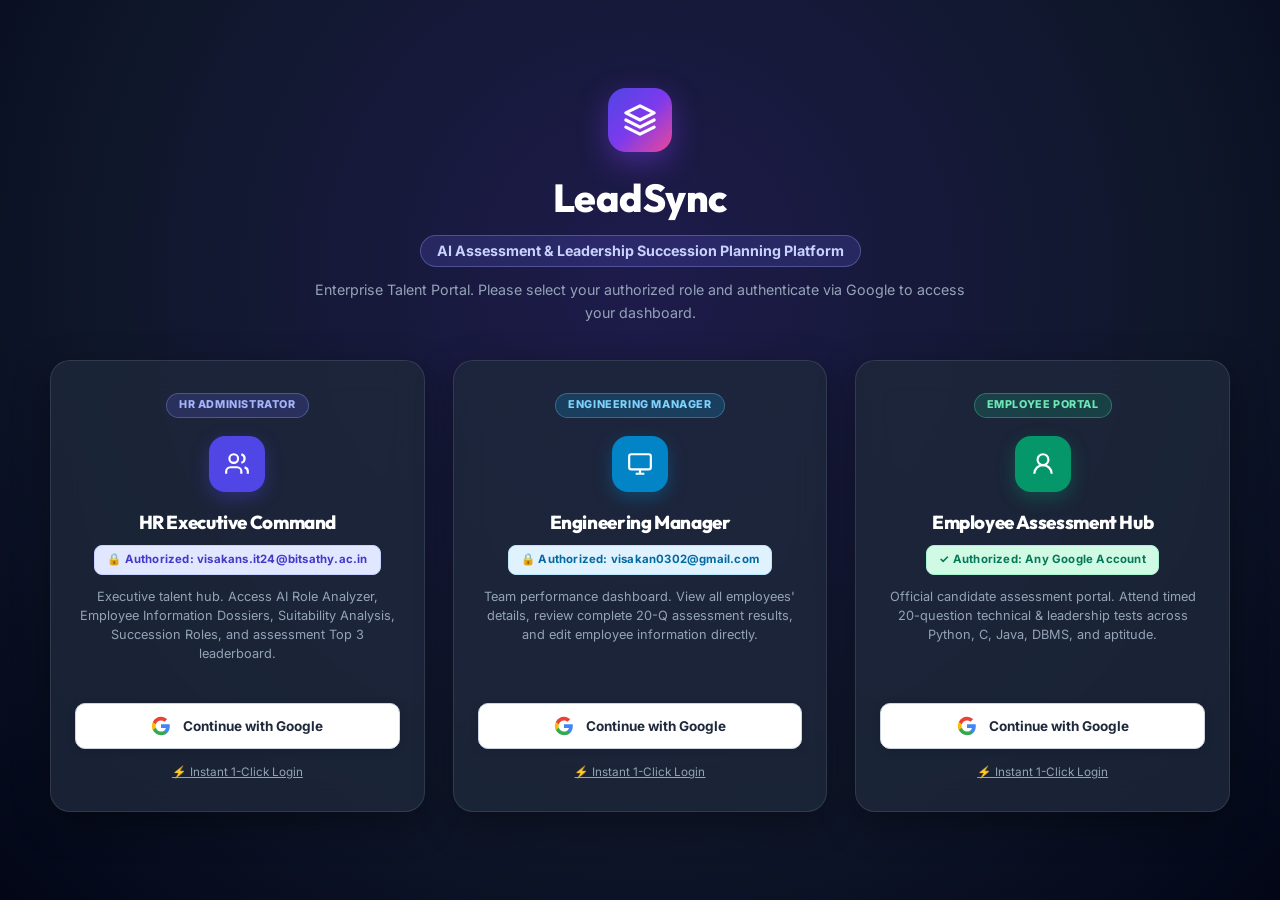
==== static/index.html @ 6b258d6c "Initial commit: LeadSync Role Succession and AI Assessment Platform" ====
<!DOCTYPE html>
<html lang="en">
<head>
  <meta charset="UTF-8">
  <meta name="viewport" content="width=device-width, initial-scale=1.0">
  <meta http-equiv="Cache-Control" content="no-cache, no-store, must-revalidate">
  <meta http-equiv="Pragma" content="no-cache">
  <meta http-equiv="Expires" content="0">
  <title>LeadSync - AI Talent Assessment &amp; Leadership Succession Planning</title>
  <meta name="description" content="Enterprise talent management platform featuring HR assessment creation across Python, C, Java, DBMS, manager analytics, and role suitability analysis for 5 core leadership succession roles.">
  <link rel="stylesheet" href="/static/css/style.css?v=4.2.0">
  <!-- Chart.js for Interactive Visualizations -->
  <script src="https://cdn.jsdelivr.net/npm/chart.js@4.4.1/dist/chart.umd.min.js"></script>
</head>
<body>
  <!-- ========================================== -->
  <!-- LOGIN SECTION: GOOGLE ENTERPRISE SSO       -->
  <!-- ========================================== -->
  <div id="login-section" class="login-overlay-container">
    <div class="login-wrapper">
      <!-- Brand Header -->
      <div class="login-brand-header">
        <div class="login-brand-icon">
          <svg width="34" height="34" viewBox="0 0 24 24" fill="none" stroke="currentColor" stroke-width="2.2" stroke-linecap="round" stroke-linejoin="round">
            <polygon points="12 2 2 7 12 12 22 7 12 2"></polygon>
            <polyline points="2 17 12 22 22 17"></polyline>
            <polyline points="2 12 12 17 22 12"></polyline>
          </svg>
        </div>
        <h1 class="login-app-title">LeadSync</h1>
        <span class="login-tagline">AI Assessment &amp; Leadership Succession Planning Platform</span>
        <p class="login-lead-text">
          Enterprise Talent Portal. Please select your authorized role and authenticate via Google to access your dashboard.
        </p>
      </div>

      <!-- 3 Role Portals Cards Grid (Side-by-Side) -->
      <div class="login-portals-grid">
        <!-- HR PORTAL CARD -->
        <div class="login-portal-card hr-card">
          <div class="card-content-top">
            <div class="portal-badge badge-hr-sso">HR Administrator</div>
            <div class="portal-icon hr-icon-bg">
              <svg width="26" height="26" viewBox="0 0 24 24" fill="none" stroke="currentColor" stroke-width="2"><path d="M16 21v-2a4 4 0 0 0-4-4H6a4 4 0 0 0-4 4v2"/><circle cx="9" cy="7" r="4"/><path d="M22 21v-2a4 4 0 0 0-3-3.87"/><path d="M16 3.13a4 4 0 0 1 0 7.75"/></svg>
            </div>
            <h3 class="portal-title">HR Executive Command</h3>
            <div class="portal-auth-tag hr-tag">
              🔒 Authorized: visakans.it24@bitsathy.ac.in
            </div>
            <p class="portal-desc">
              Executive talent hub. Access AI Role Analyzer, Employee Information Dossiers, Suitability Analysis, Succession Roles, and assessment Top 3 leaderboard.
            </p>
          </div>
          <div class="card-actions-bottom">
            <button type="button" id="btn-login-sso-hr" class="google-sso-btn" onclick="openGoogleSSOModal('hr')">
              <svg class="google-svg" viewBox="0 0 24 24" width="20" height="20">
                <path fill="#4285F4" d="M22.56 12.25c0-.78-.07-1.53-.2-2.25H12v4.26h5.92c-.26 1.37-1.04 2.53-2.21 3.31v2.77h3.57c2.08-1.92 3.28-4.74 3.28-8.09z"/>
                <path fill="#34A853" d="M12 23c2.97 0 5.46-.98 7.28-2.66l-3.57-2.77c-.98.66-2.23 1.06-3.71 1.06-2.86 0-5.29-1.93-6.16-4.53H2.18v2.84C3.99 20.53 7.7 23 12 23z"/>
                <path fill="#FBBC05" d="M5.84 14.09c-.22-.66-.35-1.36-.35-2.09s.13-1.43.35-2.09V7.06H2.18C1.43 8.55 1 10.22 1 12s.43 3.45 1.18 4.94l2.85-2.22.81-.63z"/>
                <path fill="#EA4335" d="M12 5.38c1.62 0 3.06.56 4.21 1.64l3.15-3.15C17.45 2.09 14.97 1 12 1 7.7 1 3.99 3.47 2.18 7.06l3.66 2.84c.87-2.6 3.3-4.52 6.16-4.52z"/>
              </svg>
              <span>Continue with Google</span>
            </button>
            <div class="quick-login-wrap">
              <a href="javascript:void(0)" onclick="directGoogleLogin('hr')" class="quick-login-link">⚡ Instant 1-Click Login</a>
            </div>
          </div>
        </div>

        <!-- MANAGER PORTAL CARD -->
        <div class="login-portal-card manager-card">
          <div class="card-content-top">
            <div class="portal-badge badge-mgr-sso">Engineering Manager</div>
            <div class="portal-icon mgr-icon-bg">
              <svg width="26" height="26" viewBox="0 0 24 24" fill="none" stroke="currentColor" stroke-width="2"><rect x="2" y="3" width="20" height="14" rx="2" ry="2"/><line x1="8" y1="21" x2="16" y2="21"/><line x1="12" y1="17" x2="12" y2="21"/></svg>
            </div>
            <h3 class="portal-title">Engineering Manager</h3>
            <div class="portal-auth-tag mgr-tag">
              🔒 Authorized: visakan0302@gmail.com
            </div>
            <p class="portal-desc">
              Team performance dashboard. View all employees' details, review complete 20-Q assessment results, and edit employee information directly.
            </p>
          </div>
          <div class="card-actions-bottom">
            <button type="button" id="btn-login-sso-mgr" class="google-sso-btn" onclick="openGoogleSSOModal('manager')">
              <svg class="google-svg" viewBox="0 0 24 24" width="20" height="20">
                <path fill="#4285F4" d="M22.56 12.25c0-.78-.07-1.53-.2-2.25H12v4.26h5.92c-.26 1.37-1.04 2.53-2.21 3.31v2.77h3.57c2.08-1.92 3.28-4.74 3.28-8.09z"/>
                <path fill="#34A853" d="M12 23c2.97 0 5.46-.98 7.28-2.66l-3.57-2.77c-.98.66-2.23 1.06-3.71 1.06-2.86 0-5.29-1.93-6.16-4.53H2.18v2.84C3.99 20.53 7.7 23 12 23z"/>
                <path fill="#FBBC05" d="M5.84 14.09c-.22-.66-.35-1.36-.35-2.09s.13-1.43.35-2.09V7.06H2.18C1.43 8.55 1 10.22 1 12s.43 3.45 1.18 4.94l2.85-2.22.81-.63z"/>
                <path fill="#EA4335" d="M12 5.38c1.62 0 3.06.56 4.21 1.64l3.15-3.15C17.45 2.09 14.97 1 12 1 7.7 1 3.99 3.47 2.18 7.06l3.66 2.84c.87-2.6 3.3-4.52 6.16-4.52z"/>
              </svg>
              <span>Continue with Google</span>
            </button>
            <div class="quick-login-wrap">
              <a href="javascript:void(0)" onclick="directGoogleLogin('manager')" class="quick-login-link">⚡ Instant 1-Click Login</a>
            </div>
          </div>
        </div>

        <!-- EMPLOYEE PORTAL CARD -->
        <div class="login-portal-card employee-card">
          <div class="card-content-top">
            <div class="portal-badge badge-emp-sso">Employee Portal</div>
            <div class="portal-icon emp-icon-bg">
              <svg width="26" height="26" viewBox="0 0 24 24" fill="none" stroke="currentColor" stroke-width="2"><circle cx="12" cy="8" r="5"/><path d="M20 21a8 8 0 1 0-16 0"/></svg>
            </div>
            <h3 class="portal-title">Employee Assessment Hub</h3>
            <div class="portal-auth-tag emp-tag">
              ✓ Authorized: Any Google Account
            </div>
            <p class="portal-desc">
              Official candidate assessment portal. Attend timed 20-question technical &amp; leadership tests across Python, C, Java, DBMS, and aptitude.
            </p>
          </div>
          <div class="card-actions-bottom">
            <button type="button" id="btn-login-sso-emp" class="google-sso-btn" onclick="openGoogleSSOModal('employee')">
              <svg class="google-svg" viewBox="0 0 24 24" width="20" height="20">
                <path fill="#4285F4" d="M22.56 12.25c0-.78-.07-1.53-.2-2.25H12v4.26h5.92c-.26 1.37-1.04 2.53-2.21 3.31v2.77h3.57c2.08-1.92 3.28-4.74 3.28-8.09z"/>
                <path fill="#34A853" d="M12 23c2.97 0 5.46-.98 7.28-2.66l-3.57-2.77c-.98.66-2.23 1.06-3.71 1.06-2.86 0-5.29-1.93-6.16-4.53H2.18v2.84C3.99 20.53 7.7 23 12 23z"/>
                <path fill="#FBBC05" d="M5.84 14.09c-.22-.66-.35-1.36-.35-2.09s.13-1.43.35-2.09V7.06H2.18C1.43 8.55 1 10.22 1 12s.43 3.45 1.18 4.94l2.85-2.22.81-.63z"/>
                <path fill="#EA4335" d="M12 5.38c1.62 0 3.06.56 4.21 1.64l3.15-3.15C17.45 2.09 14.97 1 12 1 7.7 1 3.99 3.47 2.18 7.06l3.66 2.84c.87-2.6 3.3-4.52 6.16-4.52z"/>
              </svg>
              <span>Continue with Google</span>
            </button>
            <div class="quick-login-wrap">
              <a href="javascript:void(0)" onclick="directGoogleLogin('employee')" class="quick-login-link">⚡ Instant 1-Click Login</a>
            </div>
          </div>
        </div>
      </div>
    </div>
  </div>

  <div id="app-container" style="display: none;">
    <!-- Top Navigation Bar -->
    <header class="top-navbar" role="banner">
      <div class="brand-section">
        <div class="brand-logo-icon" aria-hidden="true">
          <svg width="22" height="22" viewBox="0 0 24 24" fill="none" stroke="currentColor" stroke-width="2.2" stroke-linecap="round" stroke-linejoin="round">
            <polygon points="12 2 2 7 12 12 22 7 12 2"></polygon>
            <polyline points="2 17 12 22 22 17"></polyline>
            <polyline points="2 12 12 17 22 12"></polyline>
          </svg>
        </div>
        <div class="brand-title">
          LeadSync
          <span id="header-brand-badge" class="brand-badge">Succession 2.0</span>
        </div>
      </div>

      <!-- Authenticated Portal Status Badge -->
      <div id="auth-status-container" style="display: flex; align-items: center; gap: 8px;">
        <span id="auth-role-badge" class="auth-portal-badge" style="background: #4f46e5; color: white;">
          ● HR Administrator (Google SSO)
        </span>
      </div>

      <!-- Employee Selector (only visible in Employee role) -->
      <div id="emp-selector-wrapper" style="display: none; align-items: center; gap: 8px;">
        <span style="font-size: 0.75rem; color: var(--text-muted); font-weight: 600;">Active Employee:</span>
        <select id="select-active-employee" class="form-select" style="padding: 4px 10px; font-size: 0.82rem;"></select>
      </div>

      <!-- Right Profile Pill & Quick Actions -->
      <div class="nav-center-actions">
        <button id="btn-quick-ai-match" class="btn btn-primary btn-sm hr-only-action" onclick="scrollToAIAnalyzer(event)" title="Find Best Employee for Role with AI" style="background: #4f46e5; border: none; font-weight: 700; box-shadow: 0 4px 12px rgba(79, 70, 229, 0.3);">
          <svg width="14" height="14" viewBox="0 0 24 24" fill="none" stroke="currentColor" stroke-width="2.5"><polygon points="12 2 15.09 8.26 22 9.27 17 14.14 18.18 21.02 12 17.77 5.82 21.02 7 14.14 2 9.27 8.91 8.26 12 2"/></svg>
          <span>⚡ AI Role &amp; Eligibility Analyzer</span>
        </button>
        <button id="btn-quick-new-asm" class="btn btn-secondary btn-sm hr-only-action" title="Schedule Assessment">
          <svg width="14" height="14" viewBox="0 0 24 24" fill="none" stroke="currentColor" stroke-width="2"><path d="M12 5v14M5 12h14"/></svg>
          <span>Schedule</span>
        </button>
        <button id="btn-quick-add-emp" class="btn btn-secondary btn-sm hr-only-action" title="Add New Employee">
          <svg width="14" height="14" viewBox="0 0 24 24" fill="none" stroke="currentColor" stroke-width="2"><path d="M16 21v-2a4 4 0 0 0-4-4H5a4 4 0 0 0-4 4v2"/><circle cx="8.5" cy="7" r="4"/><line x1="20" y1="8" x2="20" y2="14"/><line x1="23" y1="11" x2="17" y2="11"/></svg>
          <span>Add Emp</span>
        </button>
        <div class="user-profile-pill">
          <div id="current-user-avatar" class="user-avatar-sm">CO</div>
          <div class="user-info-text">
            <span id="current-user-name" class="user-name-text">Clara Oswald</span>
            <span id="current-user-role" class="user-role-text">HR Director</span>
          </div>
        </div>
        <!-- Logout Button -->
        <button id="btn-logout" class="btn btn-secondary btn-sm" onclick="handleLogout()" style="color: #ef4444; border-color: #fca5a5; font-weight: 700; display: inline-flex; align-items: center; gap: 5px;" title="Log out from session">
          <svg width="14" height="14" viewBox="0 0 24 24" fill="none" stroke="currentColor" stroke-width="2"><path d="M9 21H5a2 2 0 0 1-2-2V5a2 2 0 0 1 2-2h4"/><polyline points="16 17 21 12 16 7"/><line x1="21" y1="12" x2="9" y2="12"/></svg>
          <span>Logout</span>
        </button>
      </div>
    </header>

    <div class="app-body">
      <!-- Sidebar Navigation -->
      <aside class="app-sidebar" role="navigation" aria-label="Main Navigation">
        <div>
          <div class="nav-group-title">Dashboards</div>
          <ul class="nav-links">
            <li id="nav-item-hr">
              <button class="nav-link-btn active" data-tab="tab-hr" id="link-tab-hr">
                <svg viewBox="0 0 24 24" fill="none" stroke="currentColor"><path d="M16 21v-2a4 4 0 0 0-4-4H6a4 4 0 0 0-4 4v2"/><circle cx="9" cy="7" r="4"/><path d="M22 21v-2a4 4 0 0 0-3-3.87"/><path d="M16 3.13a4 4 0 0 1 0 7.75"/></svg>
                <span>HR Dashboard</span>
                <span class="badge-tag badge-hr">Top 3</span>
              </button>
            </li>
            <li id="nav-item-employee-info">
              <button class="nav-link-btn" data-tab="tab-employee-info" id="link-tab-employee-info" style="background: rgba(14, 165, 233, 0.08); border-left: 3px solid #0ea5e9;">
                <svg viewBox="0 0 24 24" fill="none" stroke="#0284c7" stroke-width="2"><path d="M20 21v-2a4 4 0 0 0-4-4H8a4 4 0 0 0-4 4v2"/><circle cx="12" cy="7" r="4"/><path d="M16 11l2 2 4-4"/></svg>
                <span style="font-weight: 700; color: #0369a1;">Employee Information</span>
                <span class="badge-tag" style="background: #e0f2fe; color: #0284c7; border: 1px solid #bae6fd; font-size: 0.65rem; font-weight: 800;">HR ENTRY</span>
              </button>
            </li>
            <li id="nav-item-ai-analyzer-direct">
              <button class="nav-link-btn" data-tab="tab-ai-matcher" id="link-direct-ai-analyzer" style="background: rgba(99, 102, 241, 0.08); border-left: 3px solid #6366f1;">
                <svg viewBox="0 0 24 24" fill="none" stroke="#6366f1" stroke-width="2"><polygon points="12 2 15.09 8.26 22 9.27 17 14.14 18.18 21.02 12 17.77 5.82 21.02 7 14.14 2 9.27 8.91 8.26 12 2"/></svg>
                <span style="font-weight: 700; color: #312e81;">AI Role Analyzer</span>
                <span class="badge-tag" style="background: #4f46e5; color: white; border: none; font-size: 0.72rem; font-weight: 800;">LIVE AI</span>
              </button>
            </li>
            <li id="nav-item-manager">
              <button class="nav-link-btn" data-tab="tab-manager" id="link-tab-manager">
                <svg viewBox="0 0 24 24" fill="none" stroke="currentColor"><rect x="2" y="3" width="20" height="14" rx="2" ry="2"/><line x1="8" y1="21" x2="16" y2="21"/><line x1="12" y1="17" x2="12" y2="21"/></svg>
                <span>Manager Dashboard</span>
                <span class="badge-tag badge-mgr">All 15</span>
              </button>
            </li>
            <li id="nav-item-employee">
              <button class="nav-link-btn" data-tab="tab-employee" id="link-tab-employee">
                <svg viewBox="0 0 24 24" fill="none" stroke="currentColor"><circle cx="12" cy="8" r="5"/><path d="M20 21a8 8 0 1 0-16 0"/></svg>
                <span>My Profile &amp; Tests</span>
                <span class="badge-tag badge-emp">Self</span>
              </button>
            </li>
          </ul>
        </div>

        <div>
          <div class="nav-group-title">Succession Planning</div>
          <ul class="nav-links">
            <li>
              <button class="nav-link-btn" data-tab="tab-ai-matcher" id="link-tab-ai-matcher">
                <svg viewBox="0 0 24 24" fill="none" stroke="currentColor"><polygon points="12 2 15.09 8.26 22 9.27 17 14.14 18.18 21.02 12 17.77 5.82 21.02 7 14.14 2 9.27 8.91 8.26 12 2"/></svg>
                <span>AI Role Analyzer</span>
                <span class="badge-tag" style="background: #4f46e5; color: white; border: none; font-weight: 700;">AI Engine</span>
              </button>
            </li>
            <li>
              <button class="nav-link-btn" data-tab="tab-suitability" id="link-tab-suitability">
                <svg viewBox="0 0 24 24" fill="none" stroke="currentColor"><path d="M22 12h-4l-3 9L9 3l-3 9H2"/></svg>
                <span>Suitability Analysis</span>
              </button>
            </li>
            <li>
              <button class="nav-link-btn" data-tab="tab-succession" id="link-tab-succession">
                <svg viewBox="0 0 24 24" fill="none" stroke="currentColor"><polygon points="12 2 15.09 8.26 22 9.27 17 14.14 18.18 21.02 12 17.77 5.82 21.02 7 14.14 2 9.27 8.91 8.26 12 2"/></svg>
                <span>Succession Roles</span>
                <span class="badge-tag" style="background: #f5f3ff; color: #7c3aed; border: 1px solid #ddd6fe;">5 Roles</span>
              </button>
            </li>
          </ul>
        </div>

        <div style="margin-top: auto;">
          <button id="btn-reset-seeds" class="btn btn-secondary btn-sm" style="width: 100%; justify-content: center; font-size: 0.75rem;">
            <svg width="12" height="12" viewBox="0 0 24 24" fill="none" stroke="currentColor" stroke-width="2"><path d="M3 12a9 9 0 0 1 9-9 9.75 9.75 0 0 1 6.74 2.74L21 8"/><path d="M21 3v5h-5"/><path d="M21 12a9 9 0 0 1-9 9 9.75 9.75 0 0 1-6.74-2.74L3 16"/><path d="M3 21v-5h5"/></svg>
            Reset Seed Data
          </button>
        </div>
      </aside>

      <!-- Main Viewport -->
      <main class="main-viewport" role="main">
        <!-- ========================================== -->
        <!-- TAB 1: HR DASHBOARD -->
        <!-- ========================================== -->
        <section id="tab-hr" class="tab-pane active" aria-labelledby="link-tab-hr">
          <div class="view-header">
            <div class="header-left">
              <h1 class="view-title">HR Talent & Assessment Command</h1>
              <p class="view-subtitle">Manage skill assessments across Python, C, Java, DBMS, and monitor Top 3 high-performing candidates.</p>
            </div>
            <div class="header-actions">
              <button id="btn-hr-create-asm" class="btn btn-primary">
                <svg width="16" height="16" viewBox="0 0 24 24" fill="none" stroke="currentColor" stroke-width="2"><circle cx="12" cy="12" r="10"/><line x1="12" y1="8" x2="12" y2="16"/><line x1="8" y1="12" x2="16" y2="12"/></svg>
                Create Assessment
              </button>
              <button id="btn-hr-add-emp" class="btn btn-secondary">
                <svg width="16" height="16" viewBox="0 0 24 24" fill="none" stroke="currentColor" stroke-width="2"><path d="M16 21v-2a4 4 0 0 0-4-4H5a4 4 0 0 0-4 4v2"/><circle cx="8.5" cy="7" r="4"/><line x1="20" y1="8" x2="20" y2="14"/><line x1="23" y1="11" x2="17" y2="11"/></svg>
                Add Employee
              </button>
            </div>
          </div>

          <!-- ========================================== -->
          <!-- HERO CALLOUT: AI CANDIDATE ROLE ANALYZER   -->
          <!-- ========================================== -->
          <div class="hr-ai-callout-banner">
            <div style="display: flex; align-items: center; gap: 16px;">
              <div style="width: 48px; height: 48px; border-radius: 12px; background: #4f46e5; display: flex; align-items: center; justify-content: center; font-size: 1.4rem; box-shadow: 0 4px 12px rgba(79, 70, 229, 0.3); flex-shrink: 0;">
                ⚡
              </div>
              <div>
                <div style="display: flex; align-items: center; gap: 8px;">
                  <span class="badge-tag" style="background: #4f46e5; color: white; font-weight: 800; border: none;">LIVE AI FEATURE</span>
                  <span style="font-size: 0.8rem; color: #cbd5e1; font-weight: 600;">Multi-Modal Role Suitability &amp; Eligibility Analysis</span>
                </div>
                <h3 style="font-size: 1.15rem; color: #ffffff; font-weight: 800; margin: 3px 0 2px 0;">
                  AI Candidate Role Suitability &amp; Eligibility Analyzer
                </h3>
                <p style="color: #e2e8f0; font-size: 0.84rem; margin: 0;">
                  Evaluates target leadership roles against live 20-Q assessment marks, 122+ IT skills, certificate images &amp; visual resumes to crown the eligible winner.
                </p>
              </div>
            </div>
            <div style="display: flex; gap: 10px; align-items: center; flex-wrap: wrap;">
              <button type="button" class="btn btn-primary" onclick="scrollToAIAnalyzer(event)" style="background: #4f46e5; border: none; font-weight: 700; padding: 10px 18px; box-shadow: 0 4px 14px rgba(79, 70, 229, 0.3); white-space: nowrap;">
                <span>🎯 Go to AI Analyzer</span>
              </button>
              <button type="button" class="btn btn-secondary" onclick="executeHRAIEligibilityAnalysis()" style="background: rgba(255, 255, 255, 0.15); color: #ffffff; border: 1px solid rgba(255, 255, 255, 0.35); font-weight: 700; padding: 10px 16px; white-space: nowrap;">
                <span>⚡ Run Live Analysis</span>
              </button>
            </div>
          </div>

          

          <!-- HR Stats Overview -->
          <div class="stats-grid">
            <div class="stat-card">
              <div class="stat-icon indigo">
                <svg width="24" height="24" viewBox="0 0 24 24" fill="none" stroke="currentColor" stroke-width="2"><path d="M17 21v-2a4 4 0 0 0-4-4H5a4 4 0 0 0-4 4v2"/><circle cx="9" cy="7" r="4"/><path d="M23 21v-2a4 4 0 0 0-3-3.87"/><path d="M16 3.13a4 4 0 0 1 0 7.75"/></svg>
              </div>
              <div class="stat-info">
                <span id="stat-total-emps" class="stat-value">15</span>
                <span class="stat-label">Total Employees Enrolled</span>
              </div>
            </div>
            <div class="stat-card">
              <div class="stat-icon cyan">
                <svg width="24" height="24" viewBox="0 0 24 24" fill="none" stroke="currentColor" stroke-width="2"><circle cx="12" cy="12" r="10"/><polyline points="12 6 12 12 16 14"/></svg>
              </div>
              <div class="stat-info">
                <span id="stat-active-asms" class="stat-value">0</span>
                <span class="stat-label">Active 20-Q Assessments</span>
              </div>
            </div>
            <div class="stat-card">
              <div class="stat-icon emerald">
                <svg width="24" height="24" viewBox="0 0 24 24" fill="none" stroke="currentColor" stroke-width="2"><path d="M12 2l3.09 6.26L22 9.27l-5 4.87 1.18 6.88L12 17.77l-6.18 3.25L7 14.14 2 9.27l6.91-1.01L12 2z"/></svg>
              </div>
              <div class="stat-info">
                <span id="stat-top-score" class="stat-value">0%</span>
                <span class="stat-label">Highest Assessment Score</span>
              </div>
            </div>
            <div class="stat-card">
              <div class="stat-icon amber">
                <svg width="24" height="24" viewBox="0 0 24 24" fill="none" stroke="currentColor" stroke-width="2"><path d="M22 11.08V12a10 10 0 1 1-5.93-9.14"/><polyline points="22 4 12 14.01 9 11.01"/></svg>
              </div>
              <div class="stat-info">
                <span id="stat-ready-now" class="stat-value">0</span>
                <span class="stat-label">Leadership Ready Now</span>
              </div>
            </div>
          </div>

          <!-- ========================================== -->
          <!-- HR AI CANDIDATE ROLE & ELIGIBILITY ANALYZER -->
          <!-- ========================================== -->
          <div id="hr-ai-analyzer-mount-point">
            <div id="hr-ai-analyzer-module" class="glass-card hr-ai-analyzer-card" style="margin-bottom: 28px; border: 1.5px solid #c7d2fe; box-shadow: 0 10px 30px rgba(99, 102, 241, 0.12); padding: 26px; width: 100%; max-width: 100%; box-sizing: border-box; overflow: hidden;">
              <!-- Header -->
              <div style="display: flex; align-items: flex-start; justify-content: space-between; flex-wrap: wrap; gap: 16px; margin-bottom: 22px;">
                <div style="display: flex; align-items: center; gap: 16px;">
                  <div style="width: 52px; height: 52px; border-radius: var(--radius-md); background: #4f46e5; display: flex; align-items: center; justify-content: center; color: white; box-shadow: 0 6px 18px rgba(79, 70, 229, 0.35);">
                    <svg width="26" height="26" viewBox="0 0 24 24" fill="none" stroke="currentColor" stroke-width="2.5"><polygon points="12 2 15.09 8.26 22 9.27 17 14.14 18.18 21.02 12 17.77 5.82 21.02 7 14.14 2 9.27 8.91 8.26 12 2"/></svg>
                  </div>
                  <div>
                    <div style="display: flex; align-items: center; gap: 8px;">
                      <span class="badge-tag" style="background: #4f46e5; color: white; font-weight: 700; border: none;">LeadSync AI Engine 2.5</span>
                      <span style="font-size: 0.76rem; color: #64748b; font-weight: 600;">Multi-Modal Succession Intelligence</span>
                    </div>
                    <h2 style="font-size: 1.35rem; color: #1e1b4b; font-weight: 800; margin-top: 4px;">
                      AI Candidate Role Suitability &amp; Eligibility Analyzer
                    </h2>
                    <p style="color: var(--text-secondary); font-size: 0.88rem; margin-top: 2px;">
                      Choose the target role and employee, configure certifications, resume, IT skills, experience, and assessment marks to analyze role eligibility and discover the best employee.
                    </p>
                  </div>
                </div>
                <div style="display: flex; gap: 8px; align-items: center;">
                  <button type="button" id="btn-hr-ai-reset-defaults" class="btn btn-secondary btn-sm" onclick="resetHRAIAnalyzerDefaults()">
                    ↺ Reset Defaults
                  </button>
                </div>
              </div>

              <!-- TIER 1: STEP 1 (TARGET ROLE) + STEP 2 (SELECT CANDIDATE, EXPERIENCE & ASSESSMENT MARKS) -->
              <div class="hr-ai-tier-grid">
                
                <!-- STEP 1: TARGET ROLE SELECTION -->
                <div class="glass-card" style="padding: 18px; border: 1px solid #e2e8f0; background: #ffffff; min-width: 0; box-sizing: border-box; overflow: hidden;">
                  <div style="display: flex; align-items: center; justify-content: space-between; margin-bottom: 10px;">
                    <label class="form-label" for="hr-ai-target-role" style="font-weight: 700; font-size: 0.92rem; color: #1e1b4b; margin-bottom: 0;">
                      <span style="display: inline-block; width: 22px; height: 22px; line-height: 22px; text-align: center; border-radius: 50%; background: #4f46e5; color: white; font-size: 0.75rem; margin-right: 6px;">1</span>
                      Target Leadership Role:
                    </label>
                    <span id="hr-ai-role-exp-badge" class="badge-tag" style="background: #eef2ff; color: #4338ca; border: 1px solid #c7d2fe; font-size: 0.74rem;">
                      Min Exp: 4.0+ Yrs
                    </span>
                  </div>
                  
                  <select id="hr-ai-target-role" class="form-select" style="font-weight: 600; width: 100%; box-sizing: border-box;" onchange="handleHRAITargetRoleChange()">
                    <option value="ROLE-SSE" selected>Senior Software Engineer (Core Engineering)</option>
                    <option value="ROLE-AIML">AI/ML Engineer (AI &amp; Advanced Analytics)</option>
                    <option value="ROLE-DEVOPS">DevOps Engineer (Cloud Infrastructure)</option>
                    <option value="ROLE-DBA">Database Administrator / DBA (Data Systems)</option>
                    <option value="ROLE-PM">Project Team Leader / PM (Agile Delivery)</option>
                    <option value="CUSTOM">+ Custom Technical Leadership Role...</option>
                  </select>

                  <!-- Custom Role Inline Inputs -->
                  <div id="hr-ai-custom-role-inputs" style="display: none; margin-top: 10px; padding: 12px; background: #f8fafc; border-radius: 8px; border: 1px dashed #cbd5e1;">
                    <div style="display: grid; grid-template-columns: 2fr 1fr; gap: 10px;">
                      <div>
                        <label class="form-label" style="font-size: 0.75rem;">Custom Role Title:</label>
                        <input type="text" id="hr-ai-custom-role-title" class="form-input" placeholder="e.g. Lead Platform Architect" value="Lead Platform &amp; Distributed Systems Architect">
                      </div>
                      <div>
                        <label class="form-label" style="font-size: 0.75rem;">Min Exp (Yrs):</label>
                        <input type="number" id="hr-ai-custom-role-exp" class="form-input" min="1" max="15" step="0.5" value="4.0">
                      </div>
                    </div>
                  </div>

                  <!-- Target Role Benchmarks Preview -->
                  <div id="hr-ai-role-benchmarks-box" style="margin-top: 10px; font-size: 0.78rem; color: #475569; background: #f8fafc; padding: 10px; border-radius: 6px; border: 1px solid #f1f5f9; word-break: break-word;">
                    <!-- Injected dynamically -->
                  </div>
                </div>

                <!-- STEP 2: CANDIDATE SELECTION, EXPERIENCE & LIVE ASSESSMENT MARKS -->
                <div class="glass-card" style="padding: 18px; border: 1px solid #e2e8f0; background: #ffffff; min-width: 0; box-sizing: border-box; overflow: hidden;">
                  <div style="display: flex; align-items: center; justify-content: space-between; margin-bottom: 10px;">
                    <label class="form-label" for="hr-ai-select-employee" style="font-weight: 700; font-size: 0.92rem; color: #1e1b4b; margin-bottom: 0;">
                      <span style="display: inline-block; width: 22px; height: 22px; line-height: 22px; text-align: center; border-radius: 50%; background: #4f46e5; color: white; font-size: 0.75rem; margin-right: 6px;">2</span>
                      Choose Candidate to Analyze:
                    </label>
                    <span id="hr-ai-emp-dept-badge" class="badge-tag badge-mgr" style="font-size: 0.74rem;">
                      Engineering
                    </span>
                  </div>

                  <div style="display: flex; gap: 6px; align-items: center;">
                    <button type="button" class="btn btn-secondary btn-sm" onclick="navigateHRAICandidate(-1)" style="padding: 8px 14px; font-weight: 800;" title="Previous Candidate">◀</button>
                    <select id="hr-ai-select-employee" class="form-select" style="font-weight: 600; width: 100%; box-sizing: border-box;" onchange="handleHRAIEmployeeChange()">
                      <!-- Populated dynamically with all 15 employees -->
                    </select>
                    <button type="button" class="btn btn-secondary btn-sm" onclick="navigateHRAICandidate(1)" style="padding: 8px 14px; font-weight: 800;" title="Next Candidate">▶</button>
                  </div>

                  <!-- CANDIDATE EXPERIENCE INPUT -->
                  <div style="margin-top: 10px; display: flex; align-items: center; justify-content: space-between; padding: 10px 14px; background: #f8fafc; border-radius: 8px; border: 1px solid #e2e8f0;">
                    <div style="display: flex; align-items: center; gap: 8px;">
                      <span style="font-size: 1.1rem;">⏱</span>
                      <div>
                        <strong style="font-size: 0.86rem; color: #1e1b4b; display: block;">Candidate Experience:</strong>
                        <span style="font-size: 0.74rem; color: #64748b;">Relevant verified industry tenure</span>
                      </div>
                    </div>
                    <div style="display: flex; align-items: center; gap: 6px;">
                      <input type="number" id="hr-ai-emp-experience" min="0" max="25" step="0.5" class="form-input" style="width: 80px; font-weight: 700; text-align: center; font-size: 0.9rem;" value="4.5" onchange="handleHRAIExperienceChange(this.value)">
                      <span style="font-size: 0.8rem; font-weight: 600; color: #475569;">Years</span>
                    </div>
                  </div>

                  <!-- OFFICIAL ASSESSMENT MARKS CARD -->
                  <div style="margin-top: 10px; border-radius: 8px; border: 1px solid #c7d2fe; background: #f8fafc; padding: 14px;">
                    <div style="display: flex; align-items: center; justify-content: space-between; margin-bottom: 8px; flex-wrap: wrap; gap: 6px;">
                      <div style="display: flex; align-items: center; gap: 8px;">
                        <span style="font-size: 1.1rem;">📝</span>
                        <strong style="font-size: 0.88rem; color: #1e1b4b;">Assessment Marks (20 Questions)</strong>
                      </div>
                      <div id="hr-ai-asm-overall-badge" style="font-size: 0.88rem; font-weight: 800; color: #4338ca; background: #e0e7ff; padding: 2px 10px; border-radius: 12px;">
                        Score: 95% (19/20)
                      </div>
                    </div>
                    
                    <p style="font-size: 0.77rem; color: #64748b; margin-bottom: 10px;">
                      Verified candidate exam score covering Python, Java, C, DBMS, System Architecture, Communication, and Aptitude.
                    </p>

                    <!-- Category Breakdown Meters -->
                    <div id="hr-ai-assessment-breakdown-bars" style="display: grid; grid-template-columns: 1fr 1fr; gap: 8px; font-size: 0.76rem;">
                      <!-- Injected dynamically -->
                    </div>

                    <!-- Editable Marks Simulation Toggle -->
                    <div style="margin-top: 10px; padding-top: 8px; border-top: 1px dashed #cbd5e1; display: flex; align-items: center; justify-content: space-between; flex-wrap: wrap; gap: 6px;">
                      <label style="font-size: 0.76rem; color: #475569; display: flex; align-items: center; gap: 6px; cursor: pointer;">
                        <input type="checkbox" id="chk-simulate-marks" onchange="toggleMarksSimulation(this.checked)">
                        <span>Simulate / Adjust Marks for What-If Analysis</span>
                      </label>
                      <div id="marks-simulation-ctrls" style="display: none; align-items: center; gap: 6px;">
                        <input type="number" id="sim-overall-score" min="0" max="100" class="form-input" style="width: 70px; padding: 2px 6px; font-size: 0.8rem;" value="95">
                        <span style="font-size: 0.76rem;">%</span>
                      </div>
                    </div>
                  </div>
                </div>

              </div>

              <!-- TIER 2: STEP 3 (COMPREHENSIVE COMPUTER & IT-RELATED SKILLS KNOWN - FULL WIDTH) -->
              <div class="glass-card hr-ai-skills-section" style="padding: 18px; border: 1px solid #e2e8f0; background: #ffffff;">
                <div style="display: flex; align-items: center; justify-content: space-between; margin-bottom: 8px; flex-wrap: wrap; gap: 8px;">
                  <label class="form-label" style="font-weight: 700; font-size: 0.92rem; color: #1e1b4b; margin-bottom: 0;">
                    <span style="display: inline-block; width: 22px; height: 22px; line-height: 22px; text-align: center; border-radius: 50%; background: #4f46e5; color: white; font-size: 0.75rem; margin-right: 6px;">3</span>
                    Computer &amp; IT-Related Skills Known:
                  </label>
                  <span id="hr-ai-skills-count-badge" class="badge-tag" style="background: #eef2ff; color: #4338ca; border: 1px solid #c7d2fe; font-size: 0.74rem;">
                    12 Skills Selected
                  </span>
                </div>

                <!-- Real-time Skill Search Bar -->
                <div style="position: relative; margin-bottom: 8px;">
                  <input type="text" id="hr-ai-skills-search" class="form-input" placeholder="🔍 Search 120+ IT skills: Python, React, Kubernetes, Kafka, PyTorch, Docker, Oracle, AWS, CI/CD..." style="font-size: 0.82rem; width: 100%; box-sizing: border-box;" oninput="filterITSkillsList(this.value)">
                </div>

                <!-- Category Filter Tabs with Wrap -->
                <div id="hr-ai-skills-category-tabs" class="skills-category-pills">
                  <!-- Category pills populated by JS -->
                </div>

                <!-- Interactive Skills Cloud -->
                <div id="hr-ai-skills-cloud" class="it-skills-cloud-box">
                  <!-- Skills tags populated dynamically -->
                </div>

                <div style="display: flex; justify-content: space-between; align-items: center; margin-top: 8px; flex-wrap: wrap; gap: 8px;">
                  <button type="button" class="btn btn-secondary btn-xs" style="font-size: 0.72rem; color: #4f46e5;" onclick="autoSelectRoleSkills()">
                    ⚡ Auto-Select Role Benchmarks
                  </button>
                  <button type="button" class="btn btn-secondary btn-xs" style="font-size: 0.72rem; color: #ef4444;" onclick="clearAllSelectedSkills()">
                    Clear All
                  </button>
                </div>
              </div>

              <!-- TIER 3: STEP 4 (CERTIFICATIONS FROM PC) + STEP 5 (RESUME FROM PC) -->
              <div class="hr-ai-tier-grid">
                
                <!-- STEP 4: CERTIFICATIONS ATTACHMENT & IMAGE UPLOAD FROM PC -->
                <div class="glass-card" style="padding: 16px; border: 1.5px solid #c7d2fe; background: #ffffff; min-width: 0; box-sizing: border-box; overflow: hidden;">
                  <div style="display: flex; align-items: center; justify-content: space-between; margin-bottom: 8px;">
                    <label class="form-label" style="font-weight: 700; font-size: 0.86rem; color: #1e1b4b; margin-bottom: 0;">
                      <span style="display: inline-block; width: 20px; height: 20px; line-height: 20px; text-align: center; border-radius: 50%; background: #4f46e5; color: white; font-size: 0.7rem; margin-right: 4px;">4</span>
                      Certificates (Add from PC):
                    </label>
                    <span id="hr-ai-cert-count" class="badge-tag" style="font-size: 0.7rem; background: #ecfdf5; color: #047857; border: 1px solid #a7f3d0;">2 Verified</span>
                  </div>

                  <!-- Certificate Gallery Preview Container -->
                  <div id="hr-ai-certs-gallery" class="cert-gallery-box" style="max-height: 140px; overflow-y: auto; overflow-x: hidden; display: flex; flex-direction: column; gap: 8px;">
                    <!-- Rendered dynamically -->
                  </div>

                  <!-- Upload Certificate Image from PC Button & Dropzone -->
                  <input type="file" id="file-upload-cert" multiple accept="image/*,.svg,.pdf,.png,.jpg,.jpeg" style="display: none;" onchange="handleCertificateUpload(event)">
                  <button type="button" class="btn btn-primary btn-sm" onclick="document.getElementById('file-upload-cert').click()" style="width: 100%; box-sizing: border-box; justify-content: center; background: #4f46e5; border: none; font-weight: 700; padding: 10px; box-shadow: 0 3px 10px rgba(79, 70, 229, 0.3); font-size: 0.8rem;">
                    📁 Select Certificates from PC
                  </button>
                  <div style="font-size: 0.7rem; color: #64748b; text-align: center; margin-top: 5px;">
                    Browse &amp; attach certificates from your computer (.png, .jpg, .svg, .pdf)
                  </div>
                </div>

                <!-- STEP 5: RESUME IMAGE & DOSSIER FROM PC -->
                <div class="glass-card" style="padding: 16px; border: 1.5px solid #bfdbfe; background: #ffffff; min-width: 0; box-sizing: border-box; overflow: hidden;">
                  <div style="display: flex; align-items: center; justify-content: space-between; margin-bottom: 8px;">
                    <label class="form-label" style="font-weight: 700; font-size: 0.86rem; color: #1e1b4b; margin-bottom: 0;">
                      <span style="display: inline-block; width: 20px; height: 20px; line-height: 20px; text-align: center; border-radius: 50%; background: #4f46e5; color: white; font-size: 0.7rem; margin-right: 4px;">5</span>
                      Resume (Add from PC):
                    </label>
                    <span id="hr-ai-resume-status" class="badge-tag" style="font-size: 0.7rem; background: #eff6ff; color: #1d4ed8; border: 1px solid #bfdbfe;">Attached</span>
                  </div>

                  <!-- Resume Card Thumbnail -->
                  <div id="hr-ai-resume-preview-box" class="resume-preview-box">
                    <!-- Rendered dynamically -->
                  </div>

                  <!-- Upload Resume from PC Button & Dropzone -->
                  <input type="file" id="file-upload-resume" accept="image/*,.svg,.pdf,.png,.jpg,.jpeg,.doc,.docx,.txt" style="display: none;" onchange="handleResumeUpload(event)">
                  <button type="button" class="btn btn-primary btn-sm" onclick="document.getElementById('file-upload-resume').click()" style="width: 100%; box-sizing: border-box; justify-content: center; background: #0284c7; border: none; font-weight: 700; padding: 10px; box-shadow: 0 3px 10px rgba(2, 132, 199, 0.3); font-size: 0.8rem;">
                    📄 Select Resume from PC
                  </button>
                  <div style="font-size: 0.7rem; color: #64748b; text-align: center; margin-top: 5px;">
                    Browse &amp; attach candidate resume from your computer
                  </div>
                </div>

              </div>

              <!-- ACTION EXECUTION BAR -->
              <div style="margin-top: 24px; display: flex; align-items: center; gap: 14px; flex-wrap: wrap; width: 100%; box-sizing: border-box;">
                <button type="button" id="btn-run-hr-ai-analysis" class="btn btn-primary" style="flex: 2; min-width: 260px; padding: 14px 24px; font-size: 1rem; font-weight: 800; background: #4f46e5; border: none; box-shadow: 0 4px 14px rgba(79, 70, 229, 0.3); justify-content: center; letter-spacing: 0.5px; text-transform: uppercase;" onclick="executeHRAIEligibilityAnalysis()">
                  <svg width="20" height="20" viewBox="0 0 24 24" fill="none" stroke="currentColor" stroke-width="2.5"><polygon points="12 2 15.09 8.26 22 9.27 17 14.14 18.18 21.02 12 17.77 5.82 21.02 7 14.14 2 9.27 8.91 8.26 12 2"/></svg>
                  <span>⚡ Run Implemented AI Role Analysis</span>
                </button>
                
                <button type="button" id="btn-compare-all-15" class="btn btn-secondary" style="flex: 1; min-width: 220px; padding: 14px 18px; font-size: 0.88rem; font-weight: 700; border: 1.5px solid #cbd5e1; justify-content: center;" onclick="executeCompanyWide15Analysis()">
                  🏆 Compare All 15 Employees for this Role
                </button>
              </div>

              <!-- MULTI-STAGE AI REASONING PROGRESS INDICATOR -->
              <div id="hr-ai-reasoning-progress" style="display: none; margin-top: 22px; padding: 18px; border-radius: 10px; background: #f8fafc; border: 1px solid #e2e8f0; width: 100%; box-sizing: border-box;">
                <div style="display: flex; align-items: center; gap: 12px; margin-bottom: 10px;">
                  <div class="spinner-ring" style="width: 24px; height: 24px; border-width: 3px;"></div>
                  <div>
                    <h4 id="hr-ai-reasoning-step-title" style="font-size: 0.95rem; color: #312e81; font-weight: 800; margin-bottom: 2px;">
                      Implemented AI is Analyzing Candidate Evidence...
                    </h4>
                    <p id="hr-ai-reasoning-step-desc" style="font-size: 0.8rem; color: #4338ca; margin: 0;">
                      Scanning 20-Question Assessment marks, verifying IT skills, and inspecting certificate credentials.
                    </p>
                  </div>
                </div>
                <div style="width: 100%; height: 6px; background: #e0e7ff; border-radius: 3px; overflow: hidden;">
                  <div id="hr-ai-progress-bar" style="width: 20%; height: 100%; background: #4f46e5; transition: width 0.3s ease;"></div>
                </div>
              </div>

              <!-- COMPREHENSIVE AI OUTPUT DISPLAY (Rendered Post-Analysis) -->
              <div id="hr-ai-analysis-output" style="display: none; margin-top: 26px; width: 100%; box-sizing: border-box;">
                <!-- Injected by JavaScript dynamically -->
              </div>

            </div>
          </div>


          <!-- TOP THREE EMPLOYEE RESULTS (HR Dashboard Requirement) -->
          <div class="glass-card" style="margin-bottom: 28px;">
            <div style="display: flex; align-items: center; justify-content: space-between; margin-bottom: 12px; flex-wrap: wrap; gap: 10px;">
              <div>
                <h2 style="font-size: 1.35rem; display: flex; align-items: center; gap: 8px;">
                  <span style="color: #d97706;">★</span> Top 3 Employee Assessment Results
                </h2>
                <p style="color: var(--text-secondary); font-size: 0.88rem;">
                  Per HR guidelines, only the top three highest-scoring candidates are showcased on the executive HR dashboard.
                </p>
              </div>
              <div style="display: flex; gap: 8px; align-items: center; flex-wrap: wrap;">
                <button id="btn-top3-ai-analysis-direct" class="btn btn-primary btn-sm" onclick="startTop3RoleAnalysisUI()" style="background: #4f46e5; border: none; font-weight: 700; box-shadow: 0 4px 12px rgba(79, 70, 229, 0.3); display: inline-flex; align-items: center; gap: 6px;">
                  <svg width="14" height="14" viewBox="0 0 24 24" fill="none" stroke="currentColor" stroke-width="2.5"><polygon points="12 2 15.09 8.26 22 9.27 17 14.14 18.18 21.02 12 17.77 5.82 21.02 7 14.14 2 9.27 8.91 8.26 12 2"/></svg>
                  <span>🏆 Analyse Top 3 with AI for Selected Role</span>
                </button>
              </div>
            </div>

            <!-- Podium Display -->
            <div id="hr-top-3-container" class="podium-container">
              <!-- Rendered via JS -->
            </div>
          </div>

          <!-- HR Assessment Management & Scheduler Section -->
          <div class="glass-card">
            <div style="display: flex; align-items: center; justify-content: space-between; margin-bottom: 18px; flex-wrap: wrap; gap: 10px;">
              <div>
                <h2 style="font-size: 1.25rem;">Scheduled Assessments</h2>
                <p style="color: var(--text-secondary); font-size: 0.88rem;">Assessments dynamically assign 20 questions across Python, C, Java, DBMS, other tech skills, communication, and aptitude.</p>
              </div>
              <div style="display: flex; gap: 10px; align-items: center; flex-wrap: wrap;">
                <button type="button" id="btn-reset-assessments" class="btn btn-secondary btn-sm" onclick="handleResetAssessmentSection()" style="color: #ef4444; border-color: #fca5a5; font-weight: 700; display: inline-flex; align-items: center; gap: 6px;" title="Reset all employee assessment marks to 0">
                  <svg width="14" height="14" viewBox="0 0 24 24" fill="none" stroke="currentColor" stroke-width="2"><path d="M3 12a9 9 0 0 1 9-9 9.75 9.75 0 0 1 6.74 2.74L21 8"/><path d="M21 3v5h-5"/><path d="M21 12a9 9 0 0 1-9 9 9.75 9.75 0 0 1-6.74-2.74L3 16"/><path d="M3 21v-5h5"/></svg>
                  <span>↺ Reset Assessment Section</span>
                </button>
                <button class="btn btn-primary btn-sm" onclick="openCreateAssessmentModal()">
                  + New Assessment
                </button>
              </div>
            </div>
            <div id="hr-assessments-list">
              <!-- Rendered via JS -->
            </div>
          </div>
        </section>

        <!-- ========================================== -->
        <!-- TAB: EMPLOYEE INFORMATION (HR DATA ENTRY)  -->
        <!-- ========================================== -->
        <section id="tab-employee-info" class="tab-pane" style="display: none;" aria-labelledby="link-tab-employee-info">
          <div class="view-header">
            <div class="header-left">
              <div style="display: flex; align-items: center; gap: 8px;">
                <span class="badge-tag" style="background: #e0f2fe; color: #0284c7; border: 1px solid #bae6fd; font-weight: 700;">
                  HR Talent Dossier Entry
                </span>
                <span style="font-size: 0.8rem; color: var(--text-muted); font-weight: 600;">
                  💾 Persistent Storage • Saved in Database
                </span>
              </div>
              <h1 class="view-title" style="display: flex; align-items: center; gap: 10px; margin-top: 4px;">
                Employee Information Command
              </h1>
              <p class="view-subtitle">
                HR portal to configure, update, and persist employee experience, IT skills known, certifications, resumes, and assessment marks before proceeding to the AI Role Analyzer.
              </p>
            </div>
            <div class="header-actions" style="display: flex; gap: 8px; align-items: center; flex-wrap: wrap;">
              <button type="button" class="btn btn-secondary btn-sm" onclick="handleResetSeedData()" style="color: #ef4444; border-color: #fca5a5; font-weight: 600;" title="Reset all platform data and assessments to 0">
                ↺ Reset All to 0
              </button>
              <button type="button" class="btn btn-secondary btn-sm" onclick="resetCurrentEmpInfoData()">
                ↺ Clear Profile to 0
              </button>
              <button type="button" class="btn btn-secondary btn-sm" onclick="saveAndGoToNextEmpInfo()" style="font-weight: 700; color: #4338ca; border-color: #c7d2fe; background: #eef2ff;">
                💾 Save &amp; Next Employee →
              </button>
              <button type="button" class="btn btn-primary btn-sm" onclick="saveAndProceedToAIAnalyzer()" style="background: #4f46e5; border: none; font-weight: 700; box-shadow: 0 4px 12px rgba(79, 70, 229, 0.3);">
                🚀 Save &amp; Analyse with AI →
              </button>
            </div>
          </div>

          <!-- Employee Selector Card & Profile Banner -->
          <div class="glass-card" style="margin-bottom: 22px; padding: 18px 22px; background: #ffffff; border: 1.5px solid #c7d2fe;">
            <div style="display: flex; align-items: center; justify-content: space-between; flex-wrap: wrap; gap: 14px;">
              <div style="flex: 1; min-width: 320px;">
                <label class="form-label" for="emp-info-select" style="font-weight: 700; font-size: 0.92rem; color: #1e1b4b; margin-bottom: 6px;">
                  Configure Candidate Data (One by One):
                </label>
                <div style="display: flex; gap: 6px; align-items: center;">
                  <button type="button" class="btn btn-secondary btn-sm" onclick="goToPrevEmpInfoEmployee()" style="padding: 8px 14px; font-weight: 800;" title="Previous Candidate">◀</button>
                  <select id="emp-info-select" class="form-select" style="font-weight: 600; width: 100%; font-size: 0.95rem;" onchange="handleEmpInfoEmployeeChange(this.value)">
                    <!-- Populated dynamically with all 15 employees -->
                  </select>
                  <button type="button" class="btn btn-secondary btn-sm" onclick="goToNextEmpInfoEmployee()" style="padding: 8px 14px; font-weight: 800;" title="Next Candidate">▶</button>
                </div>
              </div>

              <!-- Quick Profile Summary Card -->
              <div id="emp-info-summary-card" style="display: flex; align-items: center; gap: 14px; background: #f8fafc; padding: 10px 18px; border-radius: 10px; border: 1px solid #e2e8f0; flex: 2; min-width: 320px;">
                <!-- Populated dynamically -->
              </div>
            </div>
          </div>

          <!-- 2-COLUMN GRID FOR CORE HR INPUTS -->
          <div style="display: grid; grid-template-columns: 1fr 1fr; gap: 20px; margin-bottom: 24px;">

            <!-- LEFT COLUMN: EXPERIENCE + ASSESSMENT MARKS + RESUME -->
            <div style="display: flex; flex-direction: column; gap: 20px;">
              
              <!-- 1. EXPERIENCE CARD -->
              <div class="glass-card" style="padding: 18px; background: #ffffff; border: 1.5px solid #e2e8f0;">
                <div style="display: flex; align-items: center; justify-content: space-between; margin-bottom: 12px;">
                  <label class="form-label" style="font-weight: 700; font-size: 0.92rem; color: #1e1b4b; margin-bottom: 0;">
                    <span style="display: inline-block; width: 22px; height: 22px; line-height: 22px; text-align: center; border-radius: 50%; background: #0284c7; color: white; font-size: 0.75rem; margin-right: 6px;">1</span>
                    Experience (Years):
                  </label>
                  <span id="emp-info-exp-badge" class="badge-tag" style="background: #e0f2fe; color: #0284c7; font-weight: 700;">
                    0.0 Yrs (Initial)
                  </span>
                </div>

                <div style="display: flex; align-items: center; gap: 12px; margin-bottom: 12px;">
                  <input type="number" id="emp-info-exp" min="0" max="25" step="0.5" class="form-input" style="width: 110px; font-size: 1.2rem; font-weight: 800; text-align: center; color: #0284c7;" value="0.0" oninput="handleEmpInfoExpChange(this.value)">
                  <span style="font-weight: 600; color: #475569;">Years of relevant industry tenure</span>
                </div>

                <!-- Quick Increment Chips -->
                <div style="display: flex; gap: 6px; flex-wrap: wrap;">
                  <span style="font-size: 0.75rem; color: #64748b; align-self: center; margin-right: 4px;">Quick Set:</span>
                  <button type="button" class="btn btn-secondary btn-xs" onclick="setEmpInfoExp(0)">0.0 (Reset)</button>
                  <button type="button" class="btn btn-secondary btn-xs" onclick="setEmpInfoExp(2.0)">2.0 yrs</button>
                  <button type="button" class="btn btn-secondary btn-xs" onclick="setEmpInfoExp(3.5)">3.5 yrs</button>
                  <button type="button" class="btn btn-secondary btn-xs" onclick="setEmpInfoExp(4.5)">4.5 yrs</button>
                  <button type="button" class="btn btn-secondary btn-xs" onclick="setEmpInfoExp(6.0)">6.0 yrs</button>
                  <button type="button" class="btn btn-secondary btn-xs" onclick="setEmpInfoExp(8.0)">8.0+ yrs</button>
                </div>
              </div>

              <!-- 2. ASSESSMENT MARKS CARD -->
              <div class="glass-card" style="padding: 18px; background: #ffffff; border: 1.5px solid #e2e8f0;">
                <div style="display: flex; align-items: center; justify-content: space-between; margin-bottom: 10px;">
                  <label class="form-label" style="font-weight: 700; font-size: 0.92rem; color: #1e1b4b; margin-bottom: 0;">
                    <span style="display: inline-block; width: 22px; height: 22px; line-height: 22px; text-align: center; border-radius: 50%; background: #0284c7; color: white; font-size: 0.75rem; margin-right: 6px;">2</span>
                    Assessment Marks (20 Questions):
                  </label>
                  <span id="emp-info-asm-badge" class="badge-tag" style="background: #f1f5f9; color: #64748b; font-weight: 700;">
                    0% (Unscored)
                  </span>
                </div>

                <div style="display: flex; align-items: center; justify-content: space-between; margin-bottom: 12px; background: #f8fafc; padding: 10px 14px; border-radius: 8px;">
                  <label style="font-size: 0.82rem; font-weight: 600; color: #1e293b; display: flex; align-items: center; gap: 8px; cursor: pointer;">
                    <input type="checkbox" id="emp-info-asm-attended" onchange="handleEmpInfoAsmToggle(this.checked)">
                    <span>Mark Assessment as Attended &amp; Completed</span>
                  </label>
                  <div style="display: flex; align-items: center; gap: 6px;">
                    <input type="number" id="emp-info-asm-score" min="0" max="100" class="form-input" style="width: 80px; font-weight: 800; font-size: 1rem; text-align: center;" value="0" oninput="handleEmpInfoAsmScoreChange(this.value)">
                    <span style="font-weight: 700; color: #475569;">%</span>
                  </div>
                </div>

                <!-- Category Sliders Grid -->
                <div id="emp-info-category-sliders" style="display: grid; grid-template-columns: 1fr 1fr; gap: 10px; font-size: 0.76rem;">
                  <!-- Injected dynamically -->
                </div>
              </div>

              <!-- 3. RESUME UPLOAD FROM PC & BIO -->
              <div class="glass-card" style="padding: 18px; background: #ffffff; border: 1.5px solid #e2e8f0;">
                <div style="display: flex; align-items: center; justify-content: space-between; margin-bottom: 10px;">
                  <label class="form-label" style="font-weight: 700; font-size: 0.92rem; color: #1e1b4b; margin-bottom: 0;">
                    <span style="display: inline-block; width: 22px; height: 22px; line-height: 22px; text-align: center; border-radius: 50%; background: #0284c7; color: white; font-size: 0.75rem; margin-right: 6px;">3</span>
                    Resume &amp; Career History (Select from PC):
                  </label>
                  <span id="emp-info-resume-status" class="badge-tag" style="background: #f1f5f9; color: #64748b; font-size: 0.72rem;">
                    No Resume
                  </span>
                </div>

                <!-- Resume Preview Box -->
                <div id="emp-info-resume-preview" style="margin-bottom: 12px;">
                  <!-- Injected dynamically -->
                </div>

                <!-- File Input for Resume -->
                <input type="file" id="emp-info-file-resume" accept="image/*,.svg,.pdf,.png,.jpg,.jpeg,.doc,.docx" style="display: none;" onchange="handleEmpInfoResumeUpload(event)">
                <button type="button" class="btn btn-secondary btn-sm" onclick="document.getElementById('emp-info-file-resume').click()" style="width: 100%; justify-content: center; font-weight: 700; border: 1.5px dashed #94a3b8; padding: 10px; background: #f8fafc;">
                  📄 Select Resume from PC (Image / PDF / SVG)
                </button>

                <div style="margin-top: 12px;">
                  <label class="form-label" style="font-size: 0.78rem;">Education / Academic Credentials:</label>
                  <input type="text" id="emp-info-education" class="form-input" placeholder="e.g. B.S. in Computer Science - University of Washington" style="font-size: 0.82rem;">
                </div>

                <div style="margin-top: 10px;">
                  <label class="form-label" style="font-size: 0.78rem;">Candidate Professional Bio / Delivery Notes:</label>
                  <textarea id="emp-info-bio" class="form-input" rows="2" placeholder="Brief notes on candidate's technical achievements and delivery impact..." style="font-size: 0.82rem;"></textarea>
                </div>
              </div>

            </div>

            <!-- RIGHT COLUMN: IT SKILLS KNOWN + CERTIFICATIONS -->
            <div style="display: flex; flex-direction: column; gap: 20px;">

              <!-- 4. COMPUTER & IT SKILLS KNOWN -->
              <div class="glass-card" style="padding: 18px; background: #ffffff; border: 1.5px solid #e2e8f0;">
                <div style="display: flex; align-items: center; justify-content: space-between; margin-bottom: 10px;">
                  <label class="form-label" style="font-weight: 700; font-size: 0.92rem; color: #1e1b4b; margin-bottom: 0;">
                    <span style="display: inline-block; width: 22px; height: 22px; line-height: 22px; text-align: center; border-radius: 50%; background: #0284c7; color: white; font-size: 0.75rem; margin-right: 6px;">4</span>
                    Computer &amp; IT-Related Skills Known:
                  </label>
                  <span id="emp-info-skills-count" class="badge-tag" style="background: #e0f2fe; color: #0284c7; font-weight: 700;">
                    0 Skills Selected
                  </span>
                </div>

                <!-- Search Input -->
                <input type="text" id="emp-info-skills-search" class="form-input" placeholder="🔍 Search 122+ IT skills: Python, React, Kubernetes, SQL, AWS, Docker..." style="font-size: 0.82rem; margin-bottom: 8px;" oninput="filterEmpInfoSkills(this.value)">

                <!-- Category Pills -->
                <div id="emp-info-skills-category-tabs" class="skills-category-pills" style="margin-bottom: 8px;">
                  <!-- Injected dynamically -->
                </div>

                <!-- Interactive Skill Badges Cloud -->
                <div id="emp-info-skills-cloud" class="it-skills-cloud-box" style="max-height: 140px; overflow-y: auto; margin-bottom: 10px;">
                  <!-- Injected dynamically -->
                </div>

                <div style="display: flex; justify-content: space-between; align-items: center; margin-bottom: 12px;">
                  <button type="button" class="btn btn-secondary btn-xs" style="color: #0284c7;" onclick="autoSelectEmpInfoRoleSkills()">
                    ⚡ Auto-Add Core Skills
                  </button>
                  <button type="button" class="btn btn-secondary btn-xs" style="color: #ef4444;" onclick="clearEmpInfoSkills()">
                    Clear All
                  </button>
                </div>

                <!-- Selected Skills Proficiency Sliders -->
                <div>
                  <div style="font-size: 0.78rem; font-weight: 700; color: #1e293b; margin-bottom: 6px;">
                    Selected Skills Proficiency (%):
                  </div>
                  <div id="emp-info-selected-skills-list" style="max-height: 180px; overflow-y: auto; display: flex; flex-direction: column; gap: 6px; padding: 4px;">
                    <!-- Rendered dynamically -->
                  </div>
                </div>
              </div>

              <!-- 5. CERTIFICATIONS UPLOAD FROM PC -->
              <div class="glass-card" style="padding: 18px; background: #ffffff; border: 1.5px solid #e2e8f0;">
                <div style="display: flex; align-items: center; justify-content: space-between; margin-bottom: 10px;">
                  <label class="form-label" style="font-weight: 700; font-size: 0.92rem; color: #1e1b4b; margin-bottom: 0;">
                    <span style="display: inline-block; width: 22px; height: 22px; line-height: 22px; text-align: center; border-radius: 50%; background: #0284c7; color: white; font-size: 0.75rem; margin-right: 6px;">5</span>
                    Certifications (Add from PC):
                  </label>
                  <span id="emp-info-cert-count" class="badge-tag" style="background: #e0f2fe; color: #0284c7; font-weight: 700;">
                    0 Verified
                  </span>
                </div>

                <!-- Attached Certificates Gallery -->
                <div id="emp-info-certs-gallery" style="max-height: 160px; overflow-y: auto; display: flex; flex-direction: column; gap: 8px; margin-bottom: 12px;">
                  <!-- Rendered dynamically -->
                </div>

                <!-- Upload Cert File Input -->
                <input type="file" id="emp-info-file-cert" multiple accept="image/*,.svg,.pdf,.png,.jpg,.jpeg" style="display: none;" onchange="handleEmpInfoCertUpload(event)">
                <button type="button" class="btn btn-secondary btn-sm" onclick="document.getElementById('emp-info-file-cert').click()" style="width: 100%; justify-content: center; font-weight: 700; border: 1.5px dashed #0284c7; padding: 10px; background: #f0f9ff; color: #0284c7;">
                  📁 Select Certificate Images / PDFs from PC
                </button>

                <!-- Add Certificate by Title manually -->
                <div style="margin-top: 10px; display: flex; gap: 6px;">
                  <input type="text" id="emp-info-custom-cert-title" class="form-input" placeholder="Or type certificate credential title..." style="font-size: 0.8rem; flex: 1;">
                  <button type="button" class="btn btn-secondary btn-sm" onclick="addCustomEmpInfoCert()">+ Add &amp; Analyze</button>
                </div>
              </div>

            </div>

          </div>

          <!-- DYNAMIC AI CERTIFICATE AUTHENTICITY ALERT BANNER -->
          <div id="emp-info-cert-alert-banner" style="display: none; margin-bottom: 16px; padding: 14px 18px; border-radius: 10px; background: #fef2f2; border: 2px solid #ef4444; color: #991b1b; box-shadow: 0 4px 15px rgba(239, 68, 68, 0.15);">
            <div style="display: flex; align-items: flex-start; gap: 12px;">
              <span style="font-size: 1.6rem; line-height: 1;">⛔</span>
              <div style="flex: 1;">
                <div style="font-weight: 800; font-size: 1rem; color: #b91c1c;">Fake Certificate Detected! Submission Blocked</div>
                <p id="emp-info-cert-alert-text" style="font-size: 0.85rem; margin: 4px 0 0 0; color: #991b1b; line-height: 1.5;">
                  The AI Verification Engine identified one or more unverified or fake certificates (AI generated, photoshopped, or downloaded from Google).
                  <strong>Access to AI Role Analyzer is blocked until an authentic, original certificate is provided.</strong>
                </p>
              </div>
            </div>
          </div>

          <!-- BOTTOM PERSISTENCE ACTION BAR -->
          <div class="glass-card" style="padding: 18px 24px; background: #ffffff; border: 2px solid #0284c7; display: flex; align-items: center; justify-content: space-between; flex-wrap: wrap; gap: 14px; box-shadow: 0 6px 20px rgba(2, 132, 199, 0.15);">
            <div>
              <div style="font-weight: 800; color: #0369a1; font-size: 1rem; display: flex; align-items: center; gap: 8px;">
                <span>💾</span> LeadSync Data Persistence Engine
              </div>
              <p style="font-size: 0.82rem; color: #64748b; margin: 2px 0 0 0;">
                Once saved, employee experience, IT skills, certifications, and assessment marks will <strong>never vanish</strong> until HR clicks "Reset Seed Data".
              </p>
            </div>
            <div style="display: flex; gap: 10px; align-items: center; flex-wrap: wrap;">
              <button type="button" class="btn btn-secondary" onclick="resetCurrentEmpInfoData()" style="color: #ef4444; border-color: #fca5a5;">
                ↺ Reset this Employee to 0
              </button>
              <button type="button" class="btn btn-secondary" onclick="saveAndGoToNextEmpInfo()" style="font-weight: 700; color: #4338ca; border-color: #c7d2fe; background: #eef2ff; padding: 10px 18px; font-size: 0.92rem;">
                💾 Save &amp; Configure Next Candidate →
              </button>
              <button type="button" class="btn btn-primary" onclick="saveEmployeeInfoData(false)" style="background: #0284c7; border: none; font-weight: 700; padding: 10px 22px; font-size: 0.92rem; box-shadow: 0 4px 14px rgba(2, 132, 199, 0.35);">
                💾 Save &amp; Persist Employee Information
              </button>
              <button type="button" class="btn btn-primary" onclick="saveAndProceedToAIAnalyzer()" style="background: #4f46e5; border: none; font-weight: 700; padding: 10px 22px; font-size: 0.92rem; box-shadow: 0 4px 14px rgba(79, 70, 229, 0.35);">
                🚀 Save &amp; Proceed to AI Role Analyzer →
              </button>
            </div>
          </div>

        </section>

        <!-- ========================================== -->
        <!-- TAB 2: MANAGER DASHBOARD -->
        <!-- ========================================== -->
        <section id="tab-manager" class="tab-pane" style="display: none;" aria-labelledby="link-tab-manager">
          <div class="view-header">
            <div class="header-left">
              <h1 class="view-title">Engineering Manager Team Performance</h1>
              <p class="view-subtitle">Comprehensive results and skill profiles for all 15 department employees.</p>
            </div>
            <div class="header-actions" style="display: flex; gap: 8px; align-items: center; flex-wrap: wrap;">
              <input type="text" id="manager-search-input" placeholder="Search by name, role, skill..." class="form-input" style="width: 220px;">
              <select id="manager-filter-dept" class="form-select">
                <option value="all">All Departments</option>
                <option value="Engineering">Engineering</option>
                <option value="DevOps">DevOps</option>
                <option value="Infrastructure">Infrastructure</option>
                <option value="AI & Research">AI & Research</option>
                <option value="Data & Analytics">Data & Analytics</option>
                <option value="Project Management">Project Management</option>
              </select>
              <button id="btn-manager-reset-seeds" type="button" class="btn btn-secondary btn-sm" onclick="handleResetSeedData()" style="color: #ef4444; border-color: #fca5a5; font-weight: 600; display: inline-flex; align-items: center; gap: 6px;" title="Reset all platform assessments and scores to 0">
                <svg width="12" height="12" viewBox="0 0 24 24" fill="none" stroke="currentColor" stroke-width="2"><path d="M3 12a9 9 0 0 1 9-9 9.75 9.75 0 0 1 6.74 2.74L21 8"/><path d="M21 3v5h-5"/><path d="M21 12a9 9 0 0 1-9 9 9.75 9.75 0 0 1-6.74-2.74L3 16"/><path d="M3 21v-5h5"/></svg>
                <span>Reset Seed Data</span>
              </button>
            </div>
          </div>

          <!-- All 15 Employee Results Table -->
          <div class="table-container">
            <table class="leadsync-table">
              <thead>
                <tr>
                  <th>Employee</th>
                  <th>Department / Role</th>
                  <th>Experience</th>
                  <th>Assessment Result (20 Q)</th>
                  <th>Strongest Competency</th>
                  <th>Succession Readiness</th>
                  <th style="text-align: right;">Action</th>
                </tr>
              </thead>
              <tbody id="manager-employee-tbody">
                <!-- Rendered via JS -->
              </tbody>
            </table>
          </div>
        </section>

        <!-- ========================================== -->
        <!-- TAB 3: EMPLOYEE DASHBOARD (SELF-SERVICE) -->
        <!-- ========================================== -->
        <section id="tab-employee" class="tab-pane" style="display: none;" aria-labelledby="link-tab-employee">
          <div class="view-header">
            <div class="header-left">
              <h1 class="view-title">My Career & Assessment Hub</h1>
              <p class="view-subtitle">Review personal assessments, take timed 20-question tests, and explore your leadership succession trajectory.</p>
            </div>
            <div class="header-actions">
              <button id="btn-emp-reset-seeds" class="btn btn-secondary btn-sm" onclick="handleResetSeedData()" style="color: #ef4444; border-color: #fca5a5; font-weight: 600; display: inline-flex; align-items: center; gap: 6px;" title="Reset all platform assessments and scores to 0">
                <svg width="12" height="12" viewBox="0 0 24 24" fill="none" stroke="currentColor" stroke-width="2"><path d="M3 12a9 9 0 0 1 9-9 9.75 9.75 0 0 1 6.74 2.74L21 8"/><path d="M21 3v5h-5"/><path d="M21 12a9 9 0 0 1-9 9 9.75 9.75 0 0 1-6.74-2.74L3 16"/><path d="M3 21v-5h5"/></svg>
                <span>Reset Seed Data</span>
              </button>
              <span style="font-size: 0.85rem; color: var(--text-secondary);">Viewing as:</span>
              <select id="emp-tab-user-select" class="form-select" style="min-width: 200px;"></select>
            </div>
          </div>

          <!-- Active Assessment Callout Box -->
          <div id="emp-assessment-callout-card" class="glass-card" style="margin-bottom: 24px; border-color: #c7d2fe; background: #ffffff;">
            <div style="display: flex; align-items: center; justify-content: space-between; flex-wrap: wrap; gap: 16px;">
              <div>
                <span id="emp-assigned-asm-badge" class="badge-tag" style="background: var(--accent-primary); color: white; margin-bottom: 8px; display: inline-block;">Assigned Assessment</span>
                <h2 id="emp-assigned-asm-title" style="font-size: 1.4rem;">LeadSync Technical & Leadership Readiness Assessment</h2>
                <p id="emp-assigned-asm-desc" style="color: var(--text-secondary); margin-top: 4px; font-size: 0.9rem;">
                  20 questions covering Python, C, Java, DBMS, Architecture, Communication, and Aptitude.
                </p>
                <div id="emp-assigned-asm-meta" style="display: flex; gap: 16px; margin-top: 10px; font-size: 0.84rem; color: var(--text-secondary);">
                  <span>⏱ Duration: <strong>30 mins</strong></span>
                  <span>📅 Format: <strong>20 Multiple Choice Questions</strong></span>
                </div>
              </div>
              <button id="btn-take-assessment" class="btn btn-emerald" style="padding: 12px 24px; font-size: 0.95rem;">
                <svg width="18" height="18" viewBox="0 0 24 24" fill="none" stroke="currentColor" stroke-width="2.5"><polygon points="5 3 19 12 5 21 5 3"/></svg>
                Take Assessment Now
              </button>
            </div>
          </div>

          <!-- Employee Profile Details -->
          <div id="emp-self-profile-card" class="glass-card">
            <!-- Rendered via JS -->
          </div>
        </section>

        <!-- ========================================== -->
        <!-- TAB 4: ROLE SUITABILITY ANALYSIS -->
        <!-- ========================================== -->
        <section id="tab-suitability" class="tab-pane" style="display: none;" aria-labelledby="link-tab-suitability">
          <div class="view-header">
            <div class="header-left">
              <h1 class="view-title">Role Suitability Analysis Engine</h1>
              <p class="view-subtitle">Select any employee, inspect or simulate their experience, projects, skills, and assessment scores against the 5 Leadership Succession Roles.</p>
            </div>
            <div class="header-actions">
              <button id="btn-suit-ai-recommend" class="btn btn-primary btn-sm" style="background: #4f46e5; border: none;">
                <svg width="14" height="14" viewBox="0 0 24 24" fill="none" stroke="currentColor" stroke-width="2.5"><polygon points="12 2 15.09 8.26 22 9.27 17 14.14 18.18 21.02 12 17.77 5.82 21.02 7 14.14 2 9.27 8.91 8.26 12 2"/></svg>
                <span>AI Auto-Select Best Match</span>
              </button>
              <button id="btn-reset-simulation" class="btn btn-secondary btn-sm">
                Reset to Original Data
              </button>
            </div>
          </div>

          <div class="suitability-grid">
            <!-- Left Controls: Select Candidate, Target Role, and What-if Sliders -->
            <div class="glass-card suitability-controls">
              <h2 style="font-size: 1.15rem; margin-bottom: 6px;">Candidate & Role Parameters</h2>
              
              <div class="form-group">
                <label class="form-label" for="suit-select-employee">Select Employee:</label>
                <select id="suit-select-employee" class="form-select"></select>
              </div>

              <div class="form-group">
                <label class="form-label" for="suit-select-role">Target Leadership Succession Role:</label>
                <select id="suit-select-role" class="form-select">
                  <option value="ROLE-SSE">Senior Software Engineer</option>
                  <option value="ROLE-AIML">AI/ML Engineer</option>
                  <option value="ROLE-DEVOPS">DevOps Engineer</option>
                  <option value="ROLE-DBA">Database Administrator</option>
                  <option value="ROLE-PM">Project Team Leader (Project Manager)</option>
                </select>
              </div>

              <hr style="border: 0; border-top: 1px solid var(--border-subtle); margin: 6px 0;">
              
              <span style="font-size: 0.72rem; font-weight: 700; text-transform: uppercase; color: var(--accent-cyan);">
                Simulate / What-If Adjustments
              </span>

              <!-- Experience Slider -->
              <div class="slider-group">
                <div class="slider-header">
                  <span>Experience (Years):</span>
                  <strong id="val-sim-exp">0.0 yrs</strong>
                </div>
                <input type="range" id="slider-sim-exp" class="form-slider" min="0" max="10" step="0.5" value="0">
              </div>

              <!-- Assessment Score Slider -->
              <div class="slider-group">
                <div class="slider-header">
                  <span>Assessment Score (%):</span>
                  <strong id="val-sim-asm">0%</strong>
                </div>
                <input type="range" id="slider-sim-asm" class="form-slider" min="0" max="100" step="1" value="0">
              </div>

              <!-- Completed Projects Count -->
              <div class="slider-group">
                <div class="slider-header">
                  <span>Completed Projects Count:</span>
                  <strong id="val-sim-projects">0 Projects</strong>
                </div>
                <input type="range" id="slider-sim-projects" class="form-slider" min="0" max="8" step="1" value="0">
              </div>

              <!-- Core Technical Skills Sliders -->
              <div class="slider-group">
                <div class="slider-header">
                  <span>Python Proficiency:</span>
                  <strong id="val-sim-py">0%</strong>
                </div>
                <input type="range" id="slider-sim-py" class="form-slider" min="0" max="100" step="1" value="0">
              </div>

              <div class="slider-group">
                <div class="slider-header">
                  <span>C / Systems Proficiency:</span>
                  <strong id="val-sim-c">0%</strong>
                </div>
                <input type="range" id="slider-sim-c" class="form-slider" min="0" max="100" step="1" value="0">
              </div>

              <div class="slider-group">
                <div class="slider-header">
                  <span>Java Proficiency:</span>
                  <strong id="val-sim-java">0%</strong>
                </div>
                <input type="range" id="slider-sim-java" class="form-slider" min="0" max="100" step="1" value="0">
              </div>

              <div class="slider-group">
                <div class="slider-header">
                  <span>DBMS / SQL Proficiency:</span>
                  <strong id="val-sim-dbms">0%</strong>
                </div>
                <input type="range" id="slider-sim-dbms" class="form-slider" min="0" max="100" step="1" value="0">
              </div>

              <div class="slider-group">
                <div class="slider-header">
                  <span>Communication:</span>
                  <strong id="val-sim-comm">0%</strong>
                </div>
                <input type="range" id="slider-sim-comm" class="form-slider" min="0" max="100" step="1" value="0">
              </div>

              <div class="slider-group">
                <div class="slider-header">
                  <span>Aptitude:</span>
                  <strong id="val-sim-apt">0%</strong>
                </div>
                <input type="range" id="slider-sim-apt" class="form-slider" min="0" max="100" step="1" value="0">
              </div>
            </div>

            <!-- Right Results: Live Fit Score, Radar Chart, Strengths & Gaps, AI Recommendation -->
            <div class="glass-card suitability-output-card">
              <div class="fit-score-hero">
                <div class="fit-score-meta">
                  <span style="font-size: 0.72rem; text-transform: uppercase; color: var(--text-muted); font-weight: 700;">Role Suitability Result</span>
                  <div id="suit-target-role-title" class="fit-target-role">Senior Software Engineer</div>
                  <div id="suit-candidate-name" class="fit-candidate-name">Evaluating Alex Rivera</div>
                  <div style="margin-top: 8px;">
                    <span id="suit-readiness-badge" class="status-pill status-amber">● Pending Assessment</span>
                    <span id="suit-timeframe" style="font-size: 0.78rem; color: var(--text-secondary); margin-left: 8px;">Awaiting Assessment</span>
                  </div>
                </div>
                <div id="suit-score-display" class="fit-score-gauge">0%</div>
              </div>

              <!-- 4 Dimensional Scores -->
              <div class="dimensions-row">
                <div class="dimension-box">
                  <div id="dim-skills-score" class="dim-value">0%</div>
                  <div class="dim-label">Skills Match (35%)</div>
                </div>
                <div class="dimension-box">
                  <div id="dim-project-score" class="dim-value">0%</div>
                  <div class="dim-label">Projects Track (25%)</div>
                </div>
                <div class="dimension-box">
                  <div id="dim-asm-score" class="dim-value">0%</div>
                  <div class="dim-label">Assessment Fit (25%)</div>
                </div>
                <div class="dimension-box">
                  <div id="dim-exp-score" class="dim-value">0%</div>
                  <div class="dim-label">Experience Fit (15%)</div>
                </div>
              </div>

              <!-- Radar Chart for Skills Gap Analysis -->
              <div>
                <h3 style="font-size: 1rem; margin-bottom: 12px; display: flex; align-items: center; justify-content: space-between;">
                  <span>Skill Gap Benchmark Comparison</span>
                  <span style="font-size: 0.75rem; color: var(--text-muted); font-weight: normal;">Candidate vs Target Benchmark</span>
                </h3>
                <div class="radar-chart-container">
                  <canvas id="suitability-radar-chart"></canvas>
                </div>
              </div>

              <!-- AI Succession Recommendation Narrative -->
              <div class="ai-recommendation-box">
                <div class="ai-icon-pulse" aria-hidden="true">
                  <svg width="20" height="20" viewBox="0 0 24 24" fill="none" stroke="currentColor" stroke-width="2.5"><polygon points="13 2 3 14 12 14 11 22 21 10 12 10 13 2"/></svg>
                </div>
                <div>
                  <h4 style="font-size: 0.94rem; color: #0f172a; margin-bottom: 4px;">AI Succession Recommendation & Trajectory</h4>
                  <p id="ai-narrative-text" class="ai-narrative-text">
                    Loading recommendation...
                  </p>
                </div>
              </div>

              <!-- Strengths & Gaps Bullets -->
              <div style="display: grid; grid-template-columns: 1fr 1fr; gap: 16px;">
                <div style="background: #ecfdf5; border: 1px solid #a7f3d0; border-radius: var(--radius-md); padding: 14px;">
                  <h5 style="color: #065f46; font-size: 0.82rem; margin-bottom: 8px; text-transform: uppercase;">Key Strengths for Role</h5>
                  <ul id="suit-strengths-list" style="padding-left: 18px; font-size: 0.82rem; color: #334155; display: flex; flex-direction: column; gap: 4px;">
                  </ul>
                </div>
                <div style="background: #fff1f2; border: 1px solid #fecdd3; border-radius: var(--radius-md); padding: 14px;">
                  <h5 style="color: #be123c; font-size: 0.82rem; margin-bottom: 8px; text-transform: uppercase;">Growth Areas & Gap Analysis</h5>
                  <ul id="suit-gaps-list" style="padding-left: 18px; font-size: 0.82rem; color: #334155; display: flex; flex-direction: column; gap: 4px;">
                  </ul>
                </div>
              </div>
            </div>
          </div>
        </section>

        <!-- ========================================== -->
        <!-- TAB 5: LEADERSHIP SUCCESSION MATRIX (5 ROLES) -->
        <!-- ========================================== -->
        <section id="tab-succession" class="tab-pane" style="display: none;" aria-labelledby="link-tab-succession">
          <div class="view-header">
            <div class="header-left">
              <h1 class="view-title">Leadership Succession Roles Planning</h1>
              <p class="view-subtitle">Strategic talent bench covering the 5 core leadership roles: Senior Software Engineer, AI/ML Engineer, DevOps Engineer, Database Administrator, and Project Team Leader.</p>
            </div>
            <div class="header-actions">
              <button class="btn btn-secondary btn-sm" onclick="window.print()">
                Export Matrix Report
              </button>
            </div>
          </div>

          <div id="succession-roles-container" class="succession-roles-grid">
            <!-- Rendered via JS -->
          </div>
        </section>

        <!-- ========================================== -->
        <!-- TAB 6: AI ROLE MATCHER & CANDIDATE RECOMMENDER -->
        <!-- ========================================== -->
        <section id="tab-ai-matcher" class="tab-pane" style="display: none;" aria-labelledby="link-tab-ai-matcher">
          <div class="view-header">
            <div class="header-left">
              <div style="display: flex; align-items: center; gap: 8px;">
                <span class="badge-tag" style="background: #4f46e5; color: white; border: none; font-weight: 700;">
                  LeadSync AI Engine 2.5
                </span>
                <span style="font-size: 0.8rem; color: var(--text-muted); font-weight: 600;">Multi-Modal Role Suitability &amp; Eligibility Intelligence</span>
              </div>
              <h1 class="view-title" style="display: flex; align-items: center; gap: 10px; margin-top: 4px;">
                AI Role Analyzer &amp; Candidate Eligibility Engine
              </h1>
              <p class="view-subtitle">
                Choose the target role and employee, configure certifications, resume, IT skills, experience, and assessment marks to analyze role eligibility and discover the best employee.
              </p>
            </div>
            <div class="header-actions">
              <button id="btn-export-ai-report" class="btn btn-secondary btn-sm" onclick="exportAIReport()">
                <svg width="14" height="14" viewBox="0 0 24 24" fill="none" stroke="currentColor" stroke-width="2"><path d="M6 9V2h12v7M6 18H4a2 2 0 0 1-2-2v-5a2 2 0 0 1 2-2h16a2 2 0 0 1 2 2v5a2 2 0 0 1-2 2h-2"/><rect x="6" y="14" width="12" height="8"/></svg>
                Print / Export Report
              </button>
            </div>
          </div>

          <!-- ======================================================== -->
          <!-- TOP 3 ASSESSMENT COHORT EVALUATION & SELECTION OF ONE WINNER -->
          <!-- ======================================================== -->
          <div id="ai-top3-evaluation-panel" class="glass-card" style="margin-bottom: 28px; padding: 24px; border: 1px solid #e2e8f0; background: #ffffff; box-shadow: var(--shadow-card);">
            <div style="display: flex; align-items: flex-start; justify-content: space-between; flex-wrap: wrap; gap: 16px; margin-bottom: 20px;">
              <div style="display: flex; align-items: center; gap: 14px;">
                <div style="width: 52px; height: 52px; border-radius: 14px; background: #4f46e5; display: flex; align-items: center; justify-content: center; font-size: 1.6rem; color: white; box-shadow: 0 4px 12px rgba(79, 70, 229, 0.3); flex-shrink: 0;">
                  🏆
                </div>
                <div>
                  <div style="display: flex; align-items: center; gap: 8px;">
                    <span class="badge-tag" style="background: #4f46e5; color: white; font-weight: 800; border: none;">TOP 3 ASSESSMENT COHORT AI EVALUATOR</span>
                    <span style="font-size: 0.78rem; color: #6b21a8; font-weight: 700;">Multi-Dimensional Analysis</span>
                  </div>
                  <h2 style="font-size: 1.35rem; font-weight: 800; color: #1e1b4b; margin: 4px 0 2px 0;">
                    Analyse Top 3 Employees &amp; Output ONE Eligible Employee
                  </h2>
                  <p style="color: #475569; font-size: 0.88rem; margin: 0;">
                    Evaluates the <strong>Skills, Verified Experience, Certifications, and Visual Resumes</strong> of the Top 3 assessment performers against the chosen role benchmarks to crown the ONE eligible winner.
                  </p>
                </div>
              </div>
            </div>

            <!-- Two Column Setup: Role Selector + Contenders Preview -->
            <div style="display: grid; grid-template-columns: 1fr 1fr; gap: 18px; margin-bottom: 20px;">
              <!-- Left: Target Role -->
              <div style="background: #ffffff; padding: 18px; border-radius: 12px; border: 1.5px solid #e2e8f0;">
                <label class="form-label" for="ai-top3-target-role" style="font-weight: 700; font-size: 0.92rem; color: #1e1b4b; margin-bottom: 8px;">
                  1. Target Succession Role:
                </label>
                <select id="ai-top3-target-role" class="form-select" style="font-weight: 700; width: 100%; font-size: 0.92rem;" onchange="updateTop3RolePreview()">
                  <option value="ROLE-SSE" selected>Senior Software Engineer (Core Engineering)</option>
                  <option value="ROLE-AIML">AI/ML Engineer (AI &amp; Advanced Analytics)</option>
                  <option value="ROLE-DEVOPS">DevOps Engineer (Cloud Infrastructure)</option>
                  <option value="ROLE-DBA">Database Administrator / DBA (Data Systems)</option>
                  <option value="ROLE-PM">Project Team Leader / PM (Agile Delivery)</option>
                </select>
                <div id="ai-top3-role-reqs" style="margin-top: 10px; font-size: 0.8rem; color: #475569; background: #f8fafc; padding: 10px 14px; border-radius: 8px; border: 1px solid #f1f5f9;">
                  <!-- Injected by JS -->
                </div>
              </div>

              <!-- Right: Top 3 Contenders -->
              <div style="background: #ffffff; padding: 18px; border-radius: 12px; border: 1.5px solid #e2e8f0;">
                <div style="display: flex; align-items: center; justify-content: space-between; margin-bottom: 8px;">
                  <label class="form-label" style="font-weight: 700; font-size: 0.92rem; color: #1e1b4b; margin-bottom: 0;">
                    2. Top 3 Assessment Performers:
                  </label>
                  <span id="ai-top3-count-badge" class="badge-tag" style="background: #fdf4ff; color: #9333ea; border: 1px solid #e9d5ff; font-weight: 800; font-size: 0.72rem;">
                    Top 3 Leaderboard
                  </span>
                </div>
                <div id="ai-top3-contenders-preview" style="display: flex; flex-direction: column; gap: 8px; min-height: 90px; justify-content: center;">
                  <!-- Injected by JS -->
                </div>
              </div>
            </div>

            <!-- Action Button -->
            <button type="button" id="btn-run-top3-ai-analysis" class="btn btn-primary" onclick="executeTop3AIAnalysis()" style="width: 100%; justify-content: center; padding: 14px 20px; font-size: 1rem; font-weight: 800; background: #4f46e5; border: none; box-shadow: 0 4px 16px rgba(124, 58, 237, 0.4); text-transform: uppercase; letter-spacing: 0.5px;">
              ⚡ Run AI Evaluation on Top 3 &amp; Select ONE Eligible Employee
            </button>

            <!-- Loading Progress -->
            <div id="ai-top3-progress" style="display: none; margin-top: 20px; padding: 16px; border-radius: 10px; background: #fdf4ff; border: 1px solid #e9d5ff;">
              <div style="display: flex; align-items: center; gap: 12px; margin-bottom: 8px;">
                <div class="spinner-ring" style="width: 22px; height: 22px; border-width: 3px; border-color: #a855f7 transparent #ec4899 transparent;"></div>
                <strong id="ai-top3-progress-text" style="color: #6b21a8; font-size: 0.9rem;">Multi-modal AI is evaluating Top 3 contenders...</strong>
              </div>
              <div style="width: 100%; height: 6px; background: #f3e8ff; border-radius: 3px; overflow: hidden;">
                <div id="ai-top3-progress-bar" style="width: 35%; height: 100%; background: #4f46e5; transition: width 0.3s ease;"></div>
              </div>
            </div>

            <!-- Results Output Area -->
            <div id="ai-top3-results-container" style="display: none; margin-top: 24px;">
              <!-- Dynamically populated by JS -->
            </div>
          </div>

          <!-- PRIMARY MOUNT POINT FOR THE COMPLETE AI CANDIDATE ROLE ANALYZER -->
          <div id="ai-role-analyzer-mount-point" style="margin-bottom: 28px; width: 100%; box-sizing: border-box;"></div>

          <div class="ai-matcher-grid">
            <!-- Left Panel: HR Criteria & Role Configuration -->
            <div class="glass-card ai-controls-card">
              <div style="display: flex; align-items: center; justify-content: space-between; margin-bottom: 14px;">
                <h2 style="font-size: 1.15rem; display: flex; align-items: center; gap: 8px;">
                  <span style="color: #8b5cf6;">⚙</span> HR Role & Job Criteria
                </h2>
                <div class="ai-mode-toggle">
                  <button id="btn-mode-preset" class="btn-toggle-pill active" onclick="setAIMatcherMode('preset')">Leadership Roles</button>
                  <button id="btn-mode-custom" class="btn-toggle-pill" onclick="setAIMatcherMode('custom')">Custom Role / JD</button>
                </div>
              </div>

              <!-- PRESET ROLE MODE -->
              <div id="ai-section-preset">
                <div class="form-group">
                  <label class="form-label" for="ai-select-preset-role">Target Leadership Succession Role:</label>
                  <select id="ai-select-preset-role" class="form-select">
                    <option value="ROLE-SSE">Senior Software Engineer</option>
                    <option value="ROLE-AIML">AI/ML Engineer</option>
                    <option value="ROLE-DEVOPS">DevOps Engineer</option>
                    <option value="ROLE-DBA">Database Administrator (DBA)</option>
                    <option value="ROLE-PM">Project Team Leader / Project Manager</option>
                  </select>
                </div>
                <div id="ai-preset-role-summary" class="preset-role-box">
                  <!-- Rendered dynamically -->
                </div>
              </div>

              <!-- CUSTOM ROLE / JD MODE -->
              <div id="ai-section-custom" style="display: none;">
                <div class="form-group">
                  <label class="form-label" for="ai-custom-title">Custom Role Title:</label>
                  <input type="text" id="ai-custom-title" class="form-input" placeholder="e.g. Lead Distributed Systems Architect" value="Senior Backend & Systems Architect">
                </div>

                <div style="display: grid; grid-template-columns: 1fr 1fr; gap: 10px;">
                  <div class="form-group">
                    <label class="form-label" for="ai-custom-dept">Department:</label>
                    <select id="ai-custom-dept" class="form-select">
                      <option value="Engineering">Engineering</option>
                      <option value="DevOps">DevOps</option>
                      <option value="Infrastructure">Infrastructure</option>
                      <option value="AI & Research">AI & Research</option>
                      <option value="Data & Analytics">Data & Analytics</option>
                      <option value="Project Management">Project Management</option>
                    </select>
                  </div>
                  <div class="form-group">
                    <label class="form-label" for="ai-custom-exp">Min. Experience (Yrs):</label>
                    <input type="number" id="ai-custom-exp" class="form-input" min="1" max="15" step="0.5" value="4.0">
                  </div>
                </div>

                <!-- Job Description Paste Box with 1-click Auto-Extract -->
                <div class="form-group" style="margin-top: 10px;">
                  <div style="display: flex; justify-content: space-between; align-items: center; margin-bottom: 4px;">
                    <label class="form-label" for="ai-custom-jd-text" style="margin-bottom: 0;">Paste HR Job Description / Requirements:</label>
                    <button type="button" id="btn-parse-jd" class="btn btn-secondary btn-xs" style="font-size: 0.72rem; padding: 2px 8px; color: #7c3aed; border-color: #ddd6fe;">
                      ⚡ AI Auto-Extract
                    </button>
                  </div>
                  <textarea id="ai-custom-jd-text" class="form-textarea" rows="3" placeholder="e.g. We require a senior backend engineer with 4+ years experience in Python and PostgreSQL. Must have demonstrated microservices sharding experience, high availability, and strong communication skills."></textarea>
                </div>

                <!-- Core Skill Requirement Sliders -->
                <div style="margin-top: 14px;">
                  <span style="font-size: 0.75rem; font-weight: 700; text-transform: uppercase; color: var(--accent-cyan);">
                    Benchmark Skill Thresholds (%):
                  </span>
                  <div class="ai-custom-sliders-grid" style="display: grid; grid-template-columns: 1fr 1fr; gap: 10px; margin-top: 8px;">
                    <div class="slider-group">
                      <div class="slider-header"><span style="font-size: 0.76rem;">Python:</span> <strong id="val-ai-py" style="font-size: 0.76rem;">85%</strong></div>
                      <input type="range" id="slider-ai-py" class="form-slider" min="30" max="100" value="85">
                    </div>
                    <div class="slider-group">
                      <div class="slider-header"><span style="font-size: 0.76rem;">C / Systems:</span> <strong id="val-ai-c" style="font-size: 0.76rem;">70%</strong></div>
                      <input type="range" id="slider-ai-c" class="form-slider" min="30" max="100" value="70">
                    </div>
                    <div class="slider-group">
                      <div class="slider-header"><span style="font-size: 0.76rem;">Java:</span> <strong id="val-ai-java" style="font-size: 0.76rem;">80%</strong></div>
                      <input type="range" id="slider-ai-java" class="form-slider" min="30" max="100" value="80">
                    </div>
                    <div class="slider-group">
                      <div class="slider-header"><span style="font-size: 0.76rem;">DBMS / SQL:</span> <strong id="val-ai-dbms" style="font-size: 0.76rem;">85%</strong></div>
                      <input type="range" id="slider-ai-dbms" class="form-slider" min="30" max="100" value="85">
                    </div>
                    <div class="slider-group">
                      <div class="slider-header"><span style="font-size: 0.76rem;">Communication:</span> <strong id="val-ai-comm" style="font-size: 0.76rem;">75%</strong></div>
                      <input type="range" id="slider-ai-comm" class="form-slider" min="30" max="100" value="75">
                    </div>
                    <div class="slider-group">
                      <div class="slider-header"><span style="font-size: 0.76rem;">Aptitude:</span> <strong id="val-ai-apt" style="font-size: 0.76rem;">80%</strong></div>
                      <input type="range" id="slider-ai-apt" class="form-slider" min="30" max="100" value="80">
                    </div>
                  </div>
                </div>
              </div>

              <!-- Filter by Candidate Department -->
              <div class="form-group" style="margin-top: 14px;">
                <label class="form-label" for="ai-filter-candidate-dept">Candidate Department Filter:</label>
                <select id="ai-filter-candidate-dept" class="form-select">
                  <option value="all">Evaluate Entire Company (All 15 Employees)</option>
                  <option value="Engineering">Engineering Department</option>
                  <option value="DevOps">DevOps Department</option>
                  <option value="AI & Research">AI & Research Department</option>
                  <option value="Data & Analytics">Data & Analytics Department</option>
                  <option value="Infrastructure">Infrastructure Department</option>
                  <option value="Project Management">Project Management Department</option>
                </select>
              </div>

              <!-- AI Run Button -->
              <div style="margin-top: 20px;">
                <button id="btn-run-ai-match" class="btn btn-primary" style="width: 100%; padding: 14px; justify-content: center; font-size: 0.98rem; font-weight: 700; background: #4f46e5; border: none; box-shadow: 0 4px 18px rgba(124, 58, 237, 0.4); text-transform: uppercase; letter-spacing: 0.5px;">
                  <svg width="18" height="18" viewBox="0 0 24 24" fill="none" stroke="currentColor" stroke-width="2.5"><polygon points="12 2 15.09 8.26 22 9.27 17 14.14 18.18 21.02 12 17.77 5.82 21.02 7 14.14 2 9.27 8.91 8.26 12 2"/></svg>
                  <span>Analyze & Find Perfect Employee</span>
                </button>
              </div>
            </div>

            <!-- Right Panel: The Perfect Employee Showcase -->
            <div class="ai-results-panel">
              <!-- Loading Indicator -->
              <div id="ai-matching-spinner" style="display: none;" class="glass-card ai-spinner-card">
                <div class="spinner-ring"></div>
                <h3 style="margin-top: 16px; font-size: 1.15rem; color: #4338ca;">Analyzing Candidate Evidence with AI...</h3>
                <p style="font-size: 0.84rem; color: var(--text-secondary); margin-top: 4px;">
                  Evaluating 20-Q assessments, project semantic impact, skill benchmarks, and tenure curves across candidate pool.
                </p>
              </div>

              <!-- The Hero Card: #1 Best Perfect Employee -->
              <div id="ai-perfect-employee-card" class="glass-card hero-candidate-card">
                <!-- Rendered dynamically -->
              </div>

              <!-- Head-to-Head Comparison Card (Best vs Runner-up) -->
              <div id="ai-head-to-head-card" class="glass-card" style="margin-top: 20px; display: none;">
                <!-- Rendered dynamically -->
              </div>

              <!-- Radar Chart for Visual Skill Gap Analysis -->
              <div class="glass-card" style="margin-top: 20px;">
                <div style="display: flex; align-items: center; justify-content: space-between; margin-bottom: 12px;">
                  <div>
                    <h3 style="font-size: 1.1rem; color: #0f172a;">AI Benchmark Skill Alignment</h3>
                    <p style="font-size: 0.8rem; color: var(--text-secondary);">Direct proficiency comparison of the Perfect Employee vs Role Benchmark Requirements.</p>
                  </div>
                  <span id="ai-radar-match-label" class="badge-tag" style="background: #eef2ff; color: #4338ca; border: 1px solid #c7d2fe;">Multi-Factor Match</span>
                </div>
                <div class="radar-chart-container" style="max-height: 320px;">
                  <canvas id="ai-match-radar-chart"></canvas>
                </div>
              </div>

              <!-- Full Ranked Cohort Table -->
              <div class="glass-card" style="margin-top: 20px;">
                <div style="display: flex; align-items: center; justify-content: space-between; margin-bottom: 14px;">
                  <div>
                    <h3 style="font-size: 1.15rem; color: #0f172a;">Complete Evaluated Candidate Cohort</h3>
                    <p style="font-size: 0.82rem; color: var(--text-secondary);">Full ranking of all candidates analyzed against the HR role criteria.</p>
                  </div>
                  <span id="ai-total-evaluated-badge" class="badge-tag badge-mgr">15 Evaluated</span>
                </div>
                <div class="table-container" style="max-height: 400px; overflow-y: auto;">
                  <table class="leadsync-table">
                    <thead>
                      <tr>
                        <th>Rank</th>
                        <th>Candidate</th>
                        <th>Current Role</th>
                        <th>Experience</th>
                        <th>AI Match Score</th>
                        <th>Assessment Fit</th>
                        <th>Readiness Status</th>
                        <th style="text-align: right;">Action</th>
                      </tr>
                    </thead>
                    <tbody id="ai-ranked-cohort-tbody">
                      <!-- Rendered dynamically -->
                    </tbody>
                  </table>
                </div>
              </div>
            </div>
          </div>
        </section>
      </main>
    </div>
  </div>

  <!-- ========================================== -->
  <!-- MODAL: 20-QUESTION ASSESSMENT TEST RUNNER -->
  <!-- ========================================== -->
  <div id="modal-assessment-runner" class="modal-overlay" role="dialog" aria-modal="true" aria-labelledby="test-runner-title">
    <div class="modal-card test-runner-container">
      <div class="test-top-bar">
        <div>
          <span style="font-size: 0.72rem; text-transform: uppercase; color: var(--accent-primary); font-weight: 700;">Live Interactive Assessment</span>
          <h2 id="test-runner-title" style="font-size: 1.25rem;">LeadSync 2026 Technical & Leadership Readiness</h2>
          <div style="font-size: 0.82rem; color: var(--text-secondary);">
            Employee: <strong id="test-candidate-name" style="color: #0f172a;">Alex Rivera</strong> | Total: 20 Questions
          </div>
        </div>
        <div class="timer-pill">
          <svg width="18" height="18" viewBox="0 0 24 24" fill="none" stroke="currentColor" stroke-width="2"><circle cx="12" cy="12" r="10"/><polyline points="12 6 12 12 16 14"/></svg>
          <span id="test-timer-display">29:59</span>
        </div>
      </div>

      <!-- Question Number Navigator (1 to 20) -->
      <div id="test-question-nav" class="question-nav-strip">
        <!-- 20 dots rendered dynamically -->
      </div>

      <!-- Active Question Box -->
      <div class="question-card-body">
        <div style="display: flex; justify-content: space-between; align-items: center;">
          <span id="test-question-category" class="q-category-tag">Python</span>
          <span id="test-question-number" style="font-size: 0.78rem; color: var(--text-muted); font-weight: 600;">Question 1 of 20</span>
        </div>
        <div id="test-question-text" class="q-title">Loading question...</div>
        <div id="test-options-container" class="q-options-list">
          <!-- 4 Multiple Choice Radios -->
        </div>
      </div>

      <div style="display: flex; align-items: center; justify-content: space-between;">
        <button id="btn-test-prev" class="btn btn-secondary">← Previous</button>
        <div style="display: flex; gap: 10px;">
          <button id="btn-test-cancel" class="btn btn-secondary">Exit Test</button>
          <button id="btn-test-next" class="btn btn-secondary">Next →</button>
          <button id="btn-test-submit" class="btn btn-emerald" style="display: none;">Submit Assessment</button>
        </div>
      </div>
    </div>
  </div>

  <!-- ========================================== -->
  <!-- MODAL: SCHEDULE NEW ASSESSMENT (HR) -->
  <!-- ========================================== -->
  <div id="modal-create-assessment" class="modal-overlay" role="dialog" aria-modal="true">
    <div class="modal-card">
      <div class="modal-header">
        <h2 style="font-size: 1.3rem;">Schedule New Assessment</h2>
        <button class="modal-close-btn" onclick="closeCreateAssessmentModal()">&times;</button>
      </div>
      <form id="form-create-assessment" style="display: flex; flex-direction: column; gap: 16px;">
        <div class="form-group">
          <label class="form-label" for="asm-title">Assessment Title:</label>
          <input type="text" id="asm-title" class="form-input" required placeholder="e.g. Q4 Core Systems & Leadership Evaluation" value="Q4 Systems Engineering & DBMS Readiness">
        </div>
        <div class="form-group">
          <label class="form-label" for="asm-desc">Description / Scope:</label>
          <input type="text" id="asm-desc" class="form-input" placeholder="Evaluates Python, C, Java, DBMS, Architecture, Communication, and Aptitude." value="Evaluates Python, C, Java, DBMS, Technical Architecture, Communication, and Aptitude.">
        </div>
        <div style="display: grid; grid-template-columns: 1fr 1fr; gap: 14px;">
          <div class="form-group">
            <label class="form-label" for="asm-date">Scheduled Date:</label>
            <input type="date" id="asm-date" class="form-input" required value="2026-10-22">
          </div>
          <div class="form-group">
            <label class="form-label" for="asm-time">Scheduled Time:</label>
            <input type="time" id="asm-time" class="form-input" required value="15:30">
          </div>
        </div>
        <div style="display: grid; grid-template-columns: 1fr 1fr; gap: 14px;">
          <div class="form-group">
            <label class="form-label" for="asm-duration">Duration (Minutes):</label>
            <input type="number" id="asm-duration" class="form-input" min="15" max="120" value="30" required>
          </div>
          <div class="form-group">
            <label class="form-label">Questions per Candidate:</label>
            <input type="text" class="form-input" value="20 Questions (Auto-balanced)" disabled style="background: #f1f5f9; color: #475569;">
          </div>
        </div>
        <div class="form-group">
          <label class="form-label">Topics Covered (Auto-Generated 20 Questions):</label>
          <div style="display: flex; flex-wrap: wrap; gap: 6px; margin-top: 4px;">
            <span class="cat-mini-tag" style="background: #eef2ff; color: #4338ca; border-color: #c7d2fe;">Python (3)</span>
            <span class="cat-mini-tag" style="background: #e0f2fe; color: #0369a1; border-color: #bae6fd;">C (3)</span>
            <span class="cat-mini-tag" style="background: #fef3c7; color: #b45309; border-color: #fde68a;">Java (3)</span>
            <span class="cat-mini-tag" style="background: #ecfdf5; color: #047857; border-color: #a7f3d0;">DBMS (3)</span>
            <span class="cat-mini-tag" style="background: #f5f3ff; color: #6d28d9; border-color: #ddd6fe;">Other Technical Skills (3)</span>
            <span class="cat-mini-tag" style="background: #fff1f2; color: #be123c; border-color: #fecdd3;">Communication (3)</span>
            <span class="cat-mini-tag" style="background: #e0f2fe; color: #0284c7; border-color: #bae6fd;">Aptitude (2)</span>
          </div>
        </div>
        <div style="display: flex; justify-content: flex-end; gap: 10px; margin-top: 10px;">
          <button type="button" class="btn btn-secondary" onclick="closeCreateAssessmentModal()">Cancel</button>
          <button type="submit" class="btn btn-primary">Schedule & Assign Assessment</button>
        </div>
      </form>
    </div>
  </div>

  <!-- ========================================== -->
  <!-- MODAL: ADD EMPLOYEE (HR DATABASE EXPANSION) -->
  <!-- ========================================== -->
  <div id="modal-add-employee" class="modal-overlay" role="dialog" aria-modal="true">
    <div class="modal-card">
      <div class="modal-header">
        <h2 style="font-size: 1.3rem;">Add New Employee to LeadSync</h2>
        <button class="modal-close-btn" onclick="closeAddEmployeeModal()">&times;</button>
      </div>
      <form id="form-add-employee" style="display: flex; flex-direction: column; gap: 14px;">
        <div style="display: grid; grid-template-columns: 1fr 1fr; gap: 14px;">
          <div class="form-group">
            <label class="form-label" for="add-emp-name">Full Name:</label>
            <input type="text" id="add-emp-name" class="form-input" required placeholder="e.g. Jessica Wu">
          </div>
          <div class="form-group">
            <label class="form-label" for="add-emp-role">Current Job Role:</label>
            <input type="text" id="add-emp-role" class="form-input" required placeholder="e.g. Cloud Engineer">
          </div>
        </div>
        <div style="display: grid; grid-template-columns: 1fr 1fr; gap: 14px;">
          <div class="form-group">
            <label class="form-label" for="add-emp-dept">Department:</label>
            <select id="add-emp-dept" class="form-select">
              <option value="Engineering">Engineering</option>
              <option value="DevOps">DevOps</option>
              <option value="Infrastructure">Infrastructure</option>
              <option value="AI & Research">AI & Research</option>
              <option value="Data & Analytics">Data & Analytics</option>
              <option value="Quality Engineering">Quality Engineering</option>
              <option value="Project Management">Project Management</option>
            </select>
          </div>
          <div class="form-group">
            <label class="form-label" for="add-emp-exp">Experience (Years):</label>
            <input type="number" id="add-emp-exp" class="form-input" step="0.5" min="0.5" max="25" value="3.0" required>
          </div>
        </div>
        <div class="form-group">
          <label class="form-label" for="add-emp-email">Corporate Email:</label>
          <input type="email" id="add-emp-email" class="form-input" required placeholder="jessica.wu@leadsync.io">
        </div>
        <div class="form-group">
          <label class="form-label" for="add-emp-bio">Professional Summary:</label>
          <textarea id="add-emp-bio" class="form-textarea" rows="2" placeholder="Brief career overview, engineering strengths, and leadership interests."></textarea>
        </div>
        <div class="form-group">
          <label class="form-label" for="add-emp-projects">Primary Completed Project:</label>
          <input type="text" id="add-emp-project-title" class="form-input" placeholder="Project Name: e.g. Event Streaming Platform Migration">
          <input type="text" id="add-emp-project-desc" class="form-input" style="margin-top: 6px;" placeholder="Impact: e.g. Reduced latency by 40% across distributed services.">
        </div>
        <div style="display: flex; justify-content: flex-end; gap: 10px; margin-top: 10px;">
          <button type="button" class="btn btn-secondary" onclick="closeAddEmployeeModal()">Cancel</button>
          <button type="submit" class="btn btn-primary">Save & Enroll Employee</button>
        </div>
      </form>
    </div>
  </div>

  <!-- ========================================== -->
  <!-- MODAL: DEDICATED EMPLOYEE PROFILE DRAWER -->
  <!-- ========================================== -->
  <div id="modal-employee-profile" class="modal-overlay" role="dialog" aria-modal="true">
    <div class="modal-card" style="max-width: 760px;">
      <div class="modal-header">
        <h2 style="font-size: 1.3rem;">Dedicated Employee Profile</h2>
        <button class="modal-close-btn" onclick="closeProfileModal()">&times;</button>
      </div>
      <div id="modal-profile-content">
        <!-- Rendered via JS -->
      </div>
    </div>
  </div>

  <!-- ========================================== -->
  <!-- MODAL: IMAGE LIGHTBOX (CERTIFICATES & RESUME) -->
  <!-- ========================================== -->
  <div id="modal-image-lightbox" class="modal-overlay" role="dialog" aria-modal="true" style="display: none;">
    <div class="modal-card" style="max-width: 860px; max-height: 90vh; padding: 20px; overflow-y: auto;">
      <div class="modal-header" style="margin-bottom: 12px;">
        <div>
          <h2 id="lightbox-modal-title" style="font-size: 1.25rem; color: #1e1b4b;">Document Viewer</h2>
          <span id="lightbox-modal-subtitle" style="font-size: 0.8rem; color: var(--text-secondary);">Verified Credential Dossier</span>
        </div>
        <button class="modal-close-btn" onclick="closeImageLightbox()">&times;</button>
      </div>
      <div id="lightbox-modal-body" style="text-align: center; background: #0f172a; padding: 16px; border-radius: 8px;">
        <img id="lightbox-modal-img" src="" alt="Full size preview" style="max-width: 100%; max-height: 70vh; object-fit: contain; border-radius: 4px; box-shadow: 0 10px 30px rgba(0,0,0,0.5);">
      </div>
    </div>
  </div>

  <!-- ========================================== -->
  <!-- MODAL: MANAGER EDIT EMPLOYEE DETAILS       -->
  <!-- ========================================== -->
  <div id="modal-manager-edit-employee" class="modal-overlay" role="dialog" aria-modal="true">
    <div class="modal-card" style="max-width: 620px;">
      <div class="modal-header">
        <div>
          <h2 style="font-size: 1.3rem; display: flex; align-items: center; gap: 8px;">
            <span>✏️</span> Edit Employee Details
          </h2>
          <span style="font-size: 0.8rem; color: var(--text-secondary);">Manager Authorization • Live Database Persistence</span>
        </div>
        <button class="modal-close-btn" onclick="closeManagerEditModal()">&times;</button>
      </div>
      <form id="form-manager-edit-employee" onsubmit="handleManagerSaveEmployee(event)" style="display: flex; flex-direction: column; gap: 14px;">
        <input type="hidden" id="mgr-edit-emp-id">
        <div style="display: grid; grid-template-columns: 1fr 1fr; gap: 12px;">
          <div class="form-group">
            <label class="form-label" for="mgr-edit-emp-name">Employee Full Name:</label>
            <input type="text" id="mgr-edit-emp-name" class="form-input" required placeholder="Full Name">
          </div>
          <div class="form-group">
            <label class="form-label" for="mgr-edit-emp-role">Current Job Role:</label>
            <input type="text" id="mgr-edit-emp-role" class="form-input" required placeholder="Role Title">
          </div>
        </div>
        <div style="display: grid; grid-template-columns: 1fr 1fr; gap: 12px;">
          <div class="form-group">
            <label class="form-label" for="mgr-edit-emp-dept">Department:</label>
            <select id="mgr-edit-emp-dept" class="form-select">
              <option value="Engineering">Engineering</option>
              <option value="DevOps">DevOps</option>
              <option value="Infrastructure">Infrastructure</option>
              <option value="AI & Research">AI & Research</option>
              <option value="Data & Analytics">Data & Analytics</option>
              <option value="Quality Engineering">Quality Engineering</option>
              <option value="Project Management">Project Management</option>
            </select>
          </div>
          <div class="form-group">
            <label class="form-label" for="mgr-edit-emp-exp">Experience (Years):</label>
            <input type="number" id="mgr-edit-emp-exp" class="form-input" step="0.5" min="0" max="25" required>
          </div>
        </div>
        <div class="form-group">
          <label class="form-label" for="mgr-edit-emp-email">Corporate Email Address:</label>
          <input type="email" id="mgr-edit-emp-email" class="form-input" required>
        </div>
        <div class="form-group">
          <label class="form-label" for="mgr-edit-emp-bio">Manager Notes &amp; Bio:</label>
          <textarea id="mgr-edit-emp-bio" class="form-textarea" rows="2" placeholder="Delivery notes, achievements, and performance highlights..."></textarea>
        </div>
        <div class="form-group">
          <label class="form-label" for="mgr-edit-emp-skills">Core Technical Skills (e.g. Python, Docker, SQL):</label>
          <input type="text" id="mgr-edit-emp-skills" class="form-input" placeholder="e.g. Python, AWS, Docker, PostgreSQL">
        </div>
        <div style="display: flex; justify-content: flex-end; gap: 10px; margin-top: 8px;">
          <button type="button" class="btn btn-secondary" onclick="closeManagerEditModal()">Cancel</button>
          <button type="submit" class="btn btn-primary" style="background: #0284c7; border: none; font-weight: 700;">
            💾 Save &amp; Persist Changes
          </button>
        </div>
      </form>
    </div>
  </div>

  <!-- ========================================== -->
  <!-- GOOGLE ENTERPRISE SSO AUTHENTICATION MODAL -->
  <!-- ========================================== -->
  <div id="modal-google-sso-auth" class="modal-overlay modal-sso-overlay" role="dialog" aria-modal="true" style="display: none;">
    <div class="modal-card modal-sso-card" style="max-width: 440px; width: 90%; background: #ffffff; border-radius: 20px; padding: 34px 30px; box-shadow: 0 25px 60px -15px rgba(0, 0, 0, 0.45); border: 1px solid #e2e8f0; position: relative;">
      <button class="modal-close-btn" onclick="closeGoogleSSOModal()" style="position: absolute; top: 16px; right: 18px; font-size: 1.5rem; border: none; background: transparent; cursor: pointer; color: #64748b;">&times;</button>
      
      <div style="text-align: center; margin-bottom: 20px;">
        <svg viewBox="0 0 24 24" width="44" height="44" style="margin-bottom: 8px;">
          <path fill="#4285F4" d="M22.56 12.25c0-.78-.07-1.53-.2-2.25H12v4.26h5.92c-.26 1.37-1.04 2.53-2.21 3.31v2.77h3.57c2.08-1.92 3.28-4.74 3.28-8.09z"/>
          <path fill="#34A853" d="M12 23c2.97 0 5.46-.98 7.28-2.66l-3.57-2.77c-.98.66-2.23 1.06-3.71 1.06-2.86 0-5.29-1.93-6.16-4.53H2.18v2.84C3.99 20.53 7.7 23 12 23z"/>
          <path fill="#FBBC05" d="M5.84 14.09c-.22-.66-.35-1.36-.35-2.09s.13-1.43.35-2.09V7.06H2.18C1.43 8.55 1 10.22 1 12s.43 3.45 1.18 4.94l2.85-2.22.81-.63z"/>
          <path fill="#EA4335" d="M12 5.38c1.62 0 3.06.56 4.21 1.64l3.15-3.15C17.45 2.09 14.97 1 12 1 7.7 1 3.99 3.47 2.18 7.06l3.66 2.84c.87-2.6 3.3-4.52 6.16-4.52z"/>
        </svg>
        <h2 style="font-size: 1.35rem; font-weight: 700; color: #1e293b; margin: 0;">Sign in with Google</h2>
        <p id="google-auth-role-desc" style="font-size: 0.85rem; color: #64748b; margin-top: 4px;">to access LeadSync Enterprise Platform</p>
      </div>

      <div id="google-auth-error-banner" style="display: none; background: #fef2f2; border: 1.5px solid #fecdd3; border-radius: 10px; padding: 12px 14px; margin-bottom: 16px; color: #991b1b; font-size: 0.84rem; line-height: 1.45;"></div>

      <form id="form-google-sso" onsubmit="submitGoogleSSOAuth(event)">
        <input type="hidden" id="google-auth-target-role" value="hr">
        
        <div class="form-group" style="margin-bottom: 16px; text-align: left;">
          <label for="google-auth-email-input" class="form-label" style="font-size: 0.84rem; font-weight: 700; color: #334155; margin-bottom: 6px; display: block;">
            Google Account Email
          </label>
          <input type="email" id="google-auth-email-input" class="form-input" required style="font-size: 0.95rem; padding: 12px 14px; border: 1.5px solid #cbd5e1; border-radius: 10px; width: 100%; box-sizing: border-box;" placeholder="Enter authorized Google email">
          <div id="google-auth-hint" style="font-size: 0.75rem; color: #64748b; margin-top: 6px; font-weight: 500;"></div>
        </div>

        <div style="display: flex; justify-content: flex-end; gap: 10px; margin-top: 22px;">
          <button type="button" class="btn btn-secondary" onclick="closeGoogleSSOModal()" style="border-radius: 10px; padding: 10px 18px;">
            Cancel
          </button>
          <button type="submit" id="btn-google-sso-submit" class="btn btn-primary" style="border-radius: 10px; padding: 10px 22px; background: #1a73e8; border: none; font-weight: 700; box-shadow: 0 4px 12px rgba(26, 115, 232, 0.35); display: inline-flex; align-items: center; gap: 8px;">
            <svg viewBox="0 0 24 24" width="18" height="18">
              <path fill="#ffffff" d="M22.56 12.25c0-.78-.07-1.53-.2-2.25H12v4.26h5.92c-.26 1.37-1.04 2.53-2.21 3.31v2.77h3.57c2.08-1.92 3.28-4.74 3.28-8.09z"/>
              <path fill="#ffffff" d="M12 23c2.97 0 5.46-.98 7.28-2.66l-3.57-2.77c-.98.66-2.23 1.06-3.71 1.06-2.86 0-5.29-1.93-6.16-4.53H2.18v2.84C3.99 20.53 7.7 23 12 23z"/>
              <path fill="#ffffff" d="M5.84 14.09c-.22-.66-.35-1.36-.35-2.09s.13-1.43.35-2.09V7.06H2.18C1.43 8.55 1 10.22 1 12s.43 3.45 1.18 4.94l2.85-2.22.81-.63z"/>
              <path fill="#ffffff" d="M12 5.38c1.62 0 3.06.56 4.21 1.64l3.15-3.15C17.45 2.09 14.97 1 12 1 7.7 1 3.99 3.47 2.18 7.06l3.66 2.84c.87-2.6 3.3-4.52 6.16-4.52z"/>
            </svg>
            <span>Continue with Google</span>
          </button>
        </div>
      </form>
    </div>
  </div>

  <!-- Toast Notification Container -->
  <div id="toast-container" aria-live="polite"></div>

  <!-- Scripts -->
  <script src="/static/js/api.js?v=4.2.0"></script>
  <script src="/static/js/charts.js?v=4.2.0"></script>
  <script src="/static/js/app.js?v=4.2.0"></script>
</body>
</html>
---- static/css/style.css ----
@import url('https://fonts.googleapis.com/css2?family=Inter:wght@300;400;500;600;700&family=Outfit:wght@400;500;600;700;800&family=JetBrains+Mono:wght@400;500;600&display=swap');

:root {
  --font-sans: 'Inter', -apple-system, BlinkMacSystemFont, 'Segoe UI', Roboto, sans-serif;
  --font-heading: 'Outfit', var(--font-sans);
  --font-mono: 'JetBrains Mono', monospace;

  /* Modern White / Light SaaS Theme Palette */
  --bg-primary: #f8fafc;        /* Soft crisp canvas */
  --bg-secondary: #ffffff;      /* Pure white container / sidebar */
  --bg-tertiary: #f1f5f9;       /* Slate 100 for subtle accents & chips */
  --bg-card: #ffffff;           /* Clean white cards */
  --bg-card-hover: #fcfdfe;
  --bg-input: #ffffff;

  --border-subtle: #e2e8f0;     /* Slate 200 */
  --border-card: #e2e8f0;       /* Slate 200 */
  --border-focus: #6366f1;      /* Indigo focus ring */

  --text-primary: #0f172a;      /* Slate 900 - high contrast readability */
  --text-secondary: #475569;    /* Slate 600 */
  --text-muted: #64748b;        /* Slate 500 */
  --text-light: #0f172a;        /* Consistent dark headings */

  /* Vibrant Harmonious Accents */
  --accent-primary: #4f46e5;       /* Royal Indigo */
  --accent-primary-hover: #4338ca;
  --accent-primary-light: #eef2ff;
  --accent-primary-glow: rgba(79, 70, 229, 0.12);

  --accent-cyan: #0284c7;          /* Sky Blue */
  --accent-cyan-light: #e0f2fe;
  --accent-cyan-glow: rgba(2, 132, 199, 0.12);

  --accent-emerald: #059669;       /* Fresh Emerald */
  --accent-emerald-light: #ecfdf5;
  --accent-emerald-glow: rgba(5, 150, 105, 0.12);

  --accent-amber: #d97706;         /* Warm Amber / Gold */
  --accent-amber-light: #fffbeb;
  --accent-amber-glow: rgba(217, 119, 6, 0.12);

  --accent-rose: #e11d48;          /* Rose */
  --accent-rose-light: #fff1f2;
  --accent-purple: #7c3aed;        /* Purple */
  --accent-purple-light: #f5f3ff;

  --radius-sm: 8px;
  --radius-md: 12px;
  --radius-lg: 16px;
  --radius-xl: 20px;
  --radius-full: 9999px;

  --shadow-sm: 0 1px 2px 0 rgba(0, 0, 0, 0.05);
  --shadow-md: 0 4px 6px -1px rgba(0, 0, 0, 0.05), 0 2px 4px -2px rgba(0, 0, 0, 0.05);
  --shadow-lg: 0 10px 15px -3px rgba(0, 0, 0, 0.06), 0 4px 6px -4px rgba(0, 0, 0, 0.06);
  --shadow-card: 0 1px 3px rgba(15, 23, 42, 0.04), 0 6px 16px rgba(15, 23, 42, 0.03);

  --transition-fast: 0.15s ease;
  --transition-normal: 0.25s cubic-bezier(0.16, 1, 0.3, 1);
}

/* Base Resets */
*, *::before, *::after {
  box-sizing: border-box;
  margin: 0;
  padding: 0;
}

html, body {
  min-height: 100vh;
  background-color: var(--bg-primary);
  color: var(--text-primary);
  font-family: var(--font-sans);
  font-size: 15px;
  line-height: 1.55;
  overflow-x: hidden;
  -webkit-font-smoothing: antialiased;
}

/* Light Subtle Atmosphere */
body::before {
  content: '';
  position: fixed;
  top: 0;
  left: 0;
  width: 100vw;
  height: 100vh;
  background: 
    radial-gradient(circle at 10% 10%, rgba(99, 102, 241, 0.03) 0%, transparent 40%),
    radial-gradient(circle at 90% 20%, rgba(2, 132, 199, 0.03) 0%, transparent 45%),
    radial-gradient(circle at 50% 90%, rgba(5, 150, 105, 0.02) 0%, transparent 50%);
  pointer-events: none;
  z-index: 0;
}

/* Typography */
h1, h2, h3, h4, h5, h6 {
  font-family: var(--font-heading);
  font-weight: 700;
  color: var(--text-primary);
  letter-spacing: -0.02em;
}

a {
  color: var(--accent-primary);
  text-decoration: none;
}

/* App Shell Layout */
#app-container {
  display: flex;
  flex-direction: column;
  min-height: 100vh;
  position: relative;
  z-index: 1;
}

/* Top Navigation Bar */
.top-navbar {
  height: 70px;
  border-bottom: 1px solid #1e293b;
  background: #0f172a;
  position: sticky;
  top: 0;
  z-index: 50;
  display: flex;
  align-items: center;
  justify-content: space-between;
  padding: 0 32px;
  box-shadow: 0 4px 16px rgba(0, 0, 0, 0.2);
}

.brand-section {
  display: flex;
  align-items: center;
  gap: 12px;
}

.brand-logo-icon {
  width: 40px;
  height: 40px;
  border-radius: var(--radius-md);
  background: #4f46e5;
  display: flex;
  align-items: center;
  justify-content: center;
  color: white;
  box-shadow: 0 4px 12px rgba(79, 70, 229, 0.4);
}

.brand-title {
  font-size: 1.3rem;
  font-weight: 800;
  color: #ffffff;
  display: flex;
  align-items: center;
  gap: 8px;
}

.brand-badge {
  font-size: 0.72rem;
  font-family: var(--font-mono);
  font-weight: 600;
  padding: 3px 8px;
  border-radius: var(--radius-full);
  background: rgba(99, 102, 241, 0.2);
  border: 1px solid rgba(99, 102, 241, 0.4);
  color: #c7d2fe;
  text-transform: uppercase;
}

.nav-center-actions {
  display: flex;
  align-items: center;
  gap: 12px;
}

/* Role Switcher in Header */
.role-switch-container {
  display: flex;
  align-items: center;
  gap: 6px;
  background: #f1f5f9;
  border: 1px solid var(--border-subtle);
  border-radius: var(--radius-full);
  padding: 4px 6px;
}

.role-switch-label {
  font-size: 0.75rem;
  font-weight: 600;
  color: var(--text-muted);
  text-transform: uppercase;
  padding-left: 8px;
}

.role-pill-btn {
  display: flex;
  align-items: center;
  gap: 6px;
  background: transparent;
  border: none;
  color: var(--text-secondary);
  font-size: 0.82rem;
  font-weight: 600;
  padding: 6px 14px;
  border-radius: var(--radius-full);
  cursor: pointer;
  transition: all var(--transition-fast);
}

.role-pill-btn:hover {
  color: var(--text-primary);
  background: rgba(255, 255, 255, 0.8);
}

.role-pill-btn.active {
  background: #ffffff;
  color: var(--accent-primary);
  box-shadow: 0 2px 6px rgba(0, 0, 0, 0.08);
}

.role-pill-btn.active[data-role="manager"] {
  color: #0284c7;
}

.role-pill-btn.active[data-role="employee"] {
  color: #059669;
}

.user-profile-pill {
  display: flex;
  align-items: center;
  gap: 10px;
  padding: 4px 12px 4px 6px;
  background: #ffffff;
  border: 1px solid var(--border-subtle);
  border-radius: var(--radius-full);
  box-shadow: var(--shadow-sm);
}

.user-avatar-sm {
  width: 32px;
  height: 32px;
  border-radius: var(--radius-full);
  background: linear-gradient(135deg, #64748b, #475569);
  display: flex;
  align-items: center;
  justify-content: center;
  font-weight: 700;
  font-size: 0.75rem;
  color: #ffffff;
}

.user-info-text {
  display: flex;
  flex-direction: column;
}

.user-name-text {
  font-size: 0.82rem;
  font-weight: 600;
  color: var(--text-primary);
}

.user-role-text {
  font-size: 0.7rem;
  color: var(--text-muted);
}

/* App Body with Sidebar */
.app-body {
  display: flex;
  flex: 1;
  min-width: 0;
  width: 100%;
  max-width: 100vw;
  overflow-x: hidden;
}

/* Sidebar Navigation */
.app-sidebar {
  width: 260px;
  background: #ffffff;
  border-right: 1px solid var(--border-subtle);
  padding: 24px 16px;
  display: flex;
  flex-direction: column;
  gap: 28px;
}

.nav-group-title {
  font-size: 0.68rem;
  font-weight: 700;
  text-transform: uppercase;
  letter-spacing: 0.08em;
  color: var(--text-muted);
  padding: 0 12px 8px;
}

.nav-links {
  list-style: none;
  display: flex;
  flex-direction: column;
  gap: 4px;
}

.nav-link-btn {
  width: 100%;
  display: flex;
  align-items: center;
  gap: 12px;
  padding: 10px 14px;
  background: transparent;
  border: 1px solid transparent;
  border-radius: var(--radius-md);
  color: var(--text-secondary);
  font-size: 0.88rem;
  font-weight: 500;
  cursor: pointer;
  transition: all var(--transition-fast);
  text-align: left;
}

.nav-link-btn:hover {
  background: #f8fafc;
  color: var(--text-primary);
}

.nav-link-btn.active {
  background: #eef2ff;
  border-color: #c7d2fe;
  color: var(--accent-primary);
  font-weight: 600;
}

.nav-link-btn svg {
  width: 18px;
  height: 18px;
  stroke-width: 2;
  flex-shrink: 0;
}

.badge-tag {
  margin-left: auto;
  font-size: 0.68rem;
  font-weight: 700;
  padding: 2px 8px;
  border-radius: var(--radius-full);
}

.badge-hr {
  background: #eef2ff;
  color: #4f46e5;
  border: 1px solid #c7d2fe;
}

.badge-mgr {
  background: #e0f2fe;
  color: #0284c7;
  border: 1px solid #bae6fd;
}

.badge-emp {
  background: #ecfdf5;
  color: #059669;
  border: 1px solid #a7f3d0;
}

/* Main Content Area */
.main-viewport {
  flex: 1;
  padding: 28px 36px;
  max-width: 1440px;
  margin: 0 auto;
  width: 100%;
  min-width: 0;
  box-sizing: border-box;
  overflow-x: hidden;
}

@media (max-width: 1024px) {
  .main-viewport {
    padding: 20px 18px;
  }
}

.tab-pane {
  width: 100%;
  max-width: 100%;
  min-width: 0;
  box-sizing: border-box;
}

/* Page Header */
.view-header {
  display: flex;
  align-items: center;
  justify-content: space-between;
  margin-bottom: 28px;
  flex-wrap: wrap;
  gap: 16px;
}

.header-left {
  display: flex;
  flex-direction: column;
  gap: 4px;
}

.view-title {
  font-size: 1.85rem;
  font-weight: 800;
  letter-spacing: -0.03em;
  color: #0f172a;
}

.view-subtitle {
  color: var(--text-secondary);
  font-size: 0.92rem;
}

.header-actions {
  display: flex;
  align-items: center;
  gap: 12px;
}

/* Buttons */
.btn {
  display: inline-flex;
  align-items: center;
  gap: 8px;
  padding: 9px 18px;
  border-radius: var(--radius-md);
  font-weight: 600;
  font-size: 0.86rem;
  cursor: pointer;
  transition: all var(--transition-fast);
  border: 1px solid transparent;
}

.btn-primary {
  background: var(--accent-primary);
  color: #ffffff;
  box-shadow: 0 2px 8px rgba(79, 70, 229, 0.25);
}

.btn-primary:hover {
  background: var(--accent-primary-hover);
  transform: translateY(-1px);
  box-shadow: 0 4px 12px rgba(79, 70, 229, 0.35);
}

.btn-secondary {
  background: #ffffff;
  border: 1px solid var(--border-subtle);
  color: var(--text-primary);
  box-shadow: var(--shadow-sm);
}

.btn-secondary:hover {
  background: #f8fafc;
  border-color: #cbd5e1;
}

.btn-emerald {
  background: var(--accent-emerald);
  color: #ffffff;
  font-weight: 700;
  box-shadow: 0 2px 8px rgba(5, 150, 105, 0.25);
}

.btn-emerald:hover {
  background: #047857;
  transform: translateY(-1px);
}

.btn-cyan {
  background: var(--accent-cyan);
  color: #ffffff;
  font-weight: 700;
  box-shadow: 0 2px 8px rgba(2, 132, 199, 0.25);
}

.btn-sm {
  padding: 6px 12px;
  font-size: 0.78rem;
}

/* Cards & Elevated Panels */
.glass-card {
  background: #ffffff;
  border: 1px solid var(--border-card);
  border-radius: var(--radius-lg);
  padding: 24px;
  box-shadow: var(--shadow-card);
  transition: border-color var(--transition-fast), box-shadow var(--transition-fast);
}

.glass-card:hover {
  border-color: #cbd5e1;
  box-shadow: 0 4px 16px rgba(15, 23, 42, 0.06);
}

/* Stats Metric Grid */
.stats-grid {
  display: grid;
  grid-template-columns: repeat(auto-fit, minmax(220px, 1fr));
  gap: 20px;
  margin-bottom: 28px;
}

.stat-card {
  background: #ffffff;
  border: 1px solid var(--border-card);
  border-radius: var(--radius-lg);
  padding: 20px;
  display: flex;
  align-items: center;
  gap: 18px;
  box-shadow: var(--shadow-card);
}

.stat-icon {
  width: 50px;
  height: 50px;
  border-radius: var(--radius-md);
  display: flex;
  align-items: center;
  justify-content: center;
  flex-shrink: 0;
}

.stat-icon.indigo {
  background: #eef2ff;
  color: #4f46e5;
  border: 1px solid #c7d2fe;
}

.stat-icon.cyan {
  background: #e0f2fe;
  color: #0284c7;
  border: 1px solid #bae6fd;
}

.stat-icon.emerald {
  background: #ecfdf5;
  color: #059669;
  border: 1px solid #a7f3d0;
}

.stat-icon.amber {
  background: #fffbeb;
  color: #d97706;
  border: 1px solid #fde68a;
}

.stat-info {
  display: flex;
  flex-direction: column;
}

.stat-value {
  font-size: 1.75rem;
  font-weight: 800;
  font-family: var(--font-heading);
  color: #0f172a;
  line-height: 1.1;
}

.stat-label {
  font-size: 0.78rem;
  color: var(--text-secondary);
  font-weight: 500;
  margin-top: 3px;
}

/* Top 3 HR Podium / Leaderboard */
.podium-container {
  display: grid;
  grid-template-columns: repeat(3, 1fr);
  gap: 20px;
  margin-top: 18px;
  align-items: end;
}

.podium-card {
  background: #ffffff;
  border: 1px solid var(--border-card);
  border-radius: var(--radius-lg);
  padding: 24px;
  text-align: center;
  display: flex;
  flex-direction: column;
  align-items: center;
  position: relative;
  overflow: hidden;
  box-shadow: var(--shadow-card);
  transition: transform var(--transition-fast), box-shadow var(--transition-fast);
}

.podium-card:hover {
  transform: translateY(-4px);
  box-shadow: 0 10px 24px rgba(15, 23, 42, 0.08);
}

.podium-card.rank-1 {
  border-color: #f59e0b;
  background: linear-gradient(180deg, #fffbeb 0%, #ffffff 40%);
  box-shadow: 0 8px 24px rgba(245, 158, 11, 0.12);
  transform: scale(1.02);
}

.podium-card.rank-2 {
  border-color: #cbd5e1;
  background: linear-gradient(180deg, #f8fafc 0%, #ffffff 40%);
}

.podium-card.rank-3 {
  border-color: #fed7aa;
  background: linear-gradient(180deg, #fff7ed 0%, #ffffff 40%);
}

.crown-badge {
  position: absolute;
  top: 14px;
  right: 14px;
  font-size: 0.7rem;
  font-weight: 700;
  padding: 4px 10px;
  border-radius: var(--radius-full);
}

.badge-gold {
  background: #fef3c7;
  color: #b45309;
  border: 1px solid #fde68a;
}

.badge-silver {
  background: #f1f5f9;
  color: #475569;
  border: 1px solid #cbd5e1;
}

.badge-bronze {
  background: #ffedd5;
  color: #c2410c;
  border: 1px solid #fed7aa;
}

.podium-avatar {
  width: 72px;
  height: 72px;
  border-radius: var(--radius-full);
  display: flex;
  align-items: center;
  justify-content: center;
  font-size: 1.5rem;
  font-weight: 800;
  color: #ffffff;
  margin-bottom: 14px;
}

.avatar-gold {
  background: linear-gradient(135deg, #f59e0b, #d97706);
  box-shadow: 0 4px 16px rgba(245, 158, 11, 0.35);
}

.avatar-silver {
  background: linear-gradient(135deg, #94a3b8, #64748b);
  box-shadow: 0 4px 12px rgba(148, 163, 184, 0.35);
}

.avatar-bronze {
  background: linear-gradient(135deg, #ea580c, #c2410c);
  box-shadow: 0 4px 12px rgba(234, 88, 12, 0.35);
}

.podium-name {
  font-size: 1.2rem;
  font-weight: 700;
  color: #0f172a;
}

.podium-role {
  font-size: 0.82rem;
  color: var(--text-secondary);
  margin-bottom: 12px;
}

.podium-score-pill {
  font-size: 1.5rem;
  font-family: var(--font-heading);
  font-weight: 800;
  color: #b45309;
  margin-bottom: 14px;
}

.category-tags-wrap {
  display: flex;
  flex-wrap: wrap;
  justify-content: center;
  gap: 6px;
  margin-bottom: 16px;
}

.cat-mini-tag {
  font-size: 0.72rem;
  padding: 3px 8px;
  border-radius: var(--radius-full);
  background: #f1f5f9;
  color: #334155;
  border: 1px solid #e2e8f0;
}

/* Comprehensive Manager Table for All 15 Employees */
.table-container {
  overflow-x: auto;
  border-radius: var(--radius-lg);
  border: 1px solid var(--border-card);
  background: #ffffff;
  box-shadow: var(--shadow-card);
}

.leadsync-table {
  width: 100%;
  border-collapse: collapse;
  text-align: left;
}

.leadsync-table th {
  padding: 14px 18px;
  background: #f8fafc;
  font-size: 0.75rem;
  font-weight: 700;
  text-transform: uppercase;
  letter-spacing: 0.05em;
  color: var(--text-muted);
  border-bottom: 1px solid var(--border-subtle);
}

.leadsync-table td {
  padding: 14px 18px;
  border-bottom: 1px solid #f1f5f9;
  font-size: 0.88rem;
  color: #1e293b;
}

.leadsync-table tr:hover td {
  background: #f8fafc;
}

.emp-cell {
  display: flex;
  align-items: center;
  gap: 12px;
}

.emp-avatar-cell {
  width: 36px;
  height: 36px;
  border-radius: var(--radius-full);
  background: #4f46e5;
  display: flex;
  align-items: center;
  justify-content: center;
  font-weight: 700;
  font-size: 0.82rem;
  color: white;
  flex-shrink: 0;
}

.emp-cell-meta {
  display: flex;
  flex-direction: column;
}

.emp-cell-name {
  font-weight: 600;
  color: #0f172a;
}

.emp-cell-email {
  font-size: 0.74rem;
  color: var(--text-muted);
}

/* Progress Bars */
.progress-bar-wrapper {
  display: flex;
  align-items: center;
  gap: 10px;
}

.progress-track {
  flex: 1;
  height: 8px;
  background: #e2e8f0;
  border-radius: var(--radius-full);
  overflow: hidden;
  position: relative;
}

.progress-fill {
  height: 100%;
  border-radius: var(--radius-full);
  transition: width 0.6s cubic-bezier(0.16, 1, 0.3, 1);
}

.progress-fill.green {
  background: #059669;
}

.progress-fill.cyan {
  background: #0284c7;
}

.progress-fill.amber {
  background: #d97706;
}

.progress-pct-text {
  font-size: 0.84rem;
  font-family: var(--font-mono);
  font-weight: 700;
  color: #0f172a;
  min-width: 38px;
}

/* Succession Readiness Badges */
.status-pill {
  display: inline-flex;
  align-items: center;
  gap: 6px;
  padding: 4px 10px;
  border-radius: var(--radius-full);
  font-size: 0.74rem;
  font-weight: 700;
}

.status-emerald {
  background: #ecfdf5;
  color: #047857;
  border: 1px solid #a7f3d0;
}

.status-cyan {
  background: #e0f2fe;
  color: #0369a1;
  border: 1px solid #bae6fd;
}

.status-amber {
  background: #fffbeb;
  color: #b45309;
  border: 1px solid #fde68a;
}

.status-slate {
  background: #f1f5f9;
  color: #475569;
  border: 1px solid #cbd5e1;
}

/* Role Suitability Interactive Section */
.suitability-grid {
  display: grid;
  grid-template-columns: 390px 1fr;
  gap: 28px;
}

.suitability-controls {
  display: flex;
  flex-direction: column;
  gap: 18px;
}

.form-group {
  display: flex;
  flex-direction: column;
  gap: 6px;
}

.form-label {
  font-size: 0.78rem;
  font-weight: 600;
  color: var(--text-primary);
}

.form-select, .form-input, .form-textarea {
  background: #ffffff;
  border: 1px solid var(--border-card);
  border-radius: var(--radius-md);
  padding: 10px 14px;
  color: #0f172a;
  font-family: var(--font-sans);
  font-size: 0.88rem;
  outline: none;
  transition: border-color var(--transition-fast), box-shadow var(--transition-fast);
}

.form-select:focus, .form-input:focus, .form-textarea:focus {
  border-color: var(--accent-primary);
  box-shadow: 0 0 0 3px rgba(79, 70, 229, 0.15);
}

.slider-group {
  display: flex;
  flex-direction: column;
  gap: 4px;
}

.slider-header {
  display: flex;
  justify-content: space-between;
  font-size: 0.76rem;
  color: var(--text-secondary);
}

.slider-header strong {
  color: #0f172a;
}

.form-slider {
  width: 100%;
  accent-color: var(--accent-primary);
  cursor: pointer;
}

/* Suitability Results Display */
.suitability-output-card {
  display: flex;
  flex-direction: column;
  gap: 24px;
}

.fit-score-hero {
  display: flex;
  align-items: center;
  justify-content: space-between;
  padding: 22px 24px;
  background: linear-gradient(135deg, #eef2ff 0%, #e0f2fe 100%);
  border: 1px solid #c7d2fe;
  border-radius: var(--radius-lg);
}

.fit-score-meta {
  display: flex;
  flex-direction: column;
}

.fit-target-role {
  font-size: 1.45rem;
  font-weight: 800;
  color: #0f172a;
}

.fit-candidate-name {
  color: var(--text-secondary);
  font-size: 0.92rem;
  margin-top: 2px;
}

.fit-score-gauge {
  font-size: 3.2rem;
  font-weight: 900;
  font-family: var(--font-heading);
  line-height: 1;
  color: #047857;
}

.dimensions-row {
  display: grid;
  grid-template-columns: repeat(4, 1fr);
  gap: 12px;
}

.dimension-box {
  background: #f8fafc;
  border: 1px solid var(--border-subtle);
  border-radius: var(--radius-md);
  padding: 14px;
  text-align: center;
}

.dim-value {
  font-size: 1.3rem;
  font-weight: 700;
  font-family: var(--font-mono);
  color: #0f172a;
}

.dim-label {
  font-size: 0.7rem;
  color: var(--text-muted);
  text-transform: uppercase;
  font-weight: 600;
  margin-top: 3px;
}

.radar-chart-container {
  height: 320px;
  position: relative;
  display: flex;
  align-items: center;
  justify-content: center;
  background: #ffffff;
  border: 1px solid var(--border-subtle);
  border-radius: var(--radius-lg);
  padding: 12px;
}

/* AI Recommendation Box */
.ai-recommendation-box {
  background: #f5f3ff;
  border: 1px solid #ddd6fe;
  border-radius: var(--radius-lg);
  padding: 18px 20px;
  display: flex;
  gap: 14px;
}

.ai-icon-pulse {
  width: 38px;
  height: 38px;
  border-radius: var(--radius-md);
  background: #7c3aed;
  display: flex;
  align-items: center;
  justify-content: center;
  color: white;
  flex-shrink: 0;
  box-shadow: 0 2px 8px rgba(124, 58, 237, 0.25);
}

.ai-narrative-text {
  font-size: 0.9rem;
  color: #334155;
  line-height: 1.6;
}

/* Succession Matrix 5 Roles Grid */
.succession-roles-grid {
  display: grid;
  grid-template-columns: repeat(auto-fit, minmax(340px, 1fr));
  gap: 22px;
}

.role-card {
  background: #ffffff;
  border: 1px solid var(--border-card);
  border-radius: var(--radius-lg);
  padding: 24px;
  display: flex;
  flex-direction: column;
  gap: 16px;
  box-shadow: var(--shadow-card);
  transition: transform var(--transition-fast), box-shadow var(--transition-fast);
}

.role-card:hover {
  transform: translateY(-2px);
  box-shadow: 0 8px 20px rgba(15, 23, 42, 0.06);
}

.role-card-header {
  display: flex;
  justify-content: space-between;
  align-items: flex-start;
}

.role-card-title {
  font-size: 1.25rem;
  font-weight: 700;
  color: #0f172a;
}

.role-card-dept {
  font-size: 0.78rem;
  color: var(--text-muted);
}

.bench-badge {
  font-size: 0.7rem;
  font-weight: 700;
  padding: 3px 10px;
  border-radius: var(--radius-full);
}

.bench-strong {
  background: #ecfdf5;
  color: #047857;
  border: 1px solid #a7f3d0;
}

.bench-moderate {
  background: #fffbeb;
  color: #b45309;
  border: 1px solid #fde68a;
}

.bench-vulnerable {
  background: #fff1f2;
  color: #be123c;
  border: 1px solid #fecdd3;
}

.successors-pipeline {
  display: flex;
  flex-direction: column;
  gap: 10px;
}

.successor-item {
  display: flex;
  align-items: center;
  justify-content: space-between;
  padding: 10px 14px;
  background: #f8fafc;
  border: 1px solid var(--border-subtle);
  border-radius: var(--radius-md);
  cursor: pointer;
  transition: all var(--transition-fast);
}

.successor-item:hover {
  background: #f1f5f9;
  border-color: #cbd5e1;
  transform: translateX(3px);
}

.successor-left {
  display: flex;
  align-items: center;
  gap: 10px;
}

.successor-rank {
  font-size: 0.75rem;
  font-weight: 800;
  color: var(--text-muted);
  width: 18px;
}

.successor-name {
  font-size: 0.88rem;
  font-weight: 600;
  color: #0f172a;
}

/* Modals */
.modal-overlay {
  position: fixed;
  top: 0;
  left: 0;
  width: 100vw;
  height: 100vh;
  background: rgba(15, 23, 42, 0.45);
  backdrop-filter: blur(8px);
  z-index: 100;
  display: flex;
  align-items: center;
  justify-content: center;
  opacity: 0;
  pointer-events: none;
  transition: opacity var(--transition-normal);
  padding: 20px;
}

.modal-overlay.active {
  opacity: 1;
  pointer-events: auto;
}

.modal-card {
  background: #ffffff;
  border: 1px solid var(--border-card);
  border-radius: var(--radius-xl);
  width: 100%;
  max-width: 680px;
  max-height: 90vh;
  overflow-y: auto;
  box-shadow: var(--shadow-lg);
  padding: 30px;
  position: relative;
  transform: translateY(20px);
  transition: transform var(--transition-normal);
}

.modal-overlay.active .modal-card {
  transform: translateY(0);
}

.modal-header {
  display: flex;
  align-items: center;
  justify-content: space-between;
  margin-bottom: 22px;
}

.modal-close-btn {
  background: transparent;
  border: none;
  color: var(--text-muted);
  font-size: 1.5rem;
  cursor: pointer;
  line-height: 1;
  transition: color var(--transition-fast);
}

.modal-close-btn:hover {
  color: #0f172a;
}

/* Assessment Test Runner Interface */
.test-runner-container {
  max-width: 820px;
  margin: 0 auto;
}

.test-top-bar {
  display: flex;
  align-items: center;
  justify-content: space-between;
  padding: 16px 20px;
  background: #f8fafc;
  border: 1px solid var(--border-subtle);
  border-radius: var(--radius-lg);
  margin-bottom: 20px;
}

.timer-pill {
  display: flex;
  align-items: center;
  gap: 8px;
  font-family: var(--font-mono);
  font-size: 1.15rem;
  font-weight: 700;
  color: #0284c7;
  background: #e0f2fe;
  border: 1px solid #bae6fd;
  padding: 6px 14px;
  border-radius: var(--radius-full);
}

.question-nav-strip {
  display: flex;
  flex-wrap: wrap;
  gap: 6px;
  margin-bottom: 20px;
}

.q-nav-dot {
  width: 32px;
  height: 32px;
  border-radius: var(--radius-sm);
  background: #ffffff;
  border: 1px solid var(--border-subtle);
  color: var(--text-secondary);
  font-weight: 600;
  font-size: 0.78rem;
  display: flex;
  align-items: center;
  justify-content: center;
  cursor: pointer;
  transition: all var(--transition-fast);
}

.q-nav-dot.answered {
  background: #ecfdf5;
  border-color: #a7f3d0;
  color: #047857;
}

.q-nav-dot.current {
  background: var(--accent-primary);
  border-color: var(--accent-primary-hover);
  color: #ffffff;
  box-shadow: 0 2px 6px rgba(79, 70, 229, 0.3);
}

.question-card-body {
  background: #ffffff;
  border: 1px solid var(--border-card);
  border-radius: var(--radius-xl);
  padding: 28px;
  margin-bottom: 24px;
  box-shadow: var(--shadow-sm);
}

.q-category-tag {
  display: inline-block;
  font-size: 0.72rem;
  font-weight: 700;
  padding: 3px 10px;
  border-radius: var(--radius-full);
  background: #eef2ff;
  color: #4f46e5;
  border: 1px solid #c7d2fe;
  margin-bottom: 14px;
}

.q-title {
  font-size: 1.18rem;
  font-weight: 600;
  color: #0f172a;
  margin-bottom: 20px;
  line-height: 1.5;
}

.q-options-list {
  display: flex;
  flex-direction: column;
  gap: 12px;
}

.q-option-label {
  display: flex;
  align-items: center;
  gap: 14px;
  padding: 14px 18px;
  background: #f8fafc;
  border: 1px solid var(--border-subtle);
  border-radius: var(--radius-md);
  cursor: pointer;
  transition: all var(--transition-fast);
  color: #1e293b;
}

.q-option-label:hover {
  background: #f1f5f9;
  border-color: #cbd5e1;
}

.q-option-label.selected {
  background: #eef2ff;
  border-color: #6366f1;
  color: #312e81;
  font-weight: 500;
}

.q-option-radio {
  accent-color: var(--accent-primary);
  width: 18px;
  height: 18px;
}

/* Toast Notifications */
#toast-container {
  position: fixed;
  bottom: 24px;
  right: 24px;
  z-index: 1000;
  display: flex;
  flex-direction: column;
  gap: 10px;
}

.toast {
  padding: 12px 18px;
  border-radius: var(--radius-md);
  background: #ffffff;
  border: 1px solid var(--border-card);
  color: #0f172a;
  font-size: 0.86rem;
  font-weight: 500;
  box-shadow: var(--shadow-lg);
  display: flex;
  align-items: center;
  gap: 10px;
  animation: slideIn 0.3s cubic-bezier(0.16, 1, 0.3, 1);
}

.toast-success {
  border-color: #a7f3d0;
  background: #ecfdf5;
  color: #065f46;
}

.toast-info {
  border-color: #bae6fd;
  background: #f0f9ff;
  color: #0369a1;
}

@keyframes slideIn {
  from { transform: translateX(100%); opacity: 0; }
  to { transform: translateX(0); opacity: 1; }
}

/* Responsive adjustments */
@media (max-width: 1024px) {
  .app-sidebar {
    width: 210px;
  }
  .suitability-grid {
    grid-template-columns: 1fr;
  }
  .podium-container {
    grid-template-columns: 1fr;
  }
  .dimensions-row {
    grid-template-columns: repeat(2, 1fr);
  }
}

@media (max-width: 768px) {
  .app-body {
    flex-direction: column;
  }
  .app-sidebar {
    width: 100%;
    border-right: none;
    border-bottom: 1px solid var(--border-subtle);
  }
  .main-viewport {
    padding: 20px 16px;
  }
  .top-navbar {
    padding: 0 16px;
  }
  .brand-title {
    font-size: 1.05rem;
  }
}

/* ==========================================================================
   LeadSync AI Role Matcher & Perfect Recommendation Styles
   ========================================================================== */

.ai-matcher-grid {
  display: grid;
  grid-template-columns: 410px 1fr;
  gap: 24px;
  align-items: start;
}

@media (max-width: 1100px) {
  .ai-matcher-grid {
    grid-template-columns: 1fr;
  }
}

.ai-mode-toggle {
  display: flex;
  background: #f1f5f9;
  border-radius: var(--radius-full);
  padding: 3px;
  gap: 2px;
}

.btn-toggle-pill {
  border: none;
  background: transparent;
  padding: 4px 12px;
  font-size: 0.76rem;
  font-weight: 600;
  color: var(--text-muted);
  border-radius: var(--radius-full);
  cursor: pointer;
  transition: all var(--transition-fast);
}

.btn-toggle-pill.active {
  background: white;
  color: #7c3aed;
  box-shadow: 0 1px 3px rgba(0,0,0,0.08);
}

.preset-role-box {
  background: #f8fafc;
  border: 1px solid var(--border-subtle);
  border-radius: var(--radius-md);
  padding: 14px;
  margin-top: 10px;
}

.preset-role-box .role-desc {
  font-size: 0.82rem;
  color: var(--text-secondary);
  line-height: 1.5;
  margin-bottom: 10px;
}

.preset-role-box .role-badges {
  display: flex;
  flex-wrap: wrap;
  gap: 6px;
}

/* Hero Perfect Candidate Card */
.hero-candidate-card {
  position: relative;
  border: 2px solid transparent;
  background: linear-gradient(#ffffff, #ffffff) padding-box,
              linear-gradient(135deg, #10b981 0%, #3b82f6 50%, #8b5cf6 100%) border-box;
  box-shadow: 0 12px 36px rgba(16, 185, 129, 0.12), 0 4px 12px rgba(139, 92, 246, 0.08);
  border-radius: var(--radius-lg);
  padding: 24px;
  transition: transform var(--transition-normal);
}

.hero-crown-ribbon {
  display: inline-flex;
  align-items: center;
  gap: 6px;
  background: #059669;
  color: white;
  padding: 4px 14px;
  border-radius: var(--radius-full);
  font-size: 0.76rem;
  font-weight: 700;
  text-transform: uppercase;
  letter-spacing: 0.5px;
  box-shadow: 0 2px 8px rgba(16, 185, 129, 0.35);
  margin-bottom: 16px;
}

.hero-cand-header {
  display: flex;
  justify-content: space-between;
  align-items: flex-start;
  flex-wrap: wrap;
  gap: 16px;
  margin-bottom: 20px;
}

.hero-cand-profile {
  display: flex;
  align-items: center;
  gap: 16px;
}

.hero-avatar {
  width: 68px;
  height: 68px;
  border-radius: var(--radius-full);
  background: #059669;
  display: flex;
  align-items: center;
  justify-content: center;
  font-size: 1.6rem;
  font-weight: 800;
  color: white;
  box-shadow: 0 4px 14px rgba(16, 185, 129, 0.3);
  font-family: var(--font-heading);
}

.hero-score-badge {
  display: flex;
  flex-direction: column;
  align-items: center;
  justify-content: center;
  background: linear-gradient(135deg, #ecfdf5, #f0fdf4);
  border: 2px solid #a7f3d0;
  border-radius: var(--radius-lg);
  padding: 10px 20px;
  box-shadow: 0 4px 14px rgba(16, 185, 129, 0.15);
}

.hero-score-num {
  font-size: 2.2rem;
  font-weight: 800;
  color: #047857;
  font-family: var(--font-heading);
  line-height: 1;
}

.hero-score-sub {
  font-size: 0.72rem;
  font-weight: 700;
  text-transform: uppercase;
  color: #059669;
  letter-spacing: 0.5px;
  margin-top: 4px;
}

/* Dimensions Progress Bars */
.dim-bars-grid {
  display: grid;
  grid-template-columns: repeat(4, 1fr);
  gap: 12px;
  margin: 18px 0;
}

@media (max-width: 800px) {
  .dim-bars-grid {
    grid-template-columns: repeat(2, 1fr);
  }
}

.dim-bar-card {
  background: #f8fafc;
  border: 1px solid var(--border-subtle);
  border-radius: var(--radius-md);
  padding: 10px 12px;
}

.dim-bar-head {
  display: flex;
  justify-content: space-between;
  align-items: center;
  font-size: 0.74rem;
  margin-bottom: 6px;
}

.dim-bar-track {
  width: 100%;
  height: 6px;
  background: #e2e8f0;
  border-radius: var(--radius-full);
  overflow: hidden;
}

.dim-bar-fill {
  height: 100%;
  border-radius: var(--radius-full);
  transition: width 0.8s cubic-bezier(0.16, 1, 0.3, 1);
}

/* AI Executive Justification Box */
.ai-executive-box {
  background: linear-gradient(135deg, #f5f3ff, #ede9fe);
  border: 1px solid #ddd6fe;
  border-radius: var(--radius-md);
  padding: 16px 18px;
  margin: 18px 0;
  position: relative;
}

.ai-executive-box .title {
  font-size: 0.94rem;
  font-weight: 700;
  color: #5b21b6;
  display: flex;
  align-items: center;
  gap: 8px;
  margin-bottom: 8px;
}

.ai-executive-box .narrative {
  font-size: 0.86rem;
  color: #334155;
  line-height: 1.65;
  white-space: pre-line;
}

/* 90-Day Plan */
.plan-accordion {
  display: flex;
  flex-direction: column;
  gap: 8px;
  margin-top: 14px;
}

.plan-item {
  background: #f8fafc;
  border: 1px solid var(--border-subtle);
  border-radius: var(--radius-md);
  padding: 12px 14px;
}

.plan-phase {
  font-weight: 700;
  font-size: 0.84rem;
  color: #1e293b;
  display: flex;
  align-items: center;
  gap: 8px;
}

.plan-desc {
  font-size: 0.8rem;
  color: var(--text-secondary);
  margin-top: 4px;
  line-height: 1.45;
}

/* Head to Head Comparison */
.h2h-container {
  display: grid;
  grid-template-columns: 1fr 1fr;
  gap: 16px;
  margin-top: 10px;
}

@media (max-width: 700px) {
  .h2h-container {
    grid-template-columns: 1fr;
  }
}

.h2h-card {
  border-radius: var(--radius-md);
  padding: 16px;
  border: 1px solid var(--border-subtle);
  background: #ffffff;
}

.h2h-card.best {
  border-color: #a7f3d0;
  background: linear-gradient(to bottom, #ecfdf5 0%, #ffffff 100%);
}

.h2h-card.runner {
  border-color: #bae6fd;
  background: linear-gradient(to bottom, #f0f9ff 0%, #ffffff 100%);
}

/* Spinner */
.ai-spinner-card {
  text-align: center;
  padding: 40px 20px;
}

.spinner-ring {
  width: 44px;
  height: 44px;
  border: 4px solid #e0e7ff;
  border-top-color: #6366f1;
  border-radius: 50%;
  animation: spin 0.8s linear infinite;
  margin: 0 auto;
}

@keyframes spin {
  to { transform: rotate(360deg); }
}

/* Print / Export Report Layout */
@media print {
  body::before, .top-navbar, .app-sidebar, .ai-controls-card, .header-actions {
    display: none !important;
  }
  .app-body {
    display: block !important;
  }
  .main-viewport {
    padding: 0 !important;
  }
  .hero-candidate-card {
    box-shadow: none !important;
    border: 2px solid #059669 !important;
  }
}

/* =========================================================
   HR AI MULTI-MODAL ROLE ANALYZER STYLES
   ========================================================= */

.hr-ai-analyzer-card {
  position: relative;
  background: #ffffff;
  border-radius: var(--radius-lg);
  transition: all var(--transition-normal);
}

.hr-ai-grid {
  display: grid;
  grid-template-columns: 1fr 1fr;
  gap: 20px;
}

@media (max-width: 992px) {
  .hr-ai-grid {
    grid-template-columns: 1fr;
  }
}

/* Skill Category Pills */
.skill-cat-pill {
  font-size: 0.72rem;
  font-weight: 600;
  padding: 3px 10px;
  border-radius: 12px;
  background: #f1f5f9;
  color: #475569;
  border: 1px solid #e2e8f0;
  cursor: pointer;
  white-space: nowrap;
  transition: all var(--transition-fast);
}

.skill-cat-pill:hover {
  background: #e2e8f0;
  color: #0f172a;
}

.skill-cat-pill.active {
  background: #4f46e5;
  color: #ffffff;
  border-color: transparent;
  box-shadow: 0 2px 6px rgba(99, 102, 241, 0.3);
}

/* IT Skill Chips in Cloud */
.it-skill-chip {
  display: inline-flex;
  align-items: center;
  gap: 5px;
  padding: 4px 10px;
  font-size: 0.74rem;
  font-weight: 600;
  border-radius: 16px;
  background: #ffffff;
  color: #334155;
  border: 1px solid #cbd5e1;
  cursor: pointer;
  user-select: none;
  transition: all 0.18s ease;
}

.it-skill-chip:hover {
  border-color: #6366f1;
  color: #4338ca;
  background: #f5f7ff;
  transform: translateY(-1px);
}

.it-skill-chip.active {
  background: #4f46e5;
  color: #ffffff;
  border-color: transparent;
  box-shadow: 0 2px 8px rgba(79, 70, 229, 0.3);
}

.it-skill-chip.active .chip-check {
  display: inline-block;
}

.it-skill-chip .chip-check {
  display: none;
  font-size: 0.7rem;
}

/* Cert Gallery Thumbnail Card */
.cert-thumb-item {
  display: flex;
  align-items: center;
  gap: 10px;
  padding: 8px 12px;
  background: #f8fafc;
  border: 1px solid #e2e8f0;
  border-radius: 8px;
  width: 100%;
  max-width: 100%;
  min-width: 0;
  box-sizing: border-box;
  overflow: hidden;
  word-break: break-all;
  overflow-wrap: anywhere;
  transition: all var(--transition-fast);
}

.cert-thumb-item:hover {
  border-color: #c7d2fe;
  background: #f5f7ff;
}

.cert-mini-img {
  width: 44px;
  height: 32px;
  object-fit: cover;
  border-radius: 4px;
  border: 1px solid #cbd5e1;
  cursor: pointer;
  flex-shrink: 0;
}

/* Resume Thumbnail Item */
.resume-thumb-item {
  display: flex;
  align-items: center;
  gap: 10px;
  padding: 8px 12px;
  background: #f8fafc;
  border: 1px solid #e2e8f0;
  border-radius: 8px;
  width: 100%;
  max-width: 100%;
  min-width: 0;
  box-sizing: border-box;
  overflow: hidden;
  word-break: break-all;
  overflow-wrap: anywhere;
  transition: all var(--transition-fast);
}

.resume-thumb-item:hover {
  border-color: #c7d2fe;
  background: #f5f7ff;
}

.resume-mini-img {
  width: 36px;
  height: 48px;
  object-fit: cover;
  border-radius: 4px;
  border: 1px solid #cbd5e1;
  cursor: pointer;
  flex-shrink: 0;
}

/* Analyzer Card & Responsive Tier Grids */
.hr-ai-analyzer-card {
  width: 100%;
  max-width: 100%;
  min-width: 0;
  box-sizing: border-box;
  overflow: hidden;
}

.hr-ai-tier-grid {
  display: grid;
  grid-template-columns: repeat(2, minmax(0, 1fr));
  gap: 18px;
  width: 100%;
  max-width: 100%;
  box-sizing: border-box;
  margin-bottom: 18px;
}

@media (max-width: 880px) {
  .hr-ai-tier-grid {
    grid-template-columns: minmax(0, 1fr);
  }
}

.skills-category-pills {
  display: flex;
  flex-wrap: wrap;
  gap: 6px;
  width: 100%;
  max-width: 100%;
  box-sizing: border-box;
  margin-bottom: 10px;
}

.skill-cat-pill {
  border: 1px solid #e2e8f0;
  background: #f8fafc;
  color: #475569;
  font-size: 0.76rem;
  font-weight: 600;
  padding: 5px 12px;
  border-radius: var(--radius-full);
  cursor: pointer;
  white-space: nowrap;
  transition: all var(--transition-fast);
  flex-shrink: 0;
}

.skill-cat-pill:hover {
  background: #eef2ff;
  color: #4f46e5;
  border-color: #c7d2fe;
}

.skill-cat-pill.active {
  background: #4f46e5;
  color: #ffffff;
  border-color: #4f46e5;
  box-shadow: 0 2px 6px rgba(79, 70, 229, 0.25);
}

.it-skills-cloud-box {
  display: flex;
  flex-wrap: wrap;
  gap: 8px;
  max-height: 160px;
  overflow-y: auto;
  overflow-x: hidden;
  padding: 12px;
  background: #f8fafc;
  border: 1px solid #e2e8f0;
  border-radius: var(--radius-md);
  width: 100%;
  max-width: 100%;
  box-sizing: border-box;
}

.cert-gallery-box, .resume-preview-box {
  width: 100%;
  max-width: 100%;
  box-sizing: border-box;
  overflow: hidden;
  margin-bottom: 10px;
}

/* Upload Dropzone Dragover */
.upload-dropzone.dragover {
  border-color: #4f46e5 !important;
  background: #eef2ff !important;
}

/* Eligibility Verdict Card */
.eligibility-card {
  padding: 22px;
  border-radius: 12px;
  margin-bottom: 22px;
  border: 2px solid;
  position: relative;
  overflow: hidden;
}

.eligibility-card.status-emerald {
  background: linear-gradient(135deg, rgba(236, 253, 245, 0.95), rgba(240, 253, 250, 0.95));
  border-color: #10b981;
  box-shadow: 0 6px 20px rgba(16, 185, 129, 0.15);
}

.eligibility-card.status-amber {
  background: linear-gradient(135deg, rgba(254, 252, 232, 0.95), rgba(255, 251, 235, 0.95));
  border-color: #f59e0b;
  box-shadow: 0 6px 20px rgba(245, 158, 11, 0.15);
}

.eligibility-card.status-rose {
  background: linear-gradient(135deg, rgba(255, 241, 242, 0.95), rgba(254, 242, 242, 0.95));
  border-color: #f43f5e;
  box-shadow: 0 6px 20px rgba(244, 63, 94, 0.15);
}

/* 4 Pillars Grid */
.four-pillars-grid {
  display: grid;
  grid-template-columns: repeat(4, 1fr);
  gap: 14px;
  margin-bottom: 22px;
}

@media (max-width: 900px) {
  .four-pillars-grid {
    grid-template-columns: 1fr 1fr;
  }
}

@media (max-width: 550px) {
  .four-pillars-grid {
    grid-template-columns: 1fr;
  }
}

.pillar-card {
  background: #ffffff;
  border: 1px solid #e2e8f0;
  border-radius: 10px;
  padding: 14px;
  box-shadow: 0 2px 8px rgba(0, 0, 0, 0.04);
  transition: all var(--transition-fast);
}

.pillar-card:hover {
  transform: translateY(-2px);
  border-color: #cbd5e1;
  box-shadow: 0 6px 16px rgba(0, 0, 0, 0.08);
}

.pillar-score-badge {
  font-size: 1.4rem;
  font-weight: 800;
  line-height: 1;
}

/* Best Employee Podium Hero */
.best-emp-hero {
  background: linear-gradient(135deg, #fefce8, #fffbeb);
  border: 2px solid #f59e0b;
  border-radius: 12px;
  padding: 22px;
  box-shadow: 0 8px 24px rgba(245, 158, 11, 0.18);
  margin-bottom: 22px;
}

/* Analyzer Glow Pulse & Hero Callout Banner */
@keyframes analyzerGlowPulse {
  0% {
    box-shadow: 0 0 0 0 rgba(99, 102, 241, 0.8);
    border-color: #6366f1;
    transform: translateY(0);
  }
  35% {
    box-shadow: 0 0 35px 8px rgba(236, 72, 153, 0.7);
    border-color: #ec4899;
    transform: translateY(-3px);
  }
  70% {
    box-shadow: 0 0 25px 6px rgba(124, 58, 237, 0.7);
    border-color: #7c3aed;
    transform: translateY(-1px);
  }
  100% {
    box-shadow: 0 10px 30px rgba(99, 102, 241, 0.12);
    border-color: #c7d2fe;
    transform: translateY(0);
  }
}

.glow-pulse-active {
  animation: analyzerGlowPulse 2.8s ease-in-out;
}

.hr-ai-callout-banner {
  background: #1e293b;
  border: 1.5px solid #818cf8;
  border-radius: var(--radius-lg);
  padding: 16px 22px;
  color: #ffffff;
  margin-bottom: 22px;
  display: flex;
  align-items: center;
  justify-content: space-between;
  flex-wrap: wrap;
  gap: 16px;
  box-shadow: 0 10px 28px rgba(49, 46, 129, 0.35);
}

/* ======================================================== */
/* LOGIN SECTION: GOOGLE ENTERPRISE SSO SCREEN              */
/* ======================================================== */
.login-overlay-container {
  position: fixed;
  inset: 0;
  width: 100vw;
  height: 100vh;
  background: radial-gradient(circle at 50% 30%, #1e1b4b 0%, #0f172a 60%, #020617 100%);
  display: flex;
  flex-direction: column;
  align-items: center;
  justify-content: center;
  z-index: 99999;
  padding: 30px 24px;
  overflow-y: auto;
  box-sizing: border-box;
}

.login-wrapper {
  max-width: 1200px;
  width: 100%;
  margin: auto;
  display: flex;
  flex-direction: column;
  align-items: center;
  text-align: center;
  animation: fadeInLogin 0.5s cubic-bezier(0.16, 1, 0.3, 1);
}

@keyframes fadeInLogin {
  from {
    opacity: 0;
    transform: translateY(20px) scale(0.98);
  }
  to {
    opacity: 1;
    transform: translateY(0) scale(1);
  }
}

.login-brand-header {
  margin-bottom: 36px;
  max-width: 680px;
}

.login-brand-icon {
  width: 64px;
  height: 64px;
  margin: 0 auto 16px auto;
  border-radius: 18px;
  background: linear-gradient(135deg, #4f46e5, #7c3aed, #ec4899);
  display: flex;
  align-items: center;
  justify-content: center;
  color: #ffffff;
  box-shadow: 0 10px 30px rgba(124, 58, 237, 0.45);
}

.login-app-title {
  font-size: 2.6rem;
  font-weight: 800;
  letter-spacing: -0.5px;
  color: #ffffff;
  margin-bottom: 6px;
  font-family: var(--font-heading);
}

.login-tagline {
  display: inline-block;
  font-size: 0.95rem;
  font-weight: 700;
  color: #c7d2fe;
  background: rgba(99, 102, 241, 0.2);
  border: 1px solid rgba(165, 180, 252, 0.3);
  padding: 4px 16px;
  border-radius: 9999px;
  margin-bottom: 12px;
}

.login-lead-text {
  color: #94a3b8;
  font-size: 0.95rem;
  line-height: 1.6;
}

.login-portals-grid {
  display: grid;
  grid-template-columns: repeat(3, 1fr);
  gap: 28px;
  width: 100%;
  max-width: 1180px;
  margin: 0 auto;
  align-items: stretch;
  box-sizing: border-box;
}

@media (max-width: 960px) {
  .login-portals-grid {
    grid-template-columns: 1fr;
    max-width: 440px;
  }
}

.login-portal-card {
  background: rgba(30, 41, 59, 0.8);
  backdrop-filter: blur(16px);
  -webkit-backdrop-filter: blur(16px);
  border: 1.5px solid rgba(148, 163, 184, 0.18);
  border-radius: 20px;
  padding: 32px 24px 28px 24px;
  display: flex;
  flex-direction: column;
  align-items: center;
  text-align: center;
  justify-content: space-between;
  min-height: 440px;
  box-sizing: border-box;
  transition: all 0.3s cubic-bezier(0.16, 1, 0.3, 1);
  position: relative;
  overflow: hidden;
  box-shadow: 0 12px 36px rgba(0, 0, 0, 0.35);
}

.card-content-top {
  display: flex;
  flex-direction: column;
  align-items: center;
  width: 100%;
}

.card-actions-bottom {
  width: 100%;
  margin-top: 18px;
}

.portal-auth-tag {
  font-size: 0.76rem;
  padding: 5px 12px;
  border-radius: 8px;
  font-weight: 700;
  margin-bottom: 12px;
  display: inline-block;
  letter-spacing: 0.2px;
}
.portal-auth-tag.hr-tag {
  color: #4338ca;
  background: #e0e7ff;
  border: 1px solid #c7d2fe;
}
.portal-auth-tag.mgr-tag {
  color: #0369a1;
  background: #e0f2fe;
  border: 1px solid #bae6fd;
}
.portal-auth-tag.emp-tag {
  color: #047857;
  background: #d1fae5;
  border: 1px solid #a7f3d0;
}

.quick-login-wrap {
  margin-top: 10px;
  text-align: center;
}
.quick-login-link {
  font-size: 0.78rem;
  color: #94a3b8;
  text-decoration: underline;
  transition: color 0.2s ease;
  display: inline-block;
  cursor: pointer;
}
.quick-login-link:hover {
  color: #ffffff;
}

.login-portal-card::before {
  content: '';
  position: absolute;
  top: 0;
  left: 0;
  right: 0;
  height: 4px;
  background: transparent;
  transition: background 0.3s ease;
}

.login-portal-card.hr-card:hover {
  border-color: #818cf8;
  transform: translateY(-6px);
  box-shadow: 0 20px 40px rgba(99, 102, 241, 0.25);
}
.login-portal-card.hr-card:hover::before {
  background: #4f46e5;
}

.login-portal-card.manager-card:hover {
  border-color: #38bdf8;
  transform: translateY(-6px);
  box-shadow: 0 20px 40px rgba(2, 132, 199, 0.25);
}
.login-portal-card.manager-card:hover::before {
  background: #0284c7;
}

.login-portal-card.employee-card:hover {
  border-color: #34d399;
  transform: translateY(-6px);
  box-shadow: 0 20px 40px rgba(16, 185, 129, 0.25);
}
.login-portal-card.employee-card:hover::before {
  background: #059669;
}

.portal-badge {
  font-size: 0.72rem;
  font-weight: 800;
  text-transform: uppercase;
  letter-spacing: 0.6px;
  padding: 3px 12px;
  border-radius: 9999px;
  margin-bottom: 18px;
}
.badge-hr-sso {
  background: rgba(99, 102, 241, 0.2);
  color: #a5b4fc;
  border: 1px solid rgba(165, 180, 252, 0.3);
}
.badge-mgr-sso {
  background: rgba(14, 165, 233, 0.2);
  color: #7dd3fc;
  border: 1px solid rgba(125, 211, 252, 0.3);
}
.badge-emp-sso {
  background: rgba(16, 185, 129, 0.2);
  color: #6ee7b7;
  border: 1px solid rgba(110, 231, 183, 0.3);
}

.portal-icon {
  width: 56px;
  height: 56px;
  border-radius: 16px;
  display: flex;
  align-items: center;
  justify-content: center;
  color: #ffffff;
  margin-bottom: 16px;
}
.hr-icon-bg {
  background: #4f46e5;
  box-shadow: 0 6px 18px rgba(79, 70, 229, 0.35);
}
.mgr-icon-bg {
  background: #0284c7;
  box-shadow: 0 6px 18px rgba(2, 132, 199, 0.35);
}
.emp-icon-bg {
  background: #059669;
  box-shadow: 0 6px 18px rgba(5, 150, 105, 0.35);
}

.portal-title {
  font-size: 1.25rem;
  font-weight: 800;
  color: #ffffff;
  margin-bottom: 8px;
  font-family: var(--font-heading);
}

.portal-desc {
  font-size: 0.85rem;
  color: #94a3b8;
  line-height: 1.5;
  margin-bottom: 22px;
  flex: 1;
}

/* Official Google SSO Button Styling */
.google-sso-btn {
  width: 100%;
  display: flex;
  align-items: center;
  justify-content: center;
  gap: 12px;
  background: #ffffff;
  color: #1e293b;
  font-family: var(--font-sans);
  font-weight: 700;
  font-size: 0.9rem;
  padding: 12px 18px;
  border-radius: 10px;
  border: 1px solid #cbd5e1;
  cursor: pointer;
  transition: all 0.2s ease;
  box-shadow: 0 2px 8px rgba(0, 0, 0, 0.15);
}

.google-sso-btn:hover {
  background: #f8fafc;
  border-color: #94a3b8;
  transform: translateY(-2px);
  box-shadow: 0 6px 16px rgba(0, 0, 0, 0.25);
}

.google-sso-btn:active {
  transform: translateY(0);
}

/* Dedicated Google SSO Modal Styling */
#modal-google-sso-auth.modal-overlay {
  position: fixed !important;
  inset: 0 !important;
  width: 100vw !important;
  height: 100vh !important;
  background: rgba(15, 23, 42, 0.8) !important;
  backdrop-filter: blur(12px) !important;
  -webkit-backdrop-filter: blur(12px) !important;
  z-index: 1000000 !important;
  display: none;
  align-items: center;
  justify-content: center;
  padding: 20px;
  box-sizing: border-box;
}

#modal-google-sso-auth.active {
  display: flex !important;
  opacity: 1 !important;
  pointer-events: auto !important;
}

.modal-sso-card {
  animation: zoomInModal 0.25s cubic-bezier(0.16, 1, 0.3, 1);
}

@keyframes zoomInModal {
  from {
    opacity: 0;
    transform: scale(0.92);
  }
  to {
    opacity: 1;
    transform: scale(1);
  }
}

/* Auth Portal Badge in Header */
.auth-portal-badge {
  display: inline-flex;
  align-items: center;
  gap: 6px;
  padding: 4px 12px;
  border-radius: 9999px;
  font-size: 0.78rem;
  font-weight: 800;
  letter-spacing: 0.3px;
}

/* Top 3 AI Decision Spotlight Styling */
.top3-decision-winner-card {
  background: linear-gradient(135deg, #ffffff, #fdf4ff 40%, #faf5ff);
  border: 2px solid #a855f7;
  border-radius: 16px;
  padding: 24px;
  box-shadow: 0 10px 30px rgba(168, 85, 247, 0.2);
  margin-bottom: 24px;
  position: relative;
  overflow: hidden;
}

.top3-decision-winner-card::before {
  content: '';
  position: absolute;
  top: 0;
  right: 0;
  width: 220px;
  height: 220px;
  background: radial-gradient(circle, rgba(236, 72, 153, 0.12) 0%, transparent 70%);
  pointer-events: none;
}

.top3-comparison-table-wrapper {
  background: #ffffff;
  border: 1px solid #e2e8f0;
  border-radius: 12px;
  overflow-x: auto;
  box-shadow: var(--shadow-sm);
  margin-top: 16px;
}

.top3-comparison-table {
  width: 100%;
  border-collapse: collapse;
  font-size: 0.85rem;
}

.top3-comparison-table th {
  background: #f8fafc;
  padding: 12px 16px;
  font-weight: 700;
  color: #334155;
  border-bottom: 1.5px solid #e2e8f0;
  text-align: left;
}

.top3-comparison-table td {
  padding: 12px 16px;
  border-bottom: 1px solid #f1f5f9;
  color: #1e293b;
}

.top3-comparison-table tr:hover td {
  background: #faf5ff;
}

.top3-comparison-table tr.winner-row td {
  background: #fdf4ff;
  font-weight: 600;
}

/* Modal Manager Edit Employee */
#modal-manager-edit-employee {
  position: fixed !important;
  inset: 0 !important;
  width: 100vw !important;
  height: 100vh !important;
  background: rgba(15, 23, 42, 0.65) !important;
  backdrop-filter: blur(8px) !important;
  -webkit-backdrop-filter: blur(8px) !important;
  z-index: 999999 !important;
  display: none;
  align-items: center;
  justify-content: center;
  padding: 20px;
  box-sizing: border-box;
}

#modal-manager-edit-employee.active {
  display: flex !important;
  opacity: 1 !important;
  pointer-events: auto !important;
}
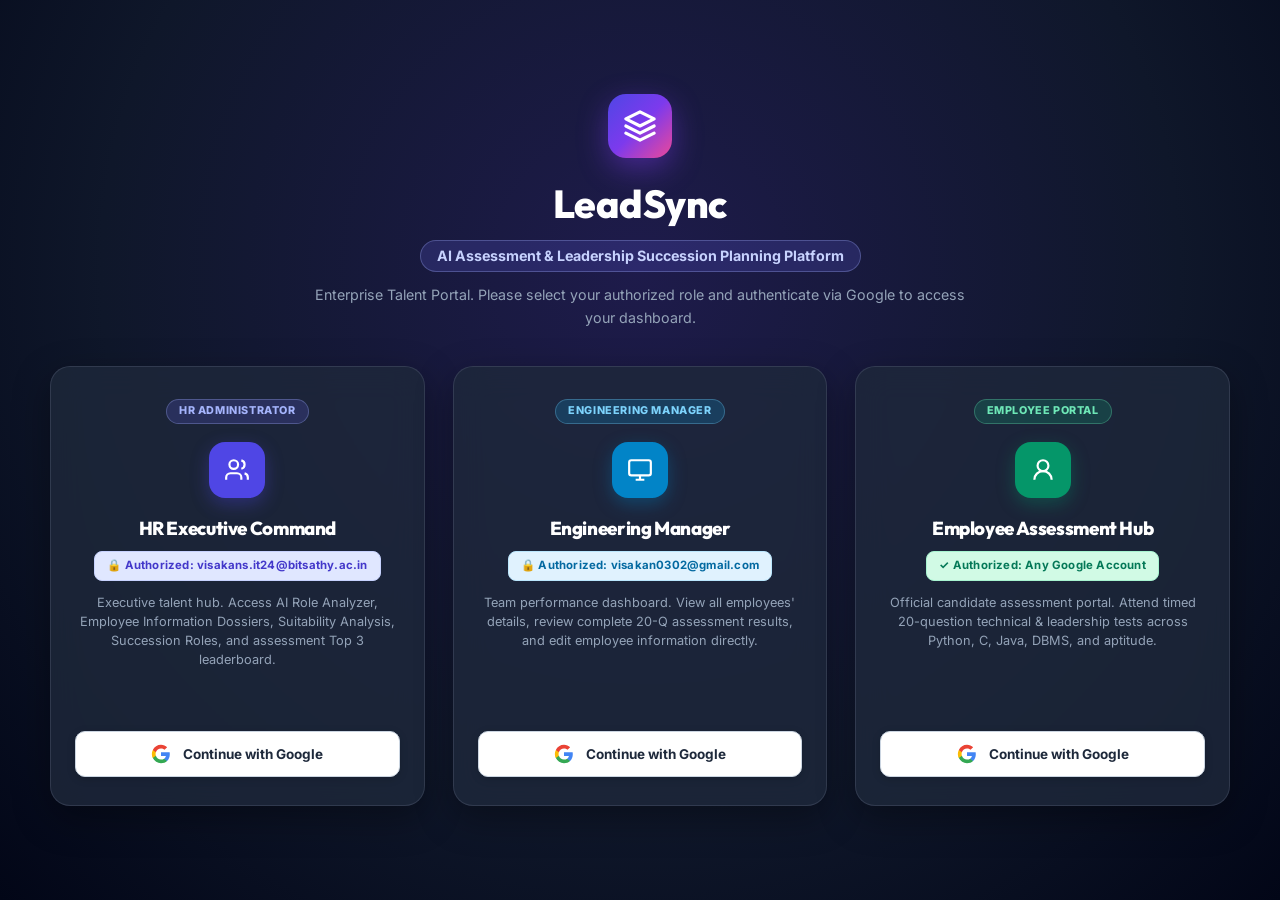
==== commit 67026c2c: "Fix employee data loading and integrate Google authentication" ====
--- a/static/index.html
+++ b/static/index.html
@@ -8,9 +8,156 @@
   <meta http-equiv="Expires" content="0">
   <title>LeadSync - AI Talent Assessment &amp; Leadership Succession Planning</title>
   <meta name="description" content="Enterprise talent management platform featuring HR assessment creation across Python, C, Java, DBMS, manager analytics, and role suitability analysis for 5 core leadership succession roles.">
-  <link rel="stylesheet" href="/static/css/style.css?v=4.2.0">
+  <link rel="stylesheet" href="/static/css/style.css?v=5.1.0">
   <!-- Chart.js for Interactive Visualizations -->
   <script src="https://cdn.jsdelivr.net/npm/chart.js@4.4.1/dist/chart.umd.min.js"></script>
+  <!-- Google Identity Services (GIS) Official Library -->
+  <script src="https://accounts.google.com/gsi/client" async defer></script>
+  <style>
+    /* Absolute Full-Screen Mode for Assessment Test Runner */
+    #modal-assessment-runner {
+      display: none;
+      position: fixed !important;
+      top: 0 !important;
+      left: 0 !important;
+      right: 0 !important;
+      bottom: 0 !important;
+      width: 100vw !important;
+      height: 100vh !important;
+      max-width: 100vw !important;
+      max-height: 100vh !important;
+      padding: 0 !important;
+      margin: 0 !important;
+      background: #f8fafc !important;
+      z-index: 999999 !important;
+      border-radius: 0 !important;
+      border: none !important;
+      box-shadow: none !important;
+      backdrop-filter: none !important;
+      overflow: hidden !important;
+    }
+    #modal-assessment-runner.active {
+      display: flex !important;
+      flex-direction: column !important;
+    }
+    #modal-assessment-runner .test-runner-fullscreen-window {
+      width: 100vw !important;
+      max-width: 100vw !important;
+      height: 100vh !important;
+      max-height: 100vh !important;
+      border-radius: 0 !important;
+      border: none !important;
+      box-shadow: none !important;
+      padding: 0 !important;
+      margin: 0 !important;
+      transform: none !important;
+      background: #f8fafc !important;
+      display: flex !important;
+      flex-direction: column !important;
+      overflow: hidden !important;
+    }
+    #modal-assessment-runner .test-top-bar {
+      width: 100% !important;
+      padding: 16px 40px !important;
+      background: #ffffff !important;
+      border-bottom: 1.5px solid #e2e8f0 !important;
+      border-radius: 0 !important;
+      margin-bottom: 0 !important;
+      display: flex !important;
+      align-items: center !important;
+      justify-content: space-between !important;
+      box-shadow: 0 1px 4px rgba(0,0,0,0.04) !important;
+      box-sizing: border-box !important;
+      flex-shrink: 0 !important;
+    }
+    #modal-assessment-runner .test-runner-body-wrap {
+      flex: 1 !important;
+      width: 100% !important;
+      overflow-y: auto !important;
+      padding: 32px 40px !important;
+      display: flex !important;
+      flex-direction: column !important;
+      align-items: center !important;
+      box-sizing: border-box !important;
+      background: #f8fafc !important;
+    }
+    #modal-assessment-runner .test-question-stage {
+      width: 100% !important;
+      max-width: 1100px !important;
+      box-sizing: border-box !important;
+    }
+    #modal-assessment-runner .question-nav-strip {
+      display: flex !important;
+      flex-wrap: wrap !important;
+      gap: 8px !important;
+      justify-content: center !important;
+      padding: 14px 20px !important;
+      background: #ffffff !important;
+      border: 1px solid #e2e8f0 !important;
+      border-radius: 12px !important;
+      margin-bottom: 24px !important;
+      width: 100% !important;
+      box-sizing: border-box !important;
+      box-shadow: 0 1px 3px rgba(0,0,0,0.04) !important;
+    }
+    #modal-assessment-runner .question-card-body {
+      background: #ffffff !important;
+      border: 1.5px solid #e2e8f0 !important;
+      border-radius: 16px !important;
+      padding: 36px 44px !important;
+      margin-bottom: 24px !important;
+      width: 100% !important;
+      box-sizing: border-box !important;
+      box-shadow: 0 4px 25px rgba(0,0,0,0.04) !important;
+    }
+    #modal-assessment-runner .q-title {
+      font-size: 1.35rem !important;
+      font-weight: 700 !important;
+      color: #0f172a !important;
+      margin-bottom: 24px !important;
+      line-height: 1.55 !important;
+    }
+    #modal-assessment-runner .q-options-list {
+      display: flex !important;
+      flex-direction: column !important;
+      gap: 14px !important;
+    }
+    #modal-assessment-runner .q-option-label {
+      display: flex !important;
+      align-items: center !important;
+      gap: 16px !important;
+      padding: 16px 22px !important;
+      border-radius: 12px !important;
+      border: 1.5px solid #e2e8f0 !important;
+      background: #f8fafc !important;
+      font-size: 1.05rem !important;
+      font-weight: 600 !important;
+      color: #1e293b !important;
+      cursor: pointer !important;
+      transition: all 0.15s ease !important;
+    }
+    #modal-assessment-runner .q-option-label:hover {
+      background: #f1f5f9 !important;
+      border-color: #94a3b8 !important;
+    }
+    #modal-assessment-runner .q-option-label.selected {
+      background: #eef2ff !important;
+      border-color: #4f46e5 !important;
+      color: #312e81 !important;
+      box-shadow: 0 2px 8px rgba(79, 70, 229, 0.18) !important;
+    }
+    #modal-assessment-runner .test-bottom-bar {
+      width: 100% !important;
+      background: #ffffff !important;
+      border-top: 1.5px solid #e2e8f0 !important;
+      padding: 18px 40px !important;
+      display: flex !important;
+      justify-content: center !important;
+      box-sizing: border-box !important;
+      flex-shrink: 0 !important;
+      box-shadow: 0 -2px 10px rgba(0,0,0,0.03) !important;
+    }
+  </style>
 </head>
 <body>
   <!-- ========================================== -->
@@ -35,7 +182,16 @@
       </div>
 
       <!-- 3 Role Portals Cards Grid (Side-by-Side) -->
-      <div class="login-portals-grid">
+            <!-- Authentication Alert Banner for Unauthorized attempts / status messages -->
+      <div id="login-alert-banner" style="display: none; max-width: 680px; margin: 0 auto 24px auto; background: #fef2f2; border: 1.5px solid #fecdd3; border-radius: 12px; padding: 14px 18px; color: #991b1b; font-size: 0.92rem; line-height: 1.5; box-shadow: 0 4px 14px rgba(239, 68, 68, 0.12);">
+        <div style="display: flex; align-items: flex-start; gap: 12px;">
+          <span style="font-size: 1.3rem; line-height: 1;">⚠️</span>
+          <div id="login-alert-message" style="flex: 1; font-weight: 500;"></div>
+          <button type="button" onclick="document.getElementById('login-alert-banner').style.display='none'" style="border: none; background: transparent; cursor: pointer; color: #991b1b; font-size: 1.25rem; line-height: 1;" title="Dismiss">&times;</button>
+        </div>
+      </div>
+
+<div class="login-portals-grid">
         <!-- HR PORTAL CARD -->
         <div class="login-portal-card hr-card">
           <div class="card-content-top">
@@ -52,17 +208,16 @@
             </p>
           </div>
           <div class="card-actions-bottom">
-            <button type="button" id="btn-login-sso-hr" class="google-sso-btn" onclick="openGoogleSSOModal('hr')">
-              <svg class="google-svg" viewBox="0 0 24 24" width="20" height="20">
-                <path fill="#4285F4" d="M22.56 12.25c0-.78-.07-1.53-.2-2.25H12v4.26h5.92c-.26 1.37-1.04 2.53-2.21 3.31v2.77h3.57c2.08-1.92 3.28-4.74 3.28-8.09z"/>
-                <path fill="#34A853" d="M12 23c2.97 0 5.46-.98 7.28-2.66l-3.57-2.77c-.98.66-2.23 1.06-3.71 1.06-2.86 0-5.29-1.93-6.16-4.53H2.18v2.84C3.99 20.53 7.7 23 12 23z"/>
-                <path fill="#FBBC05" d="M5.84 14.09c-.22-.66-.35-1.36-.35-2.09s.13-1.43.35-2.09V7.06H2.18C1.43 8.55 1 10.22 1 12s.43 3.45 1.18 4.94l2.85-2.22.81-.63z"/>
-                <path fill="#EA4335" d="M12 5.38c1.62 0 3.06.56 4.21 1.64l3.15-3.15C17.45 2.09 14.97 1 12 1 7.7 1 3.99 3.47 2.18 7.06l3.66 2.84c.87-2.6 3.3-4.52 6.16-4.52z"/>
-              </svg>
-              <span>Continue with Google</span>
-            </button>
-            <div class="quick-login-wrap">
-              <a href="javascript:void(0)" onclick="directGoogleLogin('hr')" class="quick-login-link">⚡ Instant 1-Click Login</a>
+            <div id="gis-render-hr" class="gis-button-container" style="display: flex; justify-content: center; width: 100%; min-height: 44px;">
+              <button type="button" id="btn-login-sso-hr" class="google-sso-btn" onclick="initiateGoogleLogin('hr')">
+                <svg class="google-svg" viewBox="0 0 24 24" width="20" height="20">
+                  <path fill="#4285F4" d="M22.56 12.25c0-.78-.07-1.53-.2-2.25H12v4.26h5.92c-.26 1.37-1.04 2.53-2.21 3.31v2.77h3.57c2.08-1.92 3.28-4.74 3.28-8.09z"/>
+                  <path fill="#34A853" d="M12 23c2.97 0 5.46-.98 7.28-2.66l-3.57-2.77c-.98.66-2.23 1.06-3.71 1.06-2.86 0-5.29-1.93-6.16-4.53H2.18v2.84C3.99 20.53 7.7 23 12 23z"/>
+                  <path fill="#FBBC05" d="M5.84 14.09c-.22-.66-.35-1.36-.35-2.09s.13-1.43.35-2.09V7.06H2.18C1.43 8.55 1 10.22 1 12s.43 3.45 1.18 4.94l2.85-2.22.81-.63z"/>
+                  <path fill="#EA4335" d="M12 5.38c1.62 0 3.06.56 4.21 1.64l3.15-3.15C17.45 2.09 14.97 1 12 1 7.7 1 3.99 3.47 2.18 7.06l3.66 2.84c.87-2.6 3.3-4.52 6.16-4.52z"/>
+                </svg>
+                <span>Continue with Google</span>
+              </button>
             </div>
           </div>
         </div>
@@ -83,17 +238,16 @@
             </p>
           </div>
           <div class="card-actions-bottom">
-            <button type="button" id="btn-login-sso-mgr" class="google-sso-btn" onclick="openGoogleSSOModal('manager')">
-              <svg class="google-svg" viewBox="0 0 24 24" width="20" height="20">
-                <path fill="#4285F4" d="M22.56 12.25c0-.78-.07-1.53-.2-2.25H12v4.26h5.92c-.26 1.37-1.04 2.53-2.21 3.31v2.77h3.57c2.08-1.92 3.28-4.74 3.28-8.09z"/>
-                <path fill="#34A853" d="M12 23c2.97 0 5.46-.98 7.28-2.66l-3.57-2.77c-.98.66-2.23 1.06-3.71 1.06-2.86 0-5.29-1.93-6.16-4.53H2.18v2.84C3.99 20.53 7.7 23 12 23z"/>
-                <path fill="#FBBC05" d="M5.84 14.09c-.22-.66-.35-1.36-.35-2.09s.13-1.43.35-2.09V7.06H2.18C1.43 8.55 1 10.22 1 12s.43 3.45 1.18 4.94l2.85-2.22.81-.63z"/>
-                <path fill="#EA4335" d="M12 5.38c1.62 0 3.06.56 4.21 1.64l3.15-3.15C17.45 2.09 14.97 1 12 1 7.7 1 3.99 3.47 2.18 7.06l3.66 2.84c.87-2.6 3.3-4.52 6.16-4.52z"/>
-              </svg>
-              <span>Continue with Google</span>
-            </button>
-            <div class="quick-login-wrap">
-              <a href="javascript:void(0)" onclick="directGoogleLogin('manager')" class="quick-login-link">⚡ Instant 1-Click Login</a>
+            <div id="gis-render-mgr" class="gis-button-container" style="display: flex; justify-content: center; width: 100%; min-height: 44px;">
+              <button type="button" id="btn-login-sso-mgr" class="google-sso-btn" onclick="initiateGoogleLogin('manager')">
+                <svg class="google-svg" viewBox="0 0 24 24" width="20" height="20">
+                  <path fill="#4285F4" d="M22.56 12.25c0-.78-.07-1.53-.2-2.25H12v4.26h5.92c-.26 1.37-1.04 2.53-2.21 3.31v2.77h3.57c2.08-1.92 3.28-4.74 3.28-8.09z"/>
+                  <path fill="#34A853" d="M12 23c2.97 0 5.46-.98 7.28-2.66l-3.57-2.77c-.98.66-2.23 1.06-3.71 1.06-2.86 0-5.29-1.93-6.16-4.53H2.18v2.84C3.99 20.53 7.7 23 12 23z"/>
+                  <path fill="#FBBC05" d="M5.84 14.09c-.22-.66-.35-1.36-.35-2.09s.13-1.43.35-2.09V7.06H2.18C1.43 8.55 1 10.22 1 12s.43 3.45 1.18 4.94l2.85-2.22.81-.63z"/>
+                  <path fill="#EA4335" d="M12 5.38c1.62 0 3.06.56 4.21 1.64l3.15-3.15C17.45 2.09 14.97 1 12 1 7.7 1 3.99 3.47 2.18 7.06l3.66 2.84c.87-2.6 3.3-4.52 6.16-4.52z"/>
+                </svg>
+                <span>Continue with Google</span>
+              </button>
             </div>
           </div>
         </div>
@@ -114,17 +268,16 @@
             </p>
           </div>
           <div class="card-actions-bottom">
-            <button type="button" id="btn-login-sso-emp" class="google-sso-btn" onclick="openGoogleSSOModal('employee')">
-              <svg class="google-svg" viewBox="0 0 24 24" width="20" height="20">
-                <path fill="#4285F4" d="M22.56 12.25c0-.78-.07-1.53-.2-2.25H12v4.26h5.92c-.26 1.37-1.04 2.53-2.21 3.31v2.77h3.57c2.08-1.92 3.28-4.74 3.28-8.09z"/>
-                <path fill="#34A853" d="M12 23c2.97 0 5.46-.98 7.28-2.66l-3.57-2.77c-.98.66-2.23 1.06-3.71 1.06-2.86 0-5.29-1.93-6.16-4.53H2.18v2.84C3.99 20.53 7.7 23 12 23z"/>
-                <path fill="#FBBC05" d="M5.84 14.09c-.22-.66-.35-1.36-.35-2.09s.13-1.43.35-2.09V7.06H2.18C1.43 8.55 1 10.22 1 12s.43 3.45 1.18 4.94l2.85-2.22.81-.63z"/>
-                <path fill="#EA4335" d="M12 5.38c1.62 0 3.06.56 4.21 1.64l3.15-3.15C17.45 2.09 14.97 1 12 1 7.7 1 3.99 3.47 2.18 7.06l3.66 2.84c.87-2.6 3.3-4.52 6.16-4.52z"/>
-              </svg>
-              <span>Continue with Google</span>
-            </button>
-            <div class="quick-login-wrap">
-              <a href="javascript:void(0)" onclick="directGoogleLogin('employee')" class="quick-login-link">⚡ Instant 1-Click Login</a>
+            <div id="gis-render-emp" class="gis-button-container" style="display: flex; justify-content: center; width: 100%; min-height: 44px;">
+              <button type="button" id="btn-login-sso-emp" class="google-sso-btn" onclick="initiateGoogleLogin('employee')">
+                <svg class="google-svg" viewBox="0 0 24 24" width="20" height="20">
+                  <path fill="#4285F4" d="M22.56 12.25c0-.78-.07-1.53-.2-2.25H12v4.26h5.92c-.26 1.37-1.04 2.53-2.21 3.31v2.77h3.57c2.08-1.92 3.28-4.74 3.28-8.09z"/>
+                  <path fill="#34A853" d="M12 23c2.97 0 5.46-.98 7.28-2.66l-3.57-2.77c-.98.66-2.23 1.06-3.71 1.06-2.86 0-5.29-1.93-6.16-4.53H2.18v2.84C3.99 20.53 7.7 23 12 23z"/>
+                  <path fill="#FBBC05" d="M5.84 14.09c-.22-.66-.35-1.36-.35-2.09s.13-1.43.35-2.09V7.06H2.18C1.43 8.55 1 10.22 1 12s.43 3.45 1.18 4.94l2.85-2.22.81-.63z"/>
+                  <path fill="#EA4335" d="M12 5.38c1.62 0 3.06.56 4.21 1.64l3.15-3.15C17.45 2.09 14.97 1 12 1 7.7 1 3.99 3.47 2.18 7.06l3.66 2.84c.87-2.6 3.3-4.52 6.16-4.52z"/>
+                </svg>
+                <span>Continue with Google</span>
+              </button>
             </div>
           </div>
         </div>
@@ -176,6 +329,12 @@
           <svg width="14" height="14" viewBox="0 0 24 24" fill="none" stroke="currentColor" stroke-width="2"><path d="M16 21v-2a4 4 0 0 0-4-4H5a4 4 0 0 0-4 4v2"/><circle cx="8.5" cy="7" r="4"/><line x1="20" y1="8" x2="20" y2="14"/><line x1="23" y1="11" x2="17" y2="11"/></svg>
           <span>Add Emp</span>
         </button>
+        <!-- Google Gemini AI Key & Status Indicator -->
+        <button id="btn-header-gemini" class="btn btn-secondary btn-sm" onclick="openGeminiKeyModal()" style="border-color: #c4b5fd; color: #5b21b6; background: #f5f3ff; font-weight: 700; display: inline-flex; align-items: center; gap: 6px; box-shadow: 0 2px 6px rgba(124, 58, 237, 0.15);" title="Configure Google Gemini AI API Key">
+          <svg width="15" height="15" viewBox="0 0 24 24" fill="none" stroke="#7c3aed" stroke-width="2.2"><polygon points="12 2 15.09 8.26 22 9.27 17 14.14 18.18 21.02 12 17.77 5.82 21.02 7 14.14 2 9.27 8.91 8.26 12 2"/></svg>
+          <span id="header-gemini-text">Gemini AI</span>
+          <span id="header-gemini-dot" style="width: 8px; height: 8px; border-radius: 50%; background: #10b981; display: inline-block;"></span>
+        </button>
         <div class="user-profile-pill">
           <div id="current-user-avatar" class="user-avatar-sm">CO</div>
           <div class="user-info-text">
@@ -183,6 +342,11 @@
             <span id="current-user-role" class="user-role-text">HR Director</span>
           </div>
         </div>
+        <!-- Switch Dashboard / Role Button -->
+        <button id="btn-switch-role-header" class="btn btn-secondary btn-sm" onclick="handleLogout()" style="font-weight: 700; display: inline-flex; align-items: center; gap: 5px; color: #4338ca; border-color: #c7d2fe; background: #eef2ff;" title="Switch between HR, Manager, and Employee Dashboards">
+          <svg width="14" height="14" viewBox="0 0 24 24" fill="none" stroke="currentColor" stroke-width="2"><path d="M7 16V4m0 0L3 8m4-4l4 4m6 0v12m0 0l4-4m-4 4l-4-4"/></svg>
+          <span>Switch Dashboard</span>
+        </button>
         <!-- Logout Button -->
         <button id="btn-logout" class="btn btn-secondary btn-sm" onclick="handleLogout()" style="color: #ef4444; border-color: #fca5a5; font-weight: 700; display: inline-flex; align-items: center; gap: 5px;" title="Log out from session">
           <svg width="14" height="14" viewBox="0 0 24 24" fill="none" stroke="currentColor" stroke-width="2"><path d="M9 21H5a2 2 0 0 1-2-2V5a2 2 0 0 1 2-2h4"/><polyline points="16 17 21 12 16 7"/><line x1="21" y1="12" x2="9" y2="12"/></svg>
@@ -204,18 +368,18 @@
                 <span class="badge-tag badge-hr">Top 3</span>
               </button>
             </li>
-            <li id="nav-item-employee-info">
-              <button class="nav-link-btn" data-tab="tab-employee-info" id="link-tab-employee-info" style="background: rgba(14, 165, 233, 0.08); border-left: 3px solid #0ea5e9;">
-                <svg viewBox="0 0 24 24" fill="none" stroke="#0284c7" stroke-width="2"><path d="M20 21v-2a4 4 0 0 0-4-4H8a4 4 0 0 0-4 4v2"/><circle cx="12" cy="7" r="4"/><path d="M16 11l2 2 4-4"/></svg>
-                <span style="font-weight: 700; color: #0369a1;">Employee Information</span>
-                <span class="badge-tag" style="background: #e0f2fe; color: #0284c7; border: 1px solid #bae6fd; font-size: 0.65rem; font-weight: 800;">HR ENTRY</span>
+            <li id="nav-item-ai-analyzer-direct">
+              <button class="nav-link-btn" onclick="scrollToAIAnalyzer(event)" id="link-direct-ai-analyzer" style="background: rgba(99, 102, 241, 0.08); border-left: 3px solid #6366f1;">
+                <svg viewBox="0 0 24 24" fill="none" stroke="#6366f1" stroke-width="2"><polygon points="12 2 15.09 8.26 22 9.27 17 14.14 18.18 21.02 12 17.77 5.82 21.02 7 14.14 2 9.27 8.91 8.26 12 2"/></svg>
+                <span style="font-weight: 700; color: #312e81;">Analyse using AI</span>
+                <span class="badge-tag" style="background: #4f46e5; color: white; border: none; font-size: 0.72rem; font-weight: 800;">LIVE AI</span>
               </button>
             </li>
-            <li id="nav-item-ai-analyzer-direct">
-              <button class="nav-link-btn" data-tab="tab-ai-matcher" id="link-direct-ai-analyzer" style="background: rgba(99, 102, 241, 0.08); border-left: 3px solid #6366f1;">
-                <svg viewBox="0 0 24 24" fill="none" stroke="#6366f1" stroke-width="2"><polygon points="12 2 15.09 8.26 22 9.27 17 14.14 18.18 21.02 12 17.77 5.82 21.02 7 14.14 2 9.27 8.91 8.26 12 2"/></svg>
-                <span style="font-weight: 700; color: #312e81;">AI Role Analyzer</span>
-                <span class="badge-tag" style="background: #4f46e5; color: white; border: none; font-size: 0.72rem; font-weight: 800;">LIVE AI</span>
+            <li id="nav-item-ai-assistant">
+              <button class="nav-link-btn" data-tab="tab-ai-chat" id="link-tab-ai-chat" style="background: rgba(16, 185, 129, 0.08); border-left: 3px solid #10b981;">
+                <svg viewBox="0 0 24 24" fill="none" stroke="#059669" stroke-width="2"><path d="M21 15a2 2 0 0 1-2 2H7l-4 4V5a2 2 0 0 1 2-2h4a2 2 0 0 1 2 2z"/><circle cx="9" cy="10" r="1"/><circle cx="15" cy="10" r="1"/></svg>
+                <span style="font-weight: 700; color: #065f46;">HR Assistant AI</span>
+                <span class="badge-tag" style="background: #10b981; color: white; border: none; font-size: 0.68rem; font-weight: 800;">Gemini AI</span>
               </button>
             </li>
             <li id="nav-item-manager">
@@ -228,7 +392,7 @@
             <li id="nav-item-employee">
               <button class="nav-link-btn" data-tab="tab-employee" id="link-tab-employee">
                 <svg viewBox="0 0 24 24" fill="none" stroke="currentColor"><circle cx="12" cy="8" r="5"/><path d="M20 21a8 8 0 1 0-16 0"/></svg>
-                <span>My Profile &amp; Tests</span>
+                <span>Employee Dashboard</span>
                 <span class="badge-tag badge-emp">Self</span>
               </button>
             </li>
@@ -238,20 +402,7 @@
         <div>
           <div class="nav-group-title">Succession Planning</div>
           <ul class="nav-links">
-            <li>
-              <button class="nav-link-btn" data-tab="tab-ai-matcher" id="link-tab-ai-matcher">
-                <svg viewBox="0 0 24 24" fill="none" stroke="currentColor"><polygon points="12 2 15.09 8.26 22 9.27 17 14.14 18.18 21.02 12 17.77 5.82 21.02 7 14.14 2 9.27 8.91 8.26 12 2"/></svg>
-                <span>AI Role Analyzer</span>
-                <span class="badge-tag" style="background: #4f46e5; color: white; border: none; font-weight: 700;">AI Engine</span>
-              </button>
-            </li>
-            <li>
-              <button class="nav-link-btn" data-tab="tab-suitability" id="link-tab-suitability">
-                <svg viewBox="0 0 24 24" fill="none" stroke="currentColor"><path d="M22 12h-4l-3 9L9 3l-3 9H2"/></svg>
-                <span>Suitability Analysis</span>
-              </button>
-            </li>
-            <li>
+            <li id="nav-item-succession">
               <button class="nav-link-btn" data-tab="tab-succession" id="link-tab-succession">
                 <svg viewBox="0 0 24 24" fill="none" stroke="currentColor"><polygon points="12 2 15.09 8.26 22 9.27 17 14.14 18.18 21.02 12 17.77 5.82 21.02 7 14.14 2 9.27 8.91 8.26 12 2"/></svg>
                 <span>Succession Roles</span>
@@ -261,7 +412,11 @@
           </ul>
         </div>
 
-        <div style="margin-top: auto;">
+        <div style="margin-top: auto; display: flex; flex-direction: column; gap: 8px;">
+          <button id="btn-switch-role" onclick="handleLogout()" class="btn btn-secondary btn-sm" style="width: 100%; justify-content: center; font-size: 0.75rem; font-weight: 700; color: #4338ca; border-color: #c7d2fe;">
+            <svg width="12" height="12" viewBox="0 0 24 24" fill="none" stroke="currentColor" stroke-width="2"><path d="M16 21v-2a4 4 0 0 0-4-4H6a4 4 0 0 0-4 4v2"/><circle cx="9" cy="7" r="4"/><path d="M22 21v-2a4 4 0 0 0-3-3.87"/><path d="M16 3.13a4 4 0 0 1 0 7.75"/></svg>
+            🔄 Switch Dashboard / Role
+          </button>
           <button id="btn-reset-seeds" class="btn btn-secondary btn-sm" style="width: 100%; justify-content: center; font-size: 0.75rem;">
             <svg width="12" height="12" viewBox="0 0 24 24" fill="none" stroke="currentColor" stroke-width="2"><path d="M3 12a9 9 0 0 1 9-9 9.75 9.75 0 0 1 6.74 2.74L21 8"/><path d="M21 3v5h-5"/><path d="M21 12a9 9 0 0 1-9 9 9.75 9.75 0 0 1-6.74-2.74L3 16"/><path d="M3 21v-5h5"/></svg>
             Reset Seed Data
@@ -306,16 +461,16 @@
                   <span style="font-size: 0.8rem; color: #cbd5e1; font-weight: 600;">Multi-Modal Role Suitability &amp; Eligibility Analysis</span>
                 </div>
                 <h3 style="font-size: 1.15rem; color: #ffffff; font-weight: 800; margin: 3px 0 2px 0;">
-                  AI Candidate Role Suitability &amp; Eligibility Analyzer
+                  Analyse using AI - Candidate Role Suitability &amp; Eligibility
                 </h3>
                 <p style="color: #e2e8f0; font-size: 0.84rem; margin: 0;">
-                  Evaluates target leadership roles against live 20-Q assessment marks, 122+ IT skills, certificate images &amp; visual resumes to crown the eligible winner.
+                  Evaluates target leadership roles against live employee-submitted experience, 122+ IT skills, authentic certificates &amp; visual resumes to crown and appoint the eligible candidate.
                 </p>
               </div>
             </div>
             <div style="display: flex; gap: 10px; align-items: center; flex-wrap: wrap;">
               <button type="button" class="btn btn-primary" onclick="scrollToAIAnalyzer(event)" style="background: #4f46e5; border: none; font-weight: 700; padding: 10px 18px; box-shadow: 0 4px 14px rgba(79, 70, 229, 0.3); white-space: nowrap;">
-                <span>🎯 Go to AI Analyzer</span>
+                <span>🎯 Go to Analyse using AI</span>
               </button>
               <button type="button" class="btn btn-secondary" onclick="executeHRAIEligibilityAnalysis()" style="background: rgba(255, 255, 255, 0.15); color: #ffffff; border: 1px solid rgba(255, 255, 255, 0.35); font-weight: 700; padding: 10px 16px; white-space: nowrap;">
                 <span>⚡ Run Live Analysis</span>
@@ -365,8 +520,82 @@
             </div>
           </div>
 
+          <!-- TOP THREE EMPLOYEE RESULTS (HR Dashboard Requirement) -->
+          <div class="glass-card" style="margin-bottom: 28px;">
+            <div style="display: flex; align-items: center; justify-content: space-between; margin-bottom: 12px; flex-wrap: wrap; gap: 10px;">
+              <div>
+                <h2 style="font-size: 1.35rem; display: flex; align-items: center; gap: 8px;">
+                  <span style="color: #d97706;">★</span> Top 3 Employee Assessment Results
+                </h2>
+                <p style="color: var(--text-secondary); font-size: 0.88rem;">
+                  Per HR guidelines, only the top three highest-scoring candidates are showcased on the executive HR dashboard.
+                </p>
+              </div>
+              <div style="display: flex; gap: 8px; align-items: center; flex-wrap: wrap;">
+                <button id="btn-top3-ai-analysis-direct" class="btn btn-primary btn-sm" onclick="startTop3RoleAnalysisUI()" style="background: #4f46e5; border: none; font-weight: 700; box-shadow: 0 4px 12px rgba(79, 70, 229, 0.3); display: inline-flex; align-items: center; gap: 6px;">
+                  <svg width="14" height="14" viewBox="0 0 24 24" fill="none" stroke="currentColor" stroke-width="2.5"><polygon points="12 2 15.09 8.26 22 9.27 17 14.14 18.18 21.02 12 17.77 5.82 21.02 7 14.14 2 9.27 8.91 8.26 12 2"/></svg>
+                  <span>🏆 Analyse Top 3 with AI for Selected Role</span>
+                </button>
+              </div>
+            </div>
+
+            <!-- Podium Display -->
+            <div id="hr-top-3-container" class="podium-container">
+              <!-- Rendered via JS -->
+            </div>
+          </div>
+
+          <!-- ======================================================== -->
+          <!-- ALL EMPLOYEES' SUBMITTED INFORMATION & CREDENTIALS TABLE -->
+          <!-- ======================================================== -->
+          <div class="glass-card" style="margin-bottom: 28px;">
+            <div style="display: flex; align-items: center; justify-content: space-between; margin-bottom: 14px; flex-wrap: wrap; gap: 10px;">
+              <div>
+                <div style="display: flex; align-items: center; gap: 8px;">
+                  <span class="badge-tag" style="background: #e0f2fe; color: #0284c7; border: 1px solid #bae6fd; font-weight: 800;">
+                    LIVE EMPLOYEE SUBMISSIONS
+                  </span>
+                  <span style="font-size: 0.78rem; color: var(--text-muted); font-weight: 600;">
+                    Updated in Employee Dashboard • Synced in Real Time
+                  </span>
+                </div>
+                <h2 style="font-size: 1.35rem; display: flex; align-items: center; gap: 8px; margin-top: 4px;">
+                  <span>📋</span> All Employees' Submitted Information &amp; Credentials
+                </h2>
+                <p style="color: var(--text-secondary); font-size: 0.88rem; margin: 2px 0 0 0;">
+                  Live employee-updated data: verified tenure, assessment marks, IT skills, authentic certificates with detector, and resume. Click <strong>"Analyse in AI"</strong> on any candidate to evaluate eligibility for the leadership role.
+                </p>
+              </div>
+              <div style="display: flex; gap: 8px; align-items: center;">
+                <button type="button" class="btn btn-secondary btn-sm" onclick="renderHREmployeeSubmittedInfoTable()" style="font-weight: 700;">
+                  ↺ Refresh Live Submissions
+                </button>
+              </div>
+            </div>
+
+            <div class="table-container">
+              <table class="leadsync-table" id="hr-employee-submitted-info-table">
+                <thead>
+                  <tr>
+                    <th>Employee</th>
+                    <th>Experience</th>
+                    <th>Assessment Mark (20 Q)</th>
+                    <th>Skills Known</th>
+                    <th>Certificates (AI Authenticity)</th>
+                    <th>Resume Dossier</th>
+                    <th>Assigned Role</th>
+                    <th style="text-align: right;">AI Action</th>
+                  </tr>
+                </thead>
+                <tbody id="hr-employee-submitted-info-tbody">
+                  <!-- Rendered via JS -->
+                </tbody>
+              </table>
+            </div>
+          </div>
+
           <!-- ========================================== -->
-          <!-- HR AI CANDIDATE ROLE & ELIGIBILITY ANALYZER -->
+          <!-- HR AI: ANALYSE USING AI (SINGLE CONSOLIDATED SECTION) -->
           <!-- ========================================== -->
           <div id="hr-ai-analyzer-mount-point">
             <div id="hr-ai-analyzer-module" class="glass-card hr-ai-analyzer-card" style="margin-bottom: 28px; border: 1.5px solid #c7d2fe; box-shadow: 0 10px 30px rgba(99, 102, 241, 0.12); padding: 26px; width: 100%; max-width: 100%; box-sizing: border-box; overflow: hidden;">
@@ -382,26 +611,26 @@
                       <span style="font-size: 0.76rem; color: #64748b; font-weight: 600;">Multi-Modal Succession Intelligence</span>
                     </div>
                     <h2 style="font-size: 1.35rem; color: #1e1b4b; font-weight: 800; margin-top: 4px;">
-                      AI Candidate Role Suitability &amp; Eligibility Analyzer
+                      Analyse using AI - Candidate Role Suitability &amp; Eligibility
                     </h2>
                     <p style="color: var(--text-secondary); font-size: 0.88rem; margin-top: 2px;">
-                      Choose the target role and employee, configure certifications, resume, IT skills, experience, and assessment marks to analyze role eligibility and discover the best employee.
+                      Review the candidate's verified credentials submitted from the Employee Dashboard (experience, IT skills, authentic certificates with detector, resume dossier, and 20-Q marks). Click <strong>"Analyse using AI"</strong> to identify the eligible person for the role and assign them.
                     </p>
                   </div>
                 </div>
                 <div style="display: flex; gap: 8px; align-items: center;">
                   <button type="button" id="btn-hr-ai-reset-defaults" class="btn btn-secondary btn-sm" onclick="resetHRAIAnalyzerDefaults()">
-                    ↺ Reset Defaults
+                    ↺ Refresh Profile View
                   </button>
                 </div>
               </div>
 
-              <!-- TIER 1: STEP 1 (TARGET ROLE) + STEP 2 (SELECT CANDIDATE, EXPERIENCE & ASSESSMENT MARKS) -->
-              <div class="hr-ai-tier-grid">
+              <!-- CONTROLS: STEP 1 (TARGET LEADERSHIP ROLE) + STEP 2 (SELECT EMPLOYEE) -->
+              <div style="display: grid; grid-template-columns: repeat(auto-fit, minmax(320px, 1fr)); gap: 16px; margin-bottom: 20px;">
                 
-                <!-- STEP 1: TARGET ROLE SELECTION -->
-                <div class="glass-card" style="padding: 18px; border: 1px solid #e2e8f0; background: #ffffff; min-width: 0; box-sizing: border-box; overflow: hidden;">
-                  <div style="display: flex; align-items: center; justify-content: space-between; margin-bottom: 10px;">
+                <!-- STEP 1: TARGET ROLE -->
+                <div class="glass-card" style="padding: 16px; border: 1px solid #e2e8f0; background: #ffffff;">
+                  <div style="display: flex; align-items: center; justify-content: space-between; margin-bottom: 8px;">
                     <label class="form-label" for="hr-ai-target-role" style="font-weight: 700; font-size: 0.92rem; color: #1e1b4b; margin-bottom: 0;">
                       <span style="display: inline-block; width: 22px; height: 22px; line-height: 22px; text-align: center; border-radius: 50%; background: #4f46e5; color: white; font-size: 0.75rem; margin-right: 6px;">1</span>
                       Target Leadership Role:
@@ -440,12 +669,12 @@
                   </div>
                 </div>
 
-                <!-- STEP 2: CANDIDATE SELECTION, EXPERIENCE & LIVE ASSESSMENT MARKS -->
-                <div class="glass-card" style="padding: 18px; border: 1px solid #e2e8f0; background: #ffffff; min-width: 0; box-sizing: border-box; overflow: hidden;">
-                  <div style="display: flex; align-items: center; justify-content: space-between; margin-bottom: 10px;">
+                <!-- STEP 2: SELECT CANDIDATE TO VIEW DOSSIER & ANALYZE -->
+                <div class="glass-card" style="padding: 16px; border: 1px solid #e2e8f0; background: #ffffff;">
+                  <div style="display: flex; align-items: center; justify-content: space-between; margin-bottom: 8px;">
                     <label class="form-label" for="hr-ai-select-employee" style="font-weight: 700; font-size: 0.92rem; color: #1e1b4b; margin-bottom: 0;">
                       <span style="display: inline-block; width: 22px; height: 22px; line-height: 22px; text-align: center; border-radius: 50%; background: #4f46e5; color: white; font-size: 0.75rem; margin-right: 6px;">2</span>
-                      Choose Candidate to Analyze:
+                      Choose Employee Profile to Inspect:
                     </label>
                     <span id="hr-ai-emp-dept-badge" class="badge-tag badge-mgr" style="font-size: 0.74rem;">
                       Engineering
@@ -459,156 +688,23 @@
                     </select>
                     <button type="button" class="btn btn-secondary btn-sm" onclick="navigateHRAICandidate(1)" style="padding: 8px 14px; font-weight: 800;" title="Next Candidate">▶</button>
                   </div>
-
-                  <!-- CANDIDATE EXPERIENCE INPUT -->
-                  <div style="margin-top: 10px; display: flex; align-items: center; justify-content: space-between; padding: 10px 14px; background: #f8fafc; border-radius: 8px; border: 1px solid #e2e8f0;">
-                    <div style="display: flex; align-items: center; gap: 8px;">
-                      <span style="font-size: 1.1rem;">⏱</span>
-                      <div>
-                        <strong style="font-size: 0.86rem; color: #1e1b4b; display: block;">Candidate Experience:</strong>
-                        <span style="font-size: 0.74rem; color: #64748b;">Relevant verified industry tenure</span>
-                      </div>
-                    </div>
-                    <div style="display: flex; align-items: center; gap: 6px;">
-                      <input type="number" id="hr-ai-emp-experience" min="0" max="25" step="0.5" class="form-input" style="width: 80px; font-weight: 700; text-align: center; font-size: 0.9rem;" value="4.5" onchange="handleHRAIExperienceChange(this.value)">
-                      <span style="font-size: 0.8rem; font-weight: 600; color: #475569;">Years</span>
-                    </div>
-                  </div>
-
-                  <!-- OFFICIAL ASSESSMENT MARKS CARD -->
-                  <div style="margin-top: 10px; border-radius: 8px; border: 1px solid #c7d2fe; background: #f8fafc; padding: 14px;">
-                    <div style="display: flex; align-items: center; justify-content: space-between; margin-bottom: 8px; flex-wrap: wrap; gap: 6px;">
-                      <div style="display: flex; align-items: center; gap: 8px;">
-                        <span style="font-size: 1.1rem;">📝</span>
-                        <strong style="font-size: 0.88rem; color: #1e1b4b;">Assessment Marks (20 Questions)</strong>
-                      </div>
-                      <div id="hr-ai-asm-overall-badge" style="font-size: 0.88rem; font-weight: 800; color: #4338ca; background: #e0e7ff; padding: 2px 10px; border-radius: 12px;">
-                        Score: 95% (19/20)
-                      </div>
-                    </div>
-                    
-                    <p style="font-size: 0.77rem; color: #64748b; margin-bottom: 10px;">
-                      Verified candidate exam score covering Python, Java, C, DBMS, System Architecture, Communication, and Aptitude.
-                    </p>
-
-                    <!-- Category Breakdown Meters -->
-                    <div id="hr-ai-assessment-breakdown-bars" style="display: grid; grid-template-columns: 1fr 1fr; gap: 8px; font-size: 0.76rem;">
-                      <!-- Injected dynamically -->
-                    </div>
-
-                    <!-- Editable Marks Simulation Toggle -->
-                    <div style="margin-top: 10px; padding-top: 8px; border-top: 1px dashed #cbd5e1; display: flex; align-items: center; justify-content: space-between; flex-wrap: wrap; gap: 6px;">
-                      <label style="font-size: 0.76rem; color: #475569; display: flex; align-items: center; gap: 6px; cursor: pointer;">
-                        <input type="checkbox" id="chk-simulate-marks" onchange="toggleMarksSimulation(this.checked)">
-                        <span>Simulate / Adjust Marks for What-If Analysis</span>
-                      </label>
-                      <div id="marks-simulation-ctrls" style="display: none; align-items: center; gap: 6px;">
-                        <input type="number" id="sim-overall-score" min="0" max="100" class="form-input" style="width: 70px; padding: 2px 6px; font-size: 0.8rem;" value="95">
-                        <span style="font-size: 0.76rem;">%</span>
-                      </div>
-                    </div>
+                  <div style="font-size: 0.75rem; color: #64748b; margin-top: 8px;">
+                    💡 You can also click any row in the <em>All Employees' Submitted Information &amp; Credentials</em> table above to inspect their profile.
                   </div>
                 </div>
 
               </div>
 
-              <!-- TIER 2: STEP 3 (COMPREHENSIVE COMPUTER & IT-RELATED SKILLS KNOWN - FULL WIDTH) -->
-              <div class="glass-card hr-ai-skills-section" style="padding: 18px; border: 1px solid #e2e8f0; background: #ffffff;">
-                <div style="display: flex; align-items: center; justify-content: space-between; margin-bottom: 8px; flex-wrap: wrap; gap: 8px;">
-                  <label class="form-label" style="font-weight: 700; font-size: 0.92rem; color: #1e1b4b; margin-bottom: 0;">
-                    <span style="display: inline-block; width: 22px; height: 22px; line-height: 22px; text-align: center; border-radius: 50%; background: #4f46e5; color: white; font-size: 0.75rem; margin-right: 6px;">3</span>
-                    Computer &amp; IT-Related Skills Known:
-                  </label>
-                  <span id="hr-ai-skills-count-badge" class="badge-tag" style="background: #eef2ff; color: #4338ca; border: 1px solid #c7d2fe; font-size: 0.74rem;">
-                    12 Skills Selected
-                  </span>
-                </div>
-
-                <!-- Real-time Skill Search Bar -->
-                <div style="position: relative; margin-bottom: 8px;">
-                  <input type="text" id="hr-ai-skills-search" class="form-input" placeholder="🔍 Search 120+ IT skills: Python, React, Kubernetes, Kafka, PyTorch, Docker, Oracle, AWS, CI/CD..." style="font-size: 0.82rem; width: 100%; box-sizing: border-box;" oninput="filterITSkillsList(this.value)">
-                </div>
-
-                <!-- Category Filter Tabs with Wrap -->
-                <div id="hr-ai-skills-category-tabs" class="skills-category-pills">
-                  <!-- Category pills populated by JS -->
-                </div>
-
-                <!-- Interactive Skills Cloud -->
-                <div id="hr-ai-skills-cloud" class="it-skills-cloud-box">
-                  <!-- Skills tags populated dynamically -->
-                </div>
-
-                <div style="display: flex; justify-content: space-between; align-items: center; margin-top: 8px; flex-wrap: wrap; gap: 8px;">
-                  <button type="button" class="btn btn-secondary btn-xs" style="font-size: 0.72rem; color: #4f46e5;" onclick="autoSelectRoleSkills()">
-                    ⚡ Auto-Select Role Benchmarks
-                  </button>
-                  <button type="button" class="btn btn-secondary btn-xs" style="font-size: 0.72rem; color: #ef4444;" onclick="clearAllSelectedSkills()">
-                    Clear All
-                  </button>
-                </div>
-              </div>
-
-              <!-- TIER 3: STEP 4 (CERTIFICATIONS FROM PC) + STEP 5 (RESUME FROM PC) -->
-              <div class="hr-ai-tier-grid">
-                
-                <!-- STEP 4: CERTIFICATIONS ATTACHMENT & IMAGE UPLOAD FROM PC -->
-                <div class="glass-card" style="padding: 16px; border: 1.5px solid #c7d2fe; background: #ffffff; min-width: 0; box-sizing: border-box; overflow: hidden;">
-                  <div style="display: flex; align-items: center; justify-content: space-between; margin-bottom: 8px;">
-                    <label class="form-label" style="font-weight: 700; font-size: 0.86rem; color: #1e1b4b; margin-bottom: 0;">
-                      <span style="display: inline-block; width: 20px; height: 20px; line-height: 20px; text-align: center; border-radius: 50%; background: #4f46e5; color: white; font-size: 0.7rem; margin-right: 4px;">4</span>
-                      Certificates (Add from PC):
-                    </label>
-                    <span id="hr-ai-cert-count" class="badge-tag" style="font-size: 0.7rem; background: #ecfdf5; color: #047857; border: 1px solid #a7f3d0;">2 Verified</span>
-                  </div>
-
-                  <!-- Certificate Gallery Preview Container -->
-                  <div id="hr-ai-certs-gallery" class="cert-gallery-box" style="max-height: 140px; overflow-y: auto; overflow-x: hidden; display: flex; flex-direction: column; gap: 8px;">
-                    <!-- Rendered dynamically -->
-                  </div>
-
-                  <!-- Upload Certificate Image from PC Button & Dropzone -->
-                  <input type="file" id="file-upload-cert" multiple accept="image/*,.svg,.pdf,.png,.jpg,.jpeg" style="display: none;" onchange="handleCertificateUpload(event)">
-                  <button type="button" class="btn btn-primary btn-sm" onclick="document.getElementById('file-upload-cert').click()" style="width: 100%; box-sizing: border-box; justify-content: center; background: #4f46e5; border: none; font-weight: 700; padding: 10px; box-shadow: 0 3px 10px rgba(79, 70, 229, 0.3); font-size: 0.8rem;">
-                    📁 Select Certificates from PC
-                  </button>
-                  <div style="font-size: 0.7rem; color: #64748b; text-align: center; margin-top: 5px;">
-                    Browse &amp; attach certificates from your computer (.png, .jpg, .svg, .pdf)
-                  </div>
-                </div>
-
-                <!-- STEP 5: RESUME IMAGE & DOSSIER FROM PC -->
-                <div class="glass-card" style="padding: 16px; border: 1.5px solid #bfdbfe; background: #ffffff; min-width: 0; box-sizing: border-box; overflow: hidden;">
-                  <div style="display: flex; align-items: center; justify-content: space-between; margin-bottom: 8px;">
-                    <label class="form-label" style="font-weight: 700; font-size: 0.86rem; color: #1e1b4b; margin-bottom: 0;">
-                      <span style="display: inline-block; width: 20px; height: 20px; line-height: 20px; text-align: center; border-radius: 50%; background: #4f46e5; color: white; font-size: 0.7rem; margin-right: 4px;">5</span>
-                      Resume (Add from PC):
-                    </label>
-                    <span id="hr-ai-resume-status" class="badge-tag" style="font-size: 0.7rem; background: #eff6ff; color: #1d4ed8; border: 1px solid #bfdbfe;">Attached</span>
-                  </div>
-
-                  <!-- Resume Card Thumbnail -->
-                  <div id="hr-ai-resume-preview-box" class="resume-preview-box">
-                    <!-- Rendered dynamically -->
-                  </div>
-
-                  <!-- Upload Resume from PC Button & Dropzone -->
-                  <input type="file" id="file-upload-resume" accept="image/*,.svg,.pdf,.png,.jpg,.jpeg,.doc,.docx,.txt" style="display: none;" onchange="handleResumeUpload(event)">
-                  <button type="button" class="btn btn-primary btn-sm" onclick="document.getElementById('file-upload-resume').click()" style="width: 100%; box-sizing: border-box; justify-content: center; background: #0284c7; border: none; font-weight: 700; padding: 10px; box-shadow: 0 3px 10px rgba(2, 132, 199, 0.3); font-size: 0.8rem;">
-                    📄 Select Resume from PC
-                  </button>
-                  <div style="font-size: 0.7rem; color: #64748b; text-align: center; margin-top: 5px;">
-                    Browse &amp; attach candidate resume from your computer
-                  </div>
-                </div>
-
-              </div>
-
-              <!-- ACTION EXECUTION BAR -->
-              <div style="margin-top: 24px; display: flex; align-items: center; gap: 14px; flex-wrap: wrap; width: 100%; box-sizing: border-box;">
-                <button type="button" id="btn-run-hr-ai-analysis" class="btn btn-primary" style="flex: 2; min-width: 260px; padding: 14px 24px; font-size: 1rem; font-weight: 800; background: #4f46e5; border: none; box-shadow: 0 4px 14px rgba(79, 70, 229, 0.3); justify-content: center; letter-spacing: 0.5px; text-transform: uppercase;" onclick="executeHRAIEligibilityAnalysis()">
+              <!-- DYNAMIC CONTAINER: COMPLETE EMPLOYEE-SUBMITTED INFORMATION & DOSSIER -->
+              <div id="hr-ai-employee-submitted-dossier">
+                <!-- Dynamically populated by renderHRAIEmployeeSubmittedDossier -->
+              </div>
+
+              <!-- ACTION BAR: ANALYSE USING AI & COMPARE 15 -->
+              <div style="margin-top: 20px; display: flex; align-items: center; gap: 14px; flex-wrap: wrap; width: 100%; box-sizing: border-box;">
+                <button type="button" id="btn-run-hr-ai-analysis" class="btn btn-primary" style="flex: 2; min-width: 260px; padding: 14px 24px; font-size: 1rem; font-weight: 800; background: linear-gradient(135deg, #4f46e5, #06b6d4); border: none; box-shadow: 0 4px 14px rgba(79, 70, 229, 0.35); justify-content: center; letter-spacing: 0.5px; text-transform: uppercase;" onclick="executeHRAIEligibilityAnalysis()">
                   <svg width="20" height="20" viewBox="0 0 24 24" fill="none" stroke="currentColor" stroke-width="2.5"><polygon points="12 2 15.09 8.26 22 9.27 17 14.14 18.18 21.02 12 17.77 5.82 21.02 7 14.14 2 9.27 8.91 8.26 12 2"/></svg>
-                  <span>⚡ Run Implemented AI Role Analysis</span>
+                  <span>⚡ Analyse using AI (Pick Eligible Person)</span>
                 </button>
                 
                 <button type="button" id="btn-compare-all-15" class="btn btn-secondary" style="flex: 1; min-width: 220px; padding: 14px 18px; font-size: 0.88rem; font-weight: 700; border: 1.5px solid #cbd5e1; justify-content: center;" onclick="executeCompanyWide15Analysis()">
@@ -643,30 +739,7 @@
           </div>
 
 
-          <!-- TOP THREE EMPLOYEE RESULTS (HR Dashboard Requirement) -->
-          <div class="glass-card" style="margin-bottom: 28px;">
-            <div style="display: flex; align-items: center; justify-content: space-between; margin-bottom: 12px; flex-wrap: wrap; gap: 10px;">
-              <div>
-                <h2 style="font-size: 1.35rem; display: flex; align-items: center; gap: 8px;">
-                  <span style="color: #d97706;">★</span> Top 3 Employee Assessment Results
-                </h2>
-                <p style="color: var(--text-secondary); font-size: 0.88rem;">
-                  Per HR guidelines, only the top three highest-scoring candidates are showcased on the executive HR dashboard.
-                </p>
-              </div>
-              <div style="display: flex; gap: 8px; align-items: center; flex-wrap: wrap;">
-                <button id="btn-top3-ai-analysis-direct" class="btn btn-primary btn-sm" onclick="startTop3RoleAnalysisUI()" style="background: #4f46e5; border: none; font-weight: 700; box-shadow: 0 4px 12px rgba(79, 70, 229, 0.3); display: inline-flex; align-items: center; gap: 6px;">
-                  <svg width="14" height="14" viewBox="0 0 24 24" fill="none" stroke="currentColor" stroke-width="2.5"><polygon points="12 2 15.09 8.26 22 9.27 17 14.14 18.18 21.02 12 17.77 5.82 21.02 7 14.14 2 9.27 8.91 8.26 12 2"/></svg>
-                  <span>🏆 Analyse Top 3 with AI for Selected Role</span>
-                </button>
-              </div>
-            </div>
-
-            <!-- Podium Display -->
-            <div id="hr-top-3-container" class="podium-container">
-              <!-- Rendered via JS -->
-            </div>
-          </div>
+
 
           <!-- HR Assessment Management & Scheduler Section -->
           <div class="glass-card">
@@ -691,289 +764,7 @@
           </div>
         </section>
 
-        <!-- ========================================== -->
-        <!-- TAB: EMPLOYEE INFORMATION (HR DATA ENTRY)  -->
-        <!-- ========================================== -->
-        <section id="tab-employee-info" class="tab-pane" style="display: none;" aria-labelledby="link-tab-employee-info">
-          <div class="view-header">
-            <div class="header-left">
-              <div style="display: flex; align-items: center; gap: 8px;">
-                <span class="badge-tag" style="background: #e0f2fe; color: #0284c7; border: 1px solid #bae6fd; font-weight: 700;">
-                  HR Talent Dossier Entry
-                </span>
-                <span style="font-size: 0.8rem; color: var(--text-muted); font-weight: 600;">
-                  💾 Persistent Storage • Saved in Database
-                </span>
-              </div>
-              <h1 class="view-title" style="display: flex; align-items: center; gap: 10px; margin-top: 4px;">
-                Employee Information Command
-              </h1>
-              <p class="view-subtitle">
-                HR portal to configure, update, and persist employee experience, IT skills known, certifications, resumes, and assessment marks before proceeding to the AI Role Analyzer.
-              </p>
-            </div>
-            <div class="header-actions" style="display: flex; gap: 8px; align-items: center; flex-wrap: wrap;">
-              <button type="button" class="btn btn-secondary btn-sm" onclick="handleResetSeedData()" style="color: #ef4444; border-color: #fca5a5; font-weight: 600;" title="Reset all platform data and assessments to 0">
-                ↺ Reset All to 0
-              </button>
-              <button type="button" class="btn btn-secondary btn-sm" onclick="resetCurrentEmpInfoData()">
-                ↺ Clear Profile to 0
-              </button>
-              <button type="button" class="btn btn-secondary btn-sm" onclick="saveAndGoToNextEmpInfo()" style="font-weight: 700; color: #4338ca; border-color: #c7d2fe; background: #eef2ff;">
-                💾 Save &amp; Next Employee →
-              </button>
-              <button type="button" class="btn btn-primary btn-sm" onclick="saveAndProceedToAIAnalyzer()" style="background: #4f46e5; border: none; font-weight: 700; box-shadow: 0 4px 12px rgba(79, 70, 229, 0.3);">
-                🚀 Save &amp; Analyse with AI →
-              </button>
-            </div>
-          </div>
-
-          <!-- Employee Selector Card & Profile Banner -->
-          <div class="glass-card" style="margin-bottom: 22px; padding: 18px 22px; background: #ffffff; border: 1.5px solid #c7d2fe;">
-            <div style="display: flex; align-items: center; justify-content: space-between; flex-wrap: wrap; gap: 14px;">
-              <div style="flex: 1; min-width: 320px;">
-                <label class="form-label" for="emp-info-select" style="font-weight: 700; font-size: 0.92rem; color: #1e1b4b; margin-bottom: 6px;">
-                  Configure Candidate Data (One by One):
-                </label>
-                <div style="display: flex; gap: 6px; align-items: center;">
-                  <button type="button" class="btn btn-secondary btn-sm" onclick="goToPrevEmpInfoEmployee()" style="padding: 8px 14px; font-weight: 800;" title="Previous Candidate">◀</button>
-                  <select id="emp-info-select" class="form-select" style="font-weight: 600; width: 100%; font-size: 0.95rem;" onchange="handleEmpInfoEmployeeChange(this.value)">
-                    <!-- Populated dynamically with all 15 employees -->
-                  </select>
-                  <button type="button" class="btn btn-secondary btn-sm" onclick="goToNextEmpInfoEmployee()" style="padding: 8px 14px; font-weight: 800;" title="Next Candidate">▶</button>
-                </div>
-              </div>
-
-              <!-- Quick Profile Summary Card -->
-              <div id="emp-info-summary-card" style="display: flex; align-items: center; gap: 14px; background: #f8fafc; padding: 10px 18px; border-radius: 10px; border: 1px solid #e2e8f0; flex: 2; min-width: 320px;">
-                <!-- Populated dynamically -->
-              </div>
-            </div>
-          </div>
-
-          <!-- 2-COLUMN GRID FOR CORE HR INPUTS -->
-          <div style="display: grid; grid-template-columns: 1fr 1fr; gap: 20px; margin-bottom: 24px;">
-
-            <!-- LEFT COLUMN: EXPERIENCE + ASSESSMENT MARKS + RESUME -->
-            <div style="display: flex; flex-direction: column; gap: 20px;">
-              
-              <!-- 1. EXPERIENCE CARD -->
-              <div class="glass-card" style="padding: 18px; background: #ffffff; border: 1.5px solid #e2e8f0;">
-                <div style="display: flex; align-items: center; justify-content: space-between; margin-bottom: 12px;">
-                  <label class="form-label" style="font-weight: 700; font-size: 0.92rem; color: #1e1b4b; margin-bottom: 0;">
-                    <span style="display: inline-block; width: 22px; height: 22px; line-height: 22px; text-align: center; border-radius: 50%; background: #0284c7; color: white; font-size: 0.75rem; margin-right: 6px;">1</span>
-                    Experience (Years):
-                  </label>
-                  <span id="emp-info-exp-badge" class="badge-tag" style="background: #e0f2fe; color: #0284c7; font-weight: 700;">
-                    0.0 Yrs (Initial)
-                  </span>
-                </div>
-
-                <div style="display: flex; align-items: center; gap: 12px; margin-bottom: 12px;">
-                  <input type="number" id="emp-info-exp" min="0" max="25" step="0.5" class="form-input" style="width: 110px; font-size: 1.2rem; font-weight: 800; text-align: center; color: #0284c7;" value="0.0" oninput="handleEmpInfoExpChange(this.value)">
-                  <span style="font-weight: 600; color: #475569;">Years of relevant industry tenure</span>
-                </div>
-
-                <!-- Quick Increment Chips -->
-                <div style="display: flex; gap: 6px; flex-wrap: wrap;">
-                  <span style="font-size: 0.75rem; color: #64748b; align-self: center; margin-right: 4px;">Quick Set:</span>
-                  <button type="button" class="btn btn-secondary btn-xs" onclick="setEmpInfoExp(0)">0.0 (Reset)</button>
-                  <button type="button" class="btn btn-secondary btn-xs" onclick="setEmpInfoExp(2.0)">2.0 yrs</button>
-                  <button type="button" class="btn btn-secondary btn-xs" onclick="setEmpInfoExp(3.5)">3.5 yrs</button>
-                  <button type="button" class="btn btn-secondary btn-xs" onclick="setEmpInfoExp(4.5)">4.5 yrs</button>
-                  <button type="button" class="btn btn-secondary btn-xs" onclick="setEmpInfoExp(6.0)">6.0 yrs</button>
-                  <button type="button" class="btn btn-secondary btn-xs" onclick="setEmpInfoExp(8.0)">8.0+ yrs</button>
-                </div>
-              </div>
-
-              <!-- 2. ASSESSMENT MARKS CARD -->
-              <div class="glass-card" style="padding: 18px; background: #ffffff; border: 1.5px solid #e2e8f0;">
-                <div style="display: flex; align-items: center; justify-content: space-between; margin-bottom: 10px;">
-                  <label class="form-label" style="font-weight: 700; font-size: 0.92rem; color: #1e1b4b; margin-bottom: 0;">
-                    <span style="display: inline-block; width: 22px; height: 22px; line-height: 22px; text-align: center; border-radius: 50%; background: #0284c7; color: white; font-size: 0.75rem; margin-right: 6px;">2</span>
-                    Assessment Marks (20 Questions):
-                  </label>
-                  <span id="emp-info-asm-badge" class="badge-tag" style="background: #f1f5f9; color: #64748b; font-weight: 700;">
-                    0% (Unscored)
-                  </span>
-                </div>
-
-                <div style="display: flex; align-items: center; justify-content: space-between; margin-bottom: 12px; background: #f8fafc; padding: 10px 14px; border-radius: 8px;">
-                  <label style="font-size: 0.82rem; font-weight: 600; color: #1e293b; display: flex; align-items: center; gap: 8px; cursor: pointer;">
-                    <input type="checkbox" id="emp-info-asm-attended" onchange="handleEmpInfoAsmToggle(this.checked)">
-                    <span>Mark Assessment as Attended &amp; Completed</span>
-                  </label>
-                  <div style="display: flex; align-items: center; gap: 6px;">
-                    <input type="number" id="emp-info-asm-score" min="0" max="100" class="form-input" style="width: 80px; font-weight: 800; font-size: 1rem; text-align: center;" value="0" oninput="handleEmpInfoAsmScoreChange(this.value)">
-                    <span style="font-weight: 700; color: #475569;">%</span>
-                  </div>
-                </div>
-
-                <!-- Category Sliders Grid -->
-                <div id="emp-info-category-sliders" style="display: grid; grid-template-columns: 1fr 1fr; gap: 10px; font-size: 0.76rem;">
-                  <!-- Injected dynamically -->
-                </div>
-              </div>
-
-              <!-- 3. RESUME UPLOAD FROM PC & BIO -->
-              <div class="glass-card" style="padding: 18px; background: #ffffff; border: 1.5px solid #e2e8f0;">
-                <div style="display: flex; align-items: center; justify-content: space-between; margin-bottom: 10px;">
-                  <label class="form-label" style="font-weight: 700; font-size: 0.92rem; color: #1e1b4b; margin-bottom: 0;">
-                    <span style="display: inline-block; width: 22px; height: 22px; line-height: 22px; text-align: center; border-radius: 50%; background: #0284c7; color: white; font-size: 0.75rem; margin-right: 6px;">3</span>
-                    Resume &amp; Career History (Select from PC):
-                  </label>
-                  <span id="emp-info-resume-status" class="badge-tag" style="background: #f1f5f9; color: #64748b; font-size: 0.72rem;">
-                    No Resume
-                  </span>
-                </div>
-
-                <!-- Resume Preview Box -->
-                <div id="emp-info-resume-preview" style="margin-bottom: 12px;">
-                  <!-- Injected dynamically -->
-                </div>
-
-                <!-- File Input for Resume -->
-                <input type="file" id="emp-info-file-resume" accept="image/*,.svg,.pdf,.png,.jpg,.jpeg,.doc,.docx" style="display: none;" onchange="handleEmpInfoResumeUpload(event)">
-                <button type="button" class="btn btn-secondary btn-sm" onclick="document.getElementById('emp-info-file-resume').click()" style="width: 100%; justify-content: center; font-weight: 700; border: 1.5px dashed #94a3b8; padding: 10px; background: #f8fafc;">
-                  📄 Select Resume from PC (Image / PDF / SVG)
-                </button>
-
-                <div style="margin-top: 12px;">
-                  <label class="form-label" style="font-size: 0.78rem;">Education / Academic Credentials:</label>
-                  <input type="text" id="emp-info-education" class="form-input" placeholder="e.g. B.S. in Computer Science - University of Washington" style="font-size: 0.82rem;">
-                </div>
-
-                <div style="margin-top: 10px;">
-                  <label class="form-label" style="font-size: 0.78rem;">Candidate Professional Bio / Delivery Notes:</label>
-                  <textarea id="emp-info-bio" class="form-input" rows="2" placeholder="Brief notes on candidate's technical achievements and delivery impact..." style="font-size: 0.82rem;"></textarea>
-                </div>
-              </div>
-
-            </div>
-
-            <!-- RIGHT COLUMN: IT SKILLS KNOWN + CERTIFICATIONS -->
-            <div style="display: flex; flex-direction: column; gap: 20px;">
-
-              <!-- 4. COMPUTER & IT SKILLS KNOWN -->
-              <div class="glass-card" style="padding: 18px; background: #ffffff; border: 1.5px solid #e2e8f0;">
-                <div style="display: flex; align-items: center; justify-content: space-between; margin-bottom: 10px;">
-                  <label class="form-label" style="font-weight: 700; font-size: 0.92rem; color: #1e1b4b; margin-bottom: 0;">
-                    <span style="display: inline-block; width: 22px; height: 22px; line-height: 22px; text-align: center; border-radius: 50%; background: #0284c7; color: white; font-size: 0.75rem; margin-right: 6px;">4</span>
-                    Computer &amp; IT-Related Skills Known:
-                  </label>
-                  <span id="emp-info-skills-count" class="badge-tag" style="background: #e0f2fe; color: #0284c7; font-weight: 700;">
-                    0 Skills Selected
-                  </span>
-                </div>
-
-                <!-- Search Input -->
-                <input type="text" id="emp-info-skills-search" class="form-input" placeholder="🔍 Search 122+ IT skills: Python, React, Kubernetes, SQL, AWS, Docker..." style="font-size: 0.82rem; margin-bottom: 8px;" oninput="filterEmpInfoSkills(this.value)">
-
-                <!-- Category Pills -->
-                <div id="emp-info-skills-category-tabs" class="skills-category-pills" style="margin-bottom: 8px;">
-                  <!-- Injected dynamically -->
-                </div>
-
-                <!-- Interactive Skill Badges Cloud -->
-                <div id="emp-info-skills-cloud" class="it-skills-cloud-box" style="max-height: 140px; overflow-y: auto; margin-bottom: 10px;">
-                  <!-- Injected dynamically -->
-                </div>
-
-                <div style="display: flex; justify-content: space-between; align-items: center; margin-bottom: 12px;">
-                  <button type="button" class="btn btn-secondary btn-xs" style="color: #0284c7;" onclick="autoSelectEmpInfoRoleSkills()">
-                    ⚡ Auto-Add Core Skills
-                  </button>
-                  <button type="button" class="btn btn-secondary btn-xs" style="color: #ef4444;" onclick="clearEmpInfoSkills()">
-                    Clear All
-                  </button>
-                </div>
-
-                <!-- Selected Skills Proficiency Sliders -->
-                <div>
-                  <div style="font-size: 0.78rem; font-weight: 700; color: #1e293b; margin-bottom: 6px;">
-                    Selected Skills Proficiency (%):
-                  </div>
-                  <div id="emp-info-selected-skills-list" style="max-height: 180px; overflow-y: auto; display: flex; flex-direction: column; gap: 6px; padding: 4px;">
-                    <!-- Rendered dynamically -->
-                  </div>
-                </div>
-              </div>
-
-              <!-- 5. CERTIFICATIONS UPLOAD FROM PC -->
-              <div class="glass-card" style="padding: 18px; background: #ffffff; border: 1.5px solid #e2e8f0;">
-                <div style="display: flex; align-items: center; justify-content: space-between; margin-bottom: 10px;">
-                  <label class="form-label" style="font-weight: 700; font-size: 0.92rem; color: #1e1b4b; margin-bottom: 0;">
-                    <span style="display: inline-block; width: 22px; height: 22px; line-height: 22px; text-align: center; border-radius: 50%; background: #0284c7; color: white; font-size: 0.75rem; margin-right: 6px;">5</span>
-                    Certifications (Add from PC):
-                  </label>
-                  <span id="emp-info-cert-count" class="badge-tag" style="background: #e0f2fe; color: #0284c7; font-weight: 700;">
-                    0 Verified
-                  </span>
-                </div>
-
-                <!-- Attached Certificates Gallery -->
-                <div id="emp-info-certs-gallery" style="max-height: 160px; overflow-y: auto; display: flex; flex-direction: column; gap: 8px; margin-bottom: 12px;">
-                  <!-- Rendered dynamically -->
-                </div>
-
-                <!-- Upload Cert File Input -->
-                <input type="file" id="emp-info-file-cert" multiple accept="image/*,.svg,.pdf,.png,.jpg,.jpeg" style="display: none;" onchange="handleEmpInfoCertUpload(event)">
-                <button type="button" class="btn btn-secondary btn-sm" onclick="document.getElementById('emp-info-file-cert').click()" style="width: 100%; justify-content: center; font-weight: 700; border: 1.5px dashed #0284c7; padding: 10px; background: #f0f9ff; color: #0284c7;">
-                  📁 Select Certificate Images / PDFs from PC
-                </button>
-
-                <!-- Add Certificate by Title manually -->
-                <div style="margin-top: 10px; display: flex; gap: 6px;">
-                  <input type="text" id="emp-info-custom-cert-title" class="form-input" placeholder="Or type certificate credential title..." style="font-size: 0.8rem; flex: 1;">
-                  <button type="button" class="btn btn-secondary btn-sm" onclick="addCustomEmpInfoCert()">+ Add &amp; Analyze</button>
-                </div>
-              </div>
-
-            </div>
-
-          </div>
-
-          <!-- DYNAMIC AI CERTIFICATE AUTHENTICITY ALERT BANNER -->
-          <div id="emp-info-cert-alert-banner" style="display: none; margin-bottom: 16px; padding: 14px 18px; border-radius: 10px; background: #fef2f2; border: 2px solid #ef4444; color: #991b1b; box-shadow: 0 4px 15px rgba(239, 68, 68, 0.15);">
-            <div style="display: flex; align-items: flex-start; gap: 12px;">
-              <span style="font-size: 1.6rem; line-height: 1;">⛔</span>
-              <div style="flex: 1;">
-                <div style="font-weight: 800; font-size: 1rem; color: #b91c1c;">Fake Certificate Detected! Submission Blocked</div>
-                <p id="emp-info-cert-alert-text" style="font-size: 0.85rem; margin: 4px 0 0 0; color: #991b1b; line-height: 1.5;">
-                  The AI Verification Engine identified one or more unverified or fake certificates (AI generated, photoshopped, or downloaded from Google).
-                  <strong>Access to AI Role Analyzer is blocked until an authentic, original certificate is provided.</strong>
-                </p>
-              </div>
-            </div>
-          </div>
-
-          <!-- BOTTOM PERSISTENCE ACTION BAR -->
-          <div class="glass-card" style="padding: 18px 24px; background: #ffffff; border: 2px solid #0284c7; display: flex; align-items: center; justify-content: space-between; flex-wrap: wrap; gap: 14px; box-shadow: 0 6px 20px rgba(2, 132, 199, 0.15);">
-            <div>
-              <div style="font-weight: 800; color: #0369a1; font-size: 1rem; display: flex; align-items: center; gap: 8px;">
-                <span>💾</span> LeadSync Data Persistence Engine
-              </div>
-              <p style="font-size: 0.82rem; color: #64748b; margin: 2px 0 0 0;">
-                Once saved, employee experience, IT skills, certifications, and assessment marks will <strong>never vanish</strong> until HR clicks "Reset Seed Data".
-              </p>
-            </div>
-            <div style="display: flex; gap: 10px; align-items: center; flex-wrap: wrap;">
-              <button type="button" class="btn btn-secondary" onclick="resetCurrentEmpInfoData()" style="color: #ef4444; border-color: #fca5a5;">
-                ↺ Reset this Employee to 0
-              </button>
-              <button type="button" class="btn btn-secondary" onclick="saveAndGoToNextEmpInfo()" style="font-weight: 700; color: #4338ca; border-color: #c7d2fe; background: #eef2ff; padding: 10px 18px; font-size: 0.92rem;">
-                💾 Save &amp; Configure Next Candidate →
-              </button>
-              <button type="button" class="btn btn-primary" onclick="saveEmployeeInfoData(false)" style="background: #0284c7; border: none; font-weight: 700; padding: 10px 22px; font-size: 0.92rem; box-shadow: 0 4px 14px rgba(2, 132, 199, 0.35);">
-                💾 Save &amp; Persist Employee Information
-              </button>
-              <button type="button" class="btn btn-primary" onclick="saveAndProceedToAIAnalyzer()" style="background: #4f46e5; border: none; font-weight: 700; padding: 10px 22px; font-size: 0.92rem; box-shadow: 0 4px 14px rgba(79, 70, 229, 0.35);">
-                🚀 Save &amp; Proceed to AI Role Analyzer →
-              </button>
-            </div>
-          </div>
-
-        </section>
+
 
         <!-- ========================================== -->
         <!-- TAB 2: MANAGER DASHBOARD -->
@@ -1024,13 +815,17 @@
         </section>
 
         <!-- ========================================== -->
-        <!-- TAB 3: EMPLOYEE DASHBOARD (SELF-SERVICE) -->
+        <!-- TAB 3: EMPLOYEE DASHBOARD (SELF-SERVICE)   -->
         <!-- ========================================== -->
         <section id="tab-employee" class="tab-pane" style="display: none;" aria-labelledby="link-tab-employee">
           <div class="view-header">
             <div class="header-left">
-              <h1 class="view-title">My Career & Assessment Hub</h1>
-              <p class="view-subtitle">Review personal assessments, take timed 20-question tests, and explore your leadership succession trajectory.</p>
+              <div style="display: flex; align-items: center; gap: 8px;">
+                <span class="badge-tag badge-emp" style="font-weight: 700;">EMPLOYEE SELF-SERVICE HUB</span>
+                <span style="font-size: 0.8rem; color: var(--text-muted); font-weight: 600;">Live Profile &amp; Credential Sync to HR</span>
+              </div>
+              <h1 class="view-title" style="margin-top: 4px;">Employee Dashboard</h1>
+              <p class="view-subtitle">Attend assigned skill assessments, manage your technical profile, update your resume, authentic certificates (with AI Authenticity Detector), and computer IT skills. All saved credentials immediately reflect on the HR Dashboard.</p>
             </div>
             <div class="header-actions">
               <button id="btn-emp-reset-seeds" class="btn btn-secondary btn-sm" onclick="handleResetSeedData()" style="color: #ef4444; border-color: #fca5a5; font-weight: 600; display: inline-flex; align-items: center; gap: 6px;" title="Reset all platform assessments and scores to 0">
@@ -1038,16 +833,16 @@
                 <span>Reset Seed Data</span>
               </button>
               <span style="font-size: 0.85rem; color: var(--text-secondary);">Viewing as:</span>
-              <select id="emp-tab-user-select" class="form-select" style="min-width: 200px;"></select>
-            </div>
-          </div>
-
-          <!-- Active Assessment Callout Box -->
-          <div id="emp-assessment-callout-card" class="glass-card" style="margin-bottom: 24px; border-color: #c7d2fe; background: #ffffff;">
+              <select id="emp-tab-user-select" class="form-select" style="min-width: 220px; font-weight: 700;"></select>
+            </div>
+          </div>
+
+          <!-- 1. ACTIVE ASSESSMENT ATTENDING CALLOUT CARD -->
+          <div id="emp-assessment-callout-card" class="glass-card" style="margin-bottom: 24px; border: 1.5px solid #c7d2fe; background: #ffffff;">
             <div style="display: flex; align-items: center; justify-content: space-between; flex-wrap: wrap; gap: 16px;">
               <div>
                 <span id="emp-assigned-asm-badge" class="badge-tag" style="background: var(--accent-primary); color: white; margin-bottom: 8px; display: inline-block;">Assigned Assessment</span>
-                <h2 id="emp-assigned-asm-title" style="font-size: 1.4rem;">LeadSync Technical & Leadership Readiness Assessment</h2>
+                <h2 id="emp-assigned-asm-title" style="font-size: 1.4rem;">LeadSync Technical &amp; Leadership Readiness Assessment</h2>
                 <p id="emp-assigned-asm-desc" style="color: var(--text-secondary); margin-top: 4px; font-size: 0.9rem;">
                   20 questions covering Python, C, Java, DBMS, Architecture, Communication, and Aptitude.
                 </p>
@@ -1056,216 +851,258 @@
                   <span>📅 Format: <strong>20 Multiple Choice Questions</strong></span>
                 </div>
               </div>
-              <button id="btn-take-assessment" class="btn btn-emerald" style="padding: 12px 24px; font-size: 0.95rem;">
+              <button id="btn-take-assessment" class="btn btn-emerald" style="padding: 12px 24px; font-size: 0.95rem; font-weight: 800;">
                 <svg width="18" height="18" viewBox="0 0 24 24" fill="none" stroke="currentColor" stroke-width="2.5"><polygon points="5 3 19 12 5 21 5 3"/></svg>
                 Take Assessment Now
               </button>
             </div>
           </div>
 
-          <!-- Employee Profile Details -->
+          <!-- 2. EMPLOYEE INFORMATION (SELF-SERVICE UPDATE FORM) -->
+          <div class="glass-card" style="margin-bottom: 24px; padding: 22px; border: 1.5px solid #0284c7; background: #ffffff;">
+            <div style="display: flex; align-items: center; justify-content: space-between; flex-wrap: wrap; gap: 14px; margin-bottom: 18px;">
+              <div>
+                <div style="display: flex; align-items: center; gap: 8px;">
+                  <span class="badge-tag" style="background: #e0f2fe; color: #0284c7; border: 1px solid #bae6fd; font-weight: 800;">
+                    EMPLOYEE SELF-SERVICE ENTRY
+                  </span>
+                  <span style="font-size: 0.8rem; color: var(--text-muted); font-weight: 600;">
+                    💾 Live Database Sync to HR Dashboard
+                  </span>
+                </div>
+                <h2 style="font-size: 1.35rem; color: #0c4a6e; font-weight: 800; margin-top: 4px; display: flex; align-items: center; gap: 8px;">
+                  <span>📝</span> Update My Information &amp; Credentials
+                </h2>
+                <p style="color: var(--text-secondary); font-size: 0.88rem; margin: 2px 0 0 0;">
+                  Update your industry experience, resume, authentic certificates (with AI Authenticity Detector), and computer IT skills. Once saved, all updated details immediately reflect in the HR Dashboard for role eligibility evaluation.
+                </p>
+              </div>
+              <div style="display: flex; gap: 10px; align-items: center;">
+                <select id="emp-info-select" class="form-select" style="display: none;"></select>
+                <button type="button" class="btn btn-secondary btn-sm" onclick="resetCurrentEmpInfoData()" style="color: #ef4444; border-color: #fca5a5; font-weight: 700;">
+                  ↺ Reset My Info to 0
+                </button>
+                <button type="button" class="btn btn-primary btn-sm" onclick="saveEmployeeInfoData(false)" style="background: #0284c7; border: none; font-weight: 800; padding: 8px 18px; box-shadow: 0 4px 12px rgba(2, 132, 199, 0.3);">
+                  💾 Save &amp; Update HR Dashboard
+                </button>
+              </div>
+            </div>
+
+            <!-- Profile Summary Card -->
+            <div id="emp-info-summary-card" style="display: flex; align-items: center; gap: 14px; background: #f8fafc; padding: 12px 18px; border-radius: 10px; border: 1px solid #e2e8f0; margin-bottom: 20px;">
+              <!-- Populated dynamically -->
+            </div>
+
+            <!-- 2-COLUMN GRID FOR CORE INPUTS -->
+            <div style="display: grid; grid-template-columns: 1fr 1fr; gap: 20px; margin-bottom: 20px;">
+              <!-- LEFT COLUMN: EXPERIENCE + ASSESSMENT MARKS PREVIEW + RESUME -->
+              <div style="display: flex; flex-direction: column; gap: 20px;">
+                <!-- 1. EXPERIENCE CARD -->
+                <div class="glass-card" style="padding: 18px; background: #ffffff; border: 1.5px solid #e2e8f0;">
+                  <div style="display: flex; align-items: center; justify-content: space-between; margin-bottom: 12px;">
+                    <label class="form-label" style="font-weight: 700; font-size: 0.92rem; color: #1e1b4b; margin-bottom: 0;">
+                      <span style="display: inline-block; width: 22px; height: 22px; line-height: 22px; text-align: center; border-radius: 50%; background: #0284c7; color: white; font-size: 0.75rem; margin-right: 6px;">1</span>
+                      Experience (Years):
+                    </label>
+                    <span id="emp-info-exp-badge" class="badge-tag" style="background: #e0f2fe; color: #0284c7; font-weight: 700;">
+                      0.0 Yrs
+                    </span>
+                  </div>
+
+                  <div style="display: flex; align-items: center; gap: 12px; margin-bottom: 12px;">
+                    <input type="number" id="emp-info-exp" min="0" max="25" step="0.5" class="form-input" style="width: 110px; font-size: 1.2rem; font-weight: 800; text-align: center; color: #0284c7;" value="0.0" oninput="handleEmpInfoExpChange(this.value)">
+                    <span style="font-weight: 600; color: #475569;">Years of relevant industry tenure</span>
+                  </div>
+
+                  <!-- Quick Increment Chips -->
+                  <div style="display: flex; gap: 6px; flex-wrap: wrap;">
+                    <span style="font-size: 0.75rem; color: #64748b; align-self: center; margin-right: 4px;">Quick Set:</span>
+                    <button type="button" class="btn btn-secondary btn-xs" onclick="setEmpInfoExp(0)">0.0 (Reset)</button>
+                    <button type="button" class="btn btn-secondary btn-xs" onclick="setEmpInfoExp(2.0)">2.0 yrs</button>
+                    <button type="button" class="btn btn-secondary btn-xs" onclick="setEmpInfoExp(3.5)">3.5 yrs</button>
+                    <button type="button" class="btn btn-secondary btn-xs" onclick="setEmpInfoExp(4.5)">4.5 yrs</button>
+                    <button type="button" class="btn btn-secondary btn-xs" onclick="setEmpInfoExp(6.0)">6.0 yrs</button>
+                    <button type="button" class="btn btn-secondary btn-xs" onclick="setEmpInfoExp(8.0)">8.0+ yrs</button>
+                  </div>
+                </div>
+
+                <!-- 2. ASSESSMENT MARKS PREVIEW / STATUS -->
+                <div class="glass-card" style="padding: 18px; background: #ffffff; border: 1.5px solid #e2e8f0;">
+                  <div style="display: flex; align-items: center; justify-content: space-between; margin-bottom: 10px;">
+                    <label class="form-label" style="font-weight: 700; font-size: 0.92rem; color: #1e1b4b; margin-bottom: 0;">
+                      <span style="display: inline-block; width: 22px; height: 22px; line-height: 22px; text-align: center; border-radius: 50%; background: #0284c7; color: white; font-size: 0.75rem; margin-right: 6px;">2</span>
+                      Assessment Marks (20 Questions):
+                    </label>
+                    <span id="emp-info-asm-badge" class="badge-tag" style="background: #f1f5f9; color: #64748b; font-weight: 700;">
+                      0% (Unscored)
+                    </span>
+                  </div>
+
+                  <!-- Static Assessment Status & Score Card -->
+                  <div id="emp-info-asm-status-box" style="margin-bottom: 12px; background: #f8fafc; padding: 12px 14px; border-radius: 8px; border: 1px solid #e2e8f0;">
+                    <!-- Rendered dynamically as static status and mark display -->
+                  </div>
+
+                  <!-- Category Static Progress Bars Grid -->
+                  <div id="emp-info-category-sliders" style="display: grid; grid-template-columns: 1fr 1fr; gap: 10px; font-size: 0.76rem;">
+                    <!-- Injected dynamically as static progress indicators -->
+                  </div>
+                </div>
+
+                <!-- 3. RESUME UPLOAD FROM PC & BIO -->
+                <div class="glass-card" style="padding: 18px; background: #ffffff; border: 1.5px solid #e2e8f0;">
+                  <div style="display: flex; align-items: center; justify-content: space-between; margin-bottom: 10px;">
+                    <label class="form-label" style="font-weight: 700; font-size: 0.92rem; color: #1e1b4b; margin-bottom: 0;">
+                      <span style="display: inline-block; width: 22px; height: 22px; line-height: 22px; text-align: center; border-radius: 50%; background: #0284c7; color: white; font-size: 0.75rem; margin-right: 6px;">3</span>
+                      Resume &amp; Career History (Select from PC):
+                    </label>
+                    <span id="emp-info-resume-status" class="badge-tag" style="background: #f1f5f9; color: #64748b; font-size: 0.72rem;">
+                      No Resume
+                    </span>
+                  </div>
+
+                  <!-- Resume Preview Box -->
+                  <div id="emp-info-resume-preview" style="margin-bottom: 12px;">
+                    <!-- Injected dynamically -->
+                  </div>
+
+                  <!-- File Input for Resume -->
+                  <input type="file" id="emp-info-file-resume" accept="image/*,.svg,.pdf,.png,.jpg,.jpeg,.doc,.docx" style="display: none;" onchange="handleEmpInfoResumeUpload(event)">
+                  <button type="button" class="btn btn-secondary btn-sm" onclick="document.getElementById('emp-info-file-resume').click()" style="width: 100%; justify-content: center; font-weight: 700; border: 1.5px dashed #94a3b8; padding: 10px; background: #f8fafc;">
+                    📄 Select Resume from PC (Image / PDF / SVG)
+                  </button>
+
+                  <div style="margin-top: 12px;">
+                    <label class="form-label" style="font-size: 0.78rem;">Education / Academic Credentials:</label>
+                    <input type="text" id="emp-info-education" class="form-input" placeholder="e.g. B.S. in Computer Science - University of Washington" style="font-size: 0.82rem;">
+                  </div>
+
+                  <div style="margin-top: 10px;">
+                    <label class="form-label" style="font-size: 0.78rem;">Candidate Professional Bio / Delivery Notes:</label>
+                    <textarea id="emp-info-bio" class="form-input" rows="2" placeholder="Brief notes on candidate's technical achievements and delivery impact..." style="font-size: 0.82rem;"></textarea>
+                  </div>
+                </div>
+              </div>
+
+              <!-- RIGHT COLUMN: IT SKILLS KNOWN + CERTIFICATIONS WITH DETECTOR -->
+              <div style="display: flex; flex-direction: column; gap: 20px;">
+                <!-- 4. COMPUTER & IT SKILLS KNOWN -->
+                <div class="glass-card" style="padding: 18px; background: #ffffff; border: 1.5px solid #e2e8f0;">
+                  <div style="display: flex; align-items: center; justify-content: space-between; margin-bottom: 10px;">
+                    <label class="form-label" style="font-weight: 700; font-size: 0.92rem; color: #1e1b4b; margin-bottom: 0;">
+                      <span style="display: inline-block; width: 22px; height: 22px; line-height: 22px; text-align: center; border-radius: 50%; background: #0284c7; color: white; font-size: 0.75rem; margin-right: 6px;">4</span>
+                      Computer &amp; IT-Related Skills Known:
+                    </label>
+                    <span id="emp-info-skills-count" class="badge-tag" style="background: #e0f2fe; color: #0284c7; font-weight: 700;">
+                      0 Skills Selected
+                    </span>
+                  </div>
+
+                  <!-- Search Input -->
+                  <input type="text" id="emp-info-skills-search" class="form-input" placeholder="🔍 Search 150+ Computer & IT skills: Python, React, Kubernetes, SQL, AWS, Docker, AI..." style="font-size: 0.82rem; margin-bottom: 8px;" oninput="filterEmpInfoSkills(this.value)">
+
+                  <!-- Category Pills -->
+                  <div id="emp-info-skills-category-tabs" class="skills-category-pills" style="margin-bottom: 8px;">
+                    <!-- Injected dynamically -->
+                  </div>
+
+                  <!-- Interactive Skill Badges Cloud -->
+                  <div id="emp-info-skills-cloud" class="it-skills-cloud-box" style="min-height: 110px; max-height: 180px; overflow-y: auto; margin-bottom: 8px;">
+                    <!-- Injected dynamically -->
+                  </div>
+
+                  <!-- Quick Action Buttons -->
+                  <div style="display: flex; justify-content: space-between; align-items: center; flex-wrap: wrap; gap: 6px; margin-bottom: 8px;">
+                    <div style="display: flex; gap: 6px; align-items: center;">
+                      <button type="button" class="btn btn-secondary btn-xs" style="color: #0284c7; font-weight: 700;" onclick="autoSelectEmpInfoRoleSkills()">
+                        ⚡ Auto-Add Core Skills
+                      </button>
+                      <button type="button" class="btn btn-secondary btn-xs" style="color: #059669; font-weight: 700;" onclick="selectAllSkillsInCurrentCategory()">
+                        ✓ Select All in Category
+                      </button>
+                    </div>
+                    <button type="button" class="btn btn-secondary btn-xs" style="color: #ef4444; font-weight: 600;" onclick="clearEmpInfoSkills()">
+                      Clear All
+                    </button>
+                  </div>
+
+                  <!-- Add Custom Skill Input -->
+                  <div style="display: flex; gap: 6px; margin-bottom: 12px;">
+                    <input type="text" id="emp-info-custom-skill-input" class="form-input" placeholder="Type custom IT skill (e.g. Solidity, Fastify)..." style="font-size: 0.8rem; flex: 1;" onkeydown="if(event.key==='Enter'){event.preventDefault();addCustomEmpInfoSkill();}">
+                    <button type="button" class="btn btn-secondary btn-xs" onclick="addCustomEmpInfoSkill()" style="font-weight: 700; color: #0284c7; white-space: nowrap;">+ Add Skill</button>
+                  </div>
+
+                  <!-- Selected Skills Proficiency Sliders -->
+                  <div>
+                    <div style="font-size: 0.78rem; font-weight: 700; color: #1e293b; margin-bottom: 6px;">
+                      Selected Skills Proficiency (%):
+                    </div>
+                    <div id="emp-info-selected-skills-list" style="max-height: 180px; overflow-y: auto; display: flex; flex-direction: column; gap: 6px; padding: 4px;">
+                      <!-- Rendered dynamically -->
+                    </div>
+                  </div>
+                </div>
+
+                <!-- 5. CERTIFICATIONS UPLOAD FROM PC WITH DETECTOR -->
+                <div class="glass-card" style="padding: 18px; background: #ffffff; border: 1.5px solid #e2e8f0;">
+                  <div style="display: flex; align-items: center; justify-content: space-between; margin-bottom: 10px;">
+                    <label class="form-label" style="font-weight: 700; font-size: 0.92rem; color: #1e1b4b; margin-bottom: 0;">
+                      <span style="display: inline-block; width: 22px; height: 22px; line-height: 22px; text-align: center; border-radius: 50%; background: #0284c7; color: white; font-size: 0.75rem; margin-right: 6px;">5</span>
+                      Certifications (Add from PC with AI Detector):
+                    </label>
+                    <span id="emp-info-cert-count" class="badge-tag" style="background: #e0f2fe; color: #0284c7; font-weight: 700;">
+                      0 Verified
+                    </span>
+                  </div>
+
+                  <!-- Attached Certificates Gallery -->
+                  <div id="emp-info-certs-gallery" style="max-height: 160px; overflow-y: auto; display: flex; flex-direction: column; gap: 8px; margin-bottom: 12px;">
+                    <!-- Rendered dynamically -->
+                  </div>
+
+                  <!-- Upload Cert File Input -->
+                  <input type="file" id="emp-info-file-cert" multiple accept="image/*,.svg,.pdf,.png,.jpg,.jpeg" style="display: none;" onchange="handleEmpInfoCertUpload(event)">
+                  <button type="button" class="btn btn-secondary btn-sm" onclick="document.getElementById('emp-info-file-cert').click()" style="width: 100%; justify-content: center; font-weight: 700; border: 1.5px dashed #0284c7; padding: 10px; background: #f0f9ff; color: #0284c7;">
+                    📁 Select Certificate Images / PDFs from PC
+                  </button>
+
+                  <!-- Add Certificate by Title manually -->
+                  <div style="margin-top: 10px; display: flex; gap: 6px;">
+                    <input type="text" id="emp-info-custom-cert-title" class="form-input" placeholder="Or type certificate credential title..." style="font-size: 0.8rem; flex: 1;">
+                    <button type="button" class="btn btn-secondary btn-sm" onclick="addCustomEmpInfoCert()">+ Add &amp; Analyze</button>
+                  </div>
+                </div>
+              </div>
+            </div>
+
+            <!-- DYNAMIC AI CERTIFICATE AUTHENTICITY ALERT BANNER -->
+            <div id="emp-info-cert-alert-banner" style="display: none; margin-bottom: 16px; padding: 14px 18px; border-radius: 10px; background: #fef2f2; border: 2px solid #ef4444; color: #991b1b; box-shadow: 0 4px 15px rgba(239, 68, 68, 0.15);">
+              <div style="display: flex; align-items: flex-start; gap: 12px;">
+                <span style="font-size: 1.6rem; line-height: 1;">⛔</span>
+                <div style="flex: 1;">
+                  <div style="font-weight: 800; font-size: 1rem; color: #b91c1c;">Fake Certificate Detected! Submission Blocked</div>
+                  <p id="emp-info-cert-alert-text" style="font-size: 0.85rem; margin: 4px 0 0 0; color: #991b1b; line-height: 1.5;">
+                    The AI Verification Engine identified one or more unverified or fake certificates (AI generated, photoshopped, or downloaded from Google).
+                    <strong>Access to AI Role Analyzer is blocked until an authentic, original certificate is provided.</strong>
+                  </p>
+                </div>
+              </div>
+            </div>
+
+            <!-- BOTTOM ACTION BAR -->
+            <div style="display: flex; align-items: center; justify-content: space-between; flex-wrap: wrap; gap: 12px; background: #f8fafc; padding: 14px 18px; border-radius: 8px; border: 1px solid #e2e8f0;">
+              <span style="font-size: 0.84rem; color: #475569;">
+                💾 Click to persist your profile: your experience, IT skills, certificates, and resume will immediately show in the HR Dashboard.
+              </span>
+              <button type="button" class="btn btn-primary" onclick="saveEmployeeInfoData(false)" style="background: #0284c7; border: none; font-weight: 800; padding: 12px 26px; font-size: 0.95rem; box-shadow: 0 4px 14px rgba(2, 132, 199, 0.35);">
+                💾 Save My Information &amp; Update HR Dashboard
+              </button>
+            </div>
+          </div>
+
+          <!-- 3. EMPLOYEE PRODUCTION PROJECTS & PROFILE DETAILS -->
           <div id="emp-self-profile-card" class="glass-card">
             <!-- Rendered via JS -->
-          </div>
-        </section>
-
-        <!-- ========================================== -->
-        <!-- TAB 4: ROLE SUITABILITY ANALYSIS -->
-        <!-- ========================================== -->
-        <section id="tab-suitability" class="tab-pane" style="display: none;" aria-labelledby="link-tab-suitability">
-          <div class="view-header">
-            <div class="header-left">
-              <h1 class="view-title">Role Suitability Analysis Engine</h1>
-              <p class="view-subtitle">Select any employee, inspect or simulate their experience, projects, skills, and assessment scores against the 5 Leadership Succession Roles.</p>
-            </div>
-            <div class="header-actions">
-              <button id="btn-suit-ai-recommend" class="btn btn-primary btn-sm" style="background: #4f46e5; border: none;">
-                <svg width="14" height="14" viewBox="0 0 24 24" fill="none" stroke="currentColor" stroke-width="2.5"><polygon points="12 2 15.09 8.26 22 9.27 17 14.14 18.18 21.02 12 17.77 5.82 21.02 7 14.14 2 9.27 8.91 8.26 12 2"/></svg>
-                <span>AI Auto-Select Best Match</span>
-              </button>
-              <button id="btn-reset-simulation" class="btn btn-secondary btn-sm">
-                Reset to Original Data
-              </button>
-            </div>
-          </div>
-
-          <div class="suitability-grid">
-            <!-- Left Controls: Select Candidate, Target Role, and What-if Sliders -->
-            <div class="glass-card suitability-controls">
-              <h2 style="font-size: 1.15rem; margin-bottom: 6px;">Candidate & Role Parameters</h2>
-              
-              <div class="form-group">
-                <label class="form-label" for="suit-select-employee">Select Employee:</label>
-                <select id="suit-select-employee" class="form-select"></select>
-              </div>
-
-              <div class="form-group">
-                <label class="form-label" for="suit-select-role">Target Leadership Succession Role:</label>
-                <select id="suit-select-role" class="form-select">
-                  <option value="ROLE-SSE">Senior Software Engineer</option>
-                  <option value="ROLE-AIML">AI/ML Engineer</option>
-                  <option value="ROLE-DEVOPS">DevOps Engineer</option>
-                  <option value="ROLE-DBA">Database Administrator</option>
-                  <option value="ROLE-PM">Project Team Leader (Project Manager)</option>
-                </select>
-              </div>
-
-              <hr style="border: 0; border-top: 1px solid var(--border-subtle); margin: 6px 0;">
-              
-              <span style="font-size: 0.72rem; font-weight: 700; text-transform: uppercase; color: var(--accent-cyan);">
-                Simulate / What-If Adjustments
-              </span>
-
-              <!-- Experience Slider -->
-              <div class="slider-group">
-                <div class="slider-header">
-                  <span>Experience (Years):</span>
-                  <strong id="val-sim-exp">0.0 yrs</strong>
-                </div>
-                <input type="range" id="slider-sim-exp" class="form-slider" min="0" max="10" step="0.5" value="0">
-              </div>
-
-              <!-- Assessment Score Slider -->
-              <div class="slider-group">
-                <div class="slider-header">
-                  <span>Assessment Score (%):</span>
-                  <strong id="val-sim-asm">0%</strong>
-                </div>
-                <input type="range" id="slider-sim-asm" class="form-slider" min="0" max="100" step="1" value="0">
-              </div>
-
-              <!-- Completed Projects Count -->
-              <div class="slider-group">
-                <div class="slider-header">
-                  <span>Completed Projects Count:</span>
-                  <strong id="val-sim-projects">0 Projects</strong>
-                </div>
-                <input type="range" id="slider-sim-projects" class="form-slider" min="0" max="8" step="1" value="0">
-              </div>
-
-              <!-- Core Technical Skills Sliders -->
-              <div class="slider-group">
-                <div class="slider-header">
-                  <span>Python Proficiency:</span>
-                  <strong id="val-sim-py">0%</strong>
-                </div>
-                <input type="range" id="slider-sim-py" class="form-slider" min="0" max="100" step="1" value="0">
-              </div>
-
-              <div class="slider-group">
-                <div class="slider-header">
-                  <span>C / Systems Proficiency:</span>
-                  <strong id="val-sim-c">0%</strong>
-                </div>
-                <input type="range" id="slider-sim-c" class="form-slider" min="0" max="100" step="1" value="0">
-              </div>
-
-              <div class="slider-group">
-                <div class="slider-header">
-                  <span>Java Proficiency:</span>
-                  <strong id="val-sim-java">0%</strong>
-                </div>
-                <input type="range" id="slider-sim-java" class="form-slider" min="0" max="100" step="1" value="0">
-              </div>
-
-              <div class="slider-group">
-                <div class="slider-header">
-                  <span>DBMS / SQL Proficiency:</span>
-                  <strong id="val-sim-dbms">0%</strong>
-                </div>
-                <input type="range" id="slider-sim-dbms" class="form-slider" min="0" max="100" step="1" value="0">
-              </div>
-
-              <div class="slider-group">
-                <div class="slider-header">
-                  <span>Communication:</span>
-                  <strong id="val-sim-comm">0%</strong>
-                </div>
-                <input type="range" id="slider-sim-comm" class="form-slider" min="0" max="100" step="1" value="0">
-              </div>
-
-              <div class="slider-group">
-                <div class="slider-header">
-                  <span>Aptitude:</span>
-                  <strong id="val-sim-apt">0%</strong>
-                </div>
-                <input type="range" id="slider-sim-apt" class="form-slider" min="0" max="100" step="1" value="0">
-              </div>
-            </div>
-
-            <!-- Right Results: Live Fit Score, Radar Chart, Strengths & Gaps, AI Recommendation -->
-            <div class="glass-card suitability-output-card">
-              <div class="fit-score-hero">
-                <div class="fit-score-meta">
-                  <span style="font-size: 0.72rem; text-transform: uppercase; color: var(--text-muted); font-weight: 700;">Role Suitability Result</span>
-                  <div id="suit-target-role-title" class="fit-target-role">Senior Software Engineer</div>
-                  <div id="suit-candidate-name" class="fit-candidate-name">Evaluating Alex Rivera</div>
-                  <div style="margin-top: 8px;">
-                    <span id="suit-readiness-badge" class="status-pill status-amber">● Pending Assessment</span>
-                    <span id="suit-timeframe" style="font-size: 0.78rem; color: var(--text-secondary); margin-left: 8px;">Awaiting Assessment</span>
-                  </div>
-                </div>
-                <div id="suit-score-display" class="fit-score-gauge">0%</div>
-              </div>
-
-              <!-- 4 Dimensional Scores -->
-              <div class="dimensions-row">
-                <div class="dimension-box">
-                  <div id="dim-skills-score" class="dim-value">0%</div>
-                  <div class="dim-label">Skills Match (35%)</div>
-                </div>
-                <div class="dimension-box">
-                  <div id="dim-project-score" class="dim-value">0%</div>
-                  <div class="dim-label">Projects Track (25%)</div>
-                </div>
-                <div class="dimension-box">
-                  <div id="dim-asm-score" class="dim-value">0%</div>
-                  <div class="dim-label">Assessment Fit (25%)</div>
-                </div>
-                <div class="dimension-box">
-                  <div id="dim-exp-score" class="dim-value">0%</div>
-                  <div class="dim-label">Experience Fit (15%)</div>
-                </div>
-              </div>
-
-              <!-- Radar Chart for Skills Gap Analysis -->
-              <div>
-                <h3 style="font-size: 1rem; margin-bottom: 12px; display: flex; align-items: center; justify-content: space-between;">
-                  <span>Skill Gap Benchmark Comparison</span>
-                  <span style="font-size: 0.75rem; color: var(--text-muted); font-weight: normal;">Candidate vs Target Benchmark</span>
-                </h3>
-                <div class="radar-chart-container">
-                  <canvas id="suitability-radar-chart"></canvas>
-                </div>
-              </div>
-
-              <!-- AI Succession Recommendation Narrative -->
-              <div class="ai-recommendation-box">
-                <div class="ai-icon-pulse" aria-hidden="true">
-                  <svg width="20" height="20" viewBox="0 0 24 24" fill="none" stroke="currentColor" stroke-width="2.5"><polygon points="13 2 3 14 12 14 11 22 21 10 12 10 13 2"/></svg>
-                </div>
-                <div>
-                  <h4 style="font-size: 0.94rem; color: #0f172a; margin-bottom: 4px;">AI Succession Recommendation & Trajectory</h4>
-                  <p id="ai-narrative-text" class="ai-narrative-text">
-                    Loading recommendation...
-                  </p>
-                </div>
-              </div>
-
-              <!-- Strengths & Gaps Bullets -->
-              <div style="display: grid; grid-template-columns: 1fr 1fr; gap: 16px;">
-                <div style="background: #ecfdf5; border: 1px solid #a7f3d0; border-radius: var(--radius-md); padding: 14px;">
-                  <h5 style="color: #065f46; font-size: 0.82rem; margin-bottom: 8px; text-transform: uppercase;">Key Strengths for Role</h5>
-                  <ul id="suit-strengths-list" style="padding-left: 18px; font-size: 0.82rem; color: #334155; display: flex; flex-direction: column; gap: 4px;">
-                  </ul>
-                </div>
-                <div style="background: #fff1f2; border: 1px solid #fecdd3; border-radius: var(--radius-md); padding: 14px;">
-                  <h5 style="color: #be123c; font-size: 0.82rem; margin-bottom: 8px; text-transform: uppercase;">Growth Areas & Gap Analysis</h5>
-                  <ul id="suit-gaps-list" style="padding-left: 18px; font-size: 0.82rem; color: #334155; display: flex; flex-direction: column; gap: 4px;">
-                  </ul>
-                </div>
-              </div>
-            </div>
           </div>
         </section>
 
@@ -1289,305 +1126,91 @@
             <!-- Rendered via JS -->
           </div>
         </section>
-
         <!-- ========================================== -->
-        <!-- TAB 6: AI ROLE MATCHER & CANDIDATE RECOMMENDER -->
+        <!-- TAB: AI HR ASSISTANT (POWERED BY GOOGLE GEMINI) -->
         <!-- ========================================== -->
-        <section id="tab-ai-matcher" class="tab-pane" style="display: none;" aria-labelledby="link-tab-ai-matcher">
-          <div class="view-header">
+        <section id="tab-ai-chat" class="tab-pane" style="display: none;" aria-labelledby="link-tab-ai-chat">
+          <div class="view-header" style="margin-bottom: 20px;">
             <div class="header-left">
-              <div style="display: flex; align-items: center; gap: 8px;">
-                <span class="badge-tag" style="background: #4f46e5; color: white; border: none; font-weight: 700;">
-                  LeadSync AI Engine 2.5
-                </span>
-                <span style="font-size: 0.8rem; color: var(--text-muted); font-weight: 600;">Multi-Modal Role Suitability &amp; Eligibility Intelligence</span>
-              </div>
-              <h1 class="view-title" style="display: flex; align-items: center; gap: 10px; margin-top: 4px;">
-                AI Role Analyzer &amp; Candidate Eligibility Engine
-              </h1>
+              <div style="display: flex; align-items: center; gap: 10px; flex-wrap: wrap;">
+                <h1 class="view-title" style="margin: 0;">AI HR Analytics Assistant</h1>
+                <span id="tab-ai-assistant-provider-badge" class="badge-tag" style="background: #10b981; color: white; border: none; font-weight: 700;">Google Gemini AI</span>
+              </div>
               <p class="view-subtitle">
-                Choose the target role and employee, configure certifications, resume, IT skills, experience, and assessment marks to analyze role eligibility and discover the best employee.
+                Enterprise AI advisor for workforce insights, department distribution, technical skill trends, and assessment performance.
               </p>
             </div>
-            <div class="header-actions">
-              <button id="btn-export-ai-report" class="btn btn-secondary btn-sm" onclick="exportAIReport()">
-                <svg width="14" height="14" viewBox="0 0 24 24" fill="none" stroke="currentColor" stroke-width="2"><path d="M6 9V2h12v7M6 18H4a2 2 0 0 1-2-2v-5a2 2 0 0 1 2-2h16a2 2 0 0 1 2 2v5a2 2 0 0 1-2 2h-2"/><rect x="6" y="14" width="12" height="8"/></svg>
-                Print / Export Report
-              </button>
-            </div>
-          </div>
-
-          <!-- ======================================================== -->
-          <!-- TOP 3 ASSESSMENT COHORT EVALUATION & SELECTION OF ONE WINNER -->
-          <!-- ======================================================== -->
-          <div id="ai-top3-evaluation-panel" class="glass-card" style="margin-bottom: 28px; padding: 24px; border: 1px solid #e2e8f0; background: #ffffff; box-shadow: var(--shadow-card);">
-            <div style="display: flex; align-items: flex-start; justify-content: space-between; flex-wrap: wrap; gap: 16px; margin-bottom: 20px;">
-              <div style="display: flex; align-items: center; gap: 14px;">
-                <div style="width: 52px; height: 52px; border-radius: 14px; background: #4f46e5; display: flex; align-items: center; justify-content: center; font-size: 1.6rem; color: white; box-shadow: 0 4px 12px rgba(79, 70, 229, 0.3); flex-shrink: 0;">
-                  🏆
-                </div>
-                <div>
-                  <div style="display: flex; align-items: center; gap: 8px;">
-                    <span class="badge-tag" style="background: #4f46e5; color: white; font-weight: 800; border: none;">TOP 3 ASSESSMENT COHORT AI EVALUATOR</span>
-                    <span style="font-size: 0.78rem; color: #6b21a8; font-weight: 700;">Multi-Dimensional Analysis</span>
-                  </div>
-                  <h2 style="font-size: 1.35rem; font-weight: 800; color: #1e1b4b; margin: 4px 0 2px 0;">
-                    Analyse Top 3 Employees &amp; Output ONE Eligible Employee
-                  </h2>
-                  <p style="color: #475569; font-size: 0.88rem; margin: 0;">
-                    Evaluates the <strong>Skills, Verified Experience, Certifications, and Visual Resumes</strong> of the Top 3 assessment performers against the chosen role benchmarks to crown the ONE eligible winner.
-                  </p>
-                </div>
-              </div>
-            </div>
-
-            <!-- Two Column Setup: Role Selector + Contenders Preview -->
-            <div style="display: grid; grid-template-columns: 1fr 1fr; gap: 18px; margin-bottom: 20px;">
-              <!-- Left: Target Role -->
-              <div style="background: #ffffff; padding: 18px; border-radius: 12px; border: 1.5px solid #e2e8f0;">
-                <label class="form-label" for="ai-top3-target-role" style="font-weight: 700; font-size: 0.92rem; color: #1e1b4b; margin-bottom: 8px;">
-                  1. Target Succession Role:
-                </label>
-                <select id="ai-top3-target-role" class="form-select" style="font-weight: 700; width: 100%; font-size: 0.92rem;" onchange="updateTop3RolePreview()">
-                  <option value="ROLE-SSE" selected>Senior Software Engineer (Core Engineering)</option>
-                  <option value="ROLE-AIML">AI/ML Engineer (AI &amp; Advanced Analytics)</option>
-                  <option value="ROLE-DEVOPS">DevOps Engineer (Cloud Infrastructure)</option>
-                  <option value="ROLE-DBA">Database Administrator / DBA (Data Systems)</option>
-                  <option value="ROLE-PM">Project Team Leader / PM (Agile Delivery)</option>
-                </select>
-                <div id="ai-top3-role-reqs" style="margin-top: 10px; font-size: 0.8rem; color: #475569; background: #f8fafc; padding: 10px 14px; border-radius: 8px; border: 1px solid #f1f5f9;">
-                  <!-- Injected by JS -->
-                </div>
-              </div>
-
-              <!-- Right: Top 3 Contenders -->
-              <div style="background: #ffffff; padding: 18px; border-radius: 12px; border: 1.5px solid #e2e8f0;">
-                <div style="display: flex; align-items: center; justify-content: space-between; margin-bottom: 8px;">
-                  <label class="form-label" style="font-weight: 700; font-size: 0.92rem; color: #1e1b4b; margin-bottom: 0;">
-                    2. Top 3 Assessment Performers:
-                  </label>
-                  <span id="ai-top3-count-badge" class="badge-tag" style="background: #fdf4ff; color: #9333ea; border: 1px solid #e9d5ff; font-weight: 800; font-size: 0.72rem;">
-                    Top 3 Leaderboard
-                  </span>
-                </div>
-                <div id="ai-top3-contenders-preview" style="display: flex; flex-direction: column; gap: 8px; min-height: 90px; justify-content: center;">
-                  <!-- Injected by JS -->
-                </div>
-              </div>
-            </div>
-
-            <!-- Action Button -->
-            <button type="button" id="btn-run-top3-ai-analysis" class="btn btn-primary" onclick="executeTop3AIAnalysis()" style="width: 100%; justify-content: center; padding: 14px 20px; font-size: 1rem; font-weight: 800; background: #4f46e5; border: none; box-shadow: 0 4px 16px rgba(124, 58, 237, 0.4); text-transform: uppercase; letter-spacing: 0.5px;">
-              ⚡ Run AI Evaluation on Top 3 &amp; Select ONE Eligible Employee
-            </button>
-
-            <!-- Loading Progress -->
-            <div id="ai-top3-progress" style="display: none; margin-top: 20px; padding: 16px; border-radius: 10px; background: #fdf4ff; border: 1px solid #e9d5ff;">
-              <div style="display: flex; align-items: center; gap: 12px; margin-bottom: 8px;">
-                <div class="spinner-ring" style="width: 22px; height: 22px; border-width: 3px; border-color: #a855f7 transparent #ec4899 transparent;"></div>
-                <strong id="ai-top3-progress-text" style="color: #6b21a8; font-size: 0.9rem;">Multi-modal AI is evaluating Top 3 contenders...</strong>
-              </div>
-              <div style="width: 100%; height: 6px; background: #f3e8ff; border-radius: 3px; overflow: hidden;">
-                <div id="ai-top3-progress-bar" style="width: 35%; height: 100%; background: #4f46e5; transition: width 0.3s ease;"></div>
-              </div>
-            </div>
-
-            <!-- Results Output Area -->
-            <div id="ai-top3-results-container" style="display: none; margin-top: 24px;">
-              <!-- Dynamically populated by JS -->
-            </div>
-          </div>
-
-          <!-- PRIMARY MOUNT POINT FOR THE COMPLETE AI CANDIDATE ROLE ANALYZER -->
-          <div id="ai-role-analyzer-mount-point" style="margin-bottom: 28px; width: 100%; box-sizing: border-box;"></div>
-
-          <div class="ai-matcher-grid">
-            <!-- Left Panel: HR Criteria & Role Configuration -->
-            <div class="glass-card ai-controls-card">
-              <div style="display: flex; align-items: center; justify-content: space-between; margin-bottom: 14px;">
-                <h2 style="font-size: 1.15rem; display: flex; align-items: center; gap: 8px;">
-                  <span style="color: #8b5cf6;">⚙</span> HR Role & Job Criteria
-                </h2>
-                <div class="ai-mode-toggle">
-                  <button id="btn-mode-preset" class="btn-toggle-pill active" onclick="setAIMatcherMode('preset')">Leadership Roles</button>
-                  <button id="btn-mode-custom" class="btn-toggle-pill" onclick="setAIMatcherMode('custom')">Custom Role / JD</button>
-                </div>
-              </div>
-
-              <!-- PRESET ROLE MODE -->
-              <div id="ai-section-preset">
-                <div class="form-group">
-                  <label class="form-label" for="ai-select-preset-role">Target Leadership Succession Role:</label>
-                  <select id="ai-select-preset-role" class="form-select">
-                    <option value="ROLE-SSE">Senior Software Engineer</option>
-                    <option value="ROLE-AIML">AI/ML Engineer</option>
-                    <option value="ROLE-DEVOPS">DevOps Engineer</option>
-                    <option value="ROLE-DBA">Database Administrator (DBA)</option>
-                    <option value="ROLE-PM">Project Team Leader / Project Manager</option>
-                  </select>
-                </div>
-                <div id="ai-preset-role-summary" class="preset-role-box">
-                  <!-- Rendered dynamically -->
-                </div>
-              </div>
-
-              <!-- CUSTOM ROLE / JD MODE -->
-              <div id="ai-section-custom" style="display: none;">
-                <div class="form-group">
-                  <label class="form-label" for="ai-custom-title">Custom Role Title:</label>
-                  <input type="text" id="ai-custom-title" class="form-input" placeholder="e.g. Lead Distributed Systems Architect" value="Senior Backend & Systems Architect">
-                </div>
-
-                <div style="display: grid; grid-template-columns: 1fr 1fr; gap: 10px;">
-                  <div class="form-group">
-                    <label class="form-label" for="ai-custom-dept">Department:</label>
-                    <select id="ai-custom-dept" class="form-select">
-                      <option value="Engineering">Engineering</option>
-                      <option value="DevOps">DevOps</option>
-                      <option value="Infrastructure">Infrastructure</option>
-                      <option value="AI & Research">AI & Research</option>
-                      <option value="Data & Analytics">Data & Analytics</option>
-                      <option value="Project Management">Project Management</option>
-                    </select>
-                  </div>
-                  <div class="form-group">
-                    <label class="form-label" for="ai-custom-exp">Min. Experience (Yrs):</label>
-                    <input type="number" id="ai-custom-exp" class="form-input" min="1" max="15" step="0.5" value="4.0">
-                  </div>
-                </div>
-
-                <!-- Job Description Paste Box with 1-click Auto-Extract -->
-                <div class="form-group" style="margin-top: 10px;">
-                  <div style="display: flex; justify-content: space-between; align-items: center; margin-bottom: 4px;">
-                    <label class="form-label" for="ai-custom-jd-text" style="margin-bottom: 0;">Paste HR Job Description / Requirements:</label>
-                    <button type="button" id="btn-parse-jd" class="btn btn-secondary btn-xs" style="font-size: 0.72rem; padding: 2px 8px; color: #7c3aed; border-color: #ddd6fe;">
-                      ⚡ AI Auto-Extract
-                    </button>
-                  </div>
-                  <textarea id="ai-custom-jd-text" class="form-textarea" rows="3" placeholder="e.g. We require a senior backend engineer with 4+ years experience in Python and PostgreSQL. Must have demonstrated microservices sharding experience, high availability, and strong communication skills."></textarea>
-                </div>
-
-                <!-- Core Skill Requirement Sliders -->
-                <div style="margin-top: 14px;">
-                  <span style="font-size: 0.75rem; font-weight: 700; text-transform: uppercase; color: var(--accent-cyan);">
-                    Benchmark Skill Thresholds (%):
-                  </span>
-                  <div class="ai-custom-sliders-grid" style="display: grid; grid-template-columns: 1fr 1fr; gap: 10px; margin-top: 8px;">
-                    <div class="slider-group">
-                      <div class="slider-header"><span style="font-size: 0.76rem;">Python:</span> <strong id="val-ai-py" style="font-size: 0.76rem;">85%</strong></div>
-                      <input type="range" id="slider-ai-py" class="form-slider" min="30" max="100" value="85">
-                    </div>
-                    <div class="slider-group">
-                      <div class="slider-header"><span style="font-size: 0.76rem;">C / Systems:</span> <strong id="val-ai-c" style="font-size: 0.76rem;">70%</strong></div>
-                      <input type="range" id="slider-ai-c" class="form-slider" min="30" max="100" value="70">
-                    </div>
-                    <div class="slider-group">
-                      <div class="slider-header"><span style="font-size: 0.76rem;">Java:</span> <strong id="val-ai-java" style="font-size: 0.76rem;">80%</strong></div>
-                      <input type="range" id="slider-ai-java" class="form-slider" min="30" max="100" value="80">
-                    </div>
-                    <div class="slider-group">
-                      <div class="slider-header"><span style="font-size: 0.76rem;">DBMS / SQL:</span> <strong id="val-ai-dbms" style="font-size: 0.76rem;">85%</strong></div>
-                      <input type="range" id="slider-ai-dbms" class="form-slider" min="30" max="100" value="85">
-                    </div>
-                    <div class="slider-group">
-                      <div class="slider-header"><span style="font-size: 0.76rem;">Communication:</span> <strong id="val-ai-comm" style="font-size: 0.76rem;">75%</strong></div>
-                      <input type="range" id="slider-ai-comm" class="form-slider" min="30" max="100" value="75">
-                    </div>
-                    <div class="slider-group">
-                      <div class="slider-header"><span style="font-size: 0.76rem;">Aptitude:</span> <strong id="val-ai-apt" style="font-size: 0.76rem;">80%</strong></div>
-                      <input type="range" id="slider-ai-apt" class="form-slider" min="30" max="100" value="80">
-                    </div>
-                  </div>
-                </div>
-              </div>
-
-              <!-- Filter by Candidate Department -->
-              <div class="form-group" style="margin-top: 14px;">
-                <label class="form-label" for="ai-filter-candidate-dept">Candidate Department Filter:</label>
-                <select id="ai-filter-candidate-dept" class="form-select">
-                  <option value="all">Evaluate Entire Company (All 15 Employees)</option>
-                  <option value="Engineering">Engineering Department</option>
-                  <option value="DevOps">DevOps Department</option>
-                  <option value="AI & Research">AI & Research Department</option>
-                  <option value="Data & Analytics">Data & Analytics Department</option>
-                  <option value="Infrastructure">Infrastructure Department</option>
-                  <option value="Project Management">Project Management Department</option>
-                </select>
-              </div>
-
-              <!-- AI Run Button -->
-              <div style="margin-top: 20px;">
-                <button id="btn-run-ai-match" class="btn btn-primary" style="width: 100%; padding: 14px; justify-content: center; font-size: 0.98rem; font-weight: 700; background: #4f46e5; border: none; box-shadow: 0 4px 18px rgba(124, 58, 237, 0.4); text-transform: uppercase; letter-spacing: 0.5px;">
-                  <svg width="18" height="18" viewBox="0 0 24 24" fill="none" stroke="currentColor" stroke-width="2.5"><polygon points="12 2 15.09 8.26 22 9.27 17 14.14 18.18 21.02 12 17.77 5.82 21.02 7 14.14 2 9.27 8.91 8.26 12 2"/></svg>
-                  <span>Analyze & Find Perfect Employee</span>
-                </button>
-              </div>
-            </div>
-
-            <!-- Right Panel: The Perfect Employee Showcase -->
-            <div class="ai-results-panel">
-              <!-- Loading Indicator -->
-              <div id="ai-matching-spinner" style="display: none;" class="glass-card ai-spinner-card">
-                <div class="spinner-ring"></div>
-                <h3 style="margin-top: 16px; font-size: 1.15rem; color: #4338ca;">Analyzing Candidate Evidence with AI...</h3>
-                <p style="font-size: 0.84rem; color: var(--text-secondary); margin-top: 4px;">
-                  Evaluating 20-Q assessments, project semantic impact, skill benchmarks, and tenure curves across candidate pool.
-                </p>
-              </div>
-
-              <!-- The Hero Card: #1 Best Perfect Employee -->
-              <div id="ai-perfect-employee-card" class="glass-card hero-candidate-card">
-                <!-- Rendered dynamically -->
-              </div>
-
-              <!-- Head-to-Head Comparison Card (Best vs Runner-up) -->
-              <div id="ai-head-to-head-card" class="glass-card" style="margin-top: 20px; display: none;">
-                <!-- Rendered dynamically -->
-              </div>
-
-              <!-- Radar Chart for Visual Skill Gap Analysis -->
-              <div class="glass-card" style="margin-top: 20px;">
-                <div style="display: flex; align-items: center; justify-content: space-between; margin-bottom: 12px;">
-                  <div>
-                    <h3 style="font-size: 1.1rem; color: #0f172a;">AI Benchmark Skill Alignment</h3>
-                    <p style="font-size: 0.8rem; color: var(--text-secondary);">Direct proficiency comparison of the Perfect Employee vs Role Benchmark Requirements.</p>
-                  </div>
-                  <span id="ai-radar-match-label" class="badge-tag" style="background: #eef2ff; color: #4338ca; border: 1px solid #c7d2fe;">Multi-Factor Match</span>
-                </div>
-                <div class="radar-chart-container" style="max-height: 320px;">
-                  <canvas id="ai-match-radar-chart"></canvas>
-                </div>
-              </div>
-
-              <!-- Full Ranked Cohort Table -->
-              <div class="glass-card" style="margin-top: 20px;">
-                <div style="display: flex; align-items: center; justify-content: space-between; margin-bottom: 14px;">
-                  <div>
-                    <h3 style="font-size: 1.15rem; color: #0f172a;">Complete Evaluated Candidate Cohort</h3>
-                    <p style="font-size: 0.82rem; color: var(--text-secondary);">Full ranking of all candidates analyzed against the HR role criteria.</p>
-                  </div>
-                  <span id="ai-total-evaluated-badge" class="badge-tag badge-mgr">15 Evaluated</span>
-                </div>
-                <div class="table-container" style="max-height: 400px; overflow-y: auto;">
-                  <table class="leadsync-table">
-                    <thead>
-                      <tr>
-                        <th>Rank</th>
-                        <th>Candidate</th>
-                        <th>Current Role</th>
-                        <th>Experience</th>
-                        <th>AI Match Score</th>
-                        <th>Assessment Fit</th>
-                        <th>Readiness Status</th>
-                        <th style="text-align: right;">Action</th>
-                      </tr>
-                    </thead>
-                    <tbody id="ai-ranked-cohort-tbody">
-                      <!-- Rendered dynamically -->
-                    </tbody>
-                  </table>
-                </div>
-              </div>
+            <div class="header-right" style="display: flex; gap: 8px; align-items: center;">
+              <button id="btn-tab-gemini-key" class="btn btn-primary btn-sm" onclick="openGeminiKeyModal()" style="background: linear-gradient(135deg, #4f46e5, #7c3aed); border: none; font-weight: 700; display: inline-flex; align-items: center; gap: 6px; box-shadow: 0 4px 12px rgba(99, 102, 241, 0.3);">
+                <svg width="14" height="14" viewBox="0 0 24 24" fill="none" stroke="currentColor" stroke-width="2"><path d="M21 2l-2 2m-6 4l3 3m5-7l-8 8a2.5 2.5 0 0 1-3.5 0L8 10a2.5 2.5 0 0 1 0-3.5l8-8m0 0l2 2"/></svg>
+                <span>🔑 Configure Gemini API Key</span>
+              </button>
+              <button id="ai-chat-btn-clear" class="btn btn-secondary btn-sm" title="Clear conversation history">
+                <svg width="14" height="14" viewBox="0 0 24 24" fill="none" stroke="currentColor" stroke-width="2"><path d="M3 6h18"/><path d="M19 6v14a2 2 0 0 1-2 2H7a2 2 0 0 1-2-2V6m3 0V4a2 2 0 0 1 2-2h4a2 2 0 0 1 2 2v2"/></svg>
+                <span>Clear History</span>
+              </button>
+            </div>
+          </div>
+
+          <!-- Quick Metrics Ribbon (Live Python Computed Aggregates) -->
+          <div class="ai-metrics-ribbon">
+            <div class="ai-ribbon-card">
+              <span class="ribbon-label">Workforce Headcount</span>
+              <span id="ai-ribbon-headcount" class="ribbon-value">15</span>
+              <span class="ribbon-sub">Active Engineering Staff</span>
+            </div>
+            <div class="ai-ribbon-card">
+              <span class="ribbon-label">Departments</span>
+              <span id="ai-ribbon-depts" class="ribbon-value">--</span>
+              <span class="ribbon-sub">Organizational Units</span>
+            </div>
+            <div class="ai-ribbon-card">
+              <span class="ribbon-label">Assessment Completion</span>
+              <span id="ai-ribbon-completion" class="ribbon-value">--%</span>
+              <span class="ribbon-sub">20-Question Readiness</span>
+            </div>
+            <div class="ai-ribbon-card">
+              <span class="ribbon-label">Average Score</span>
+              <span id="ai-ribbon-avg-score" class="ribbon-value">--%</span>
+              <span class="ribbon-sub">Completed Tests</span>
+            </div>
+          </div>
+
+          <!-- Chat Card Container -->
+          <div class="glass-card ai-chat-main-card">
+            <!-- Suggested Prompts Strip -->
+            <div class="ai-suggested-strip">
+              <span class="ai-suggested-title">💡 Suggested Prompts:</span>
+              <div id="ai-chat-suggested-chips" class="ai-chips-container">
+                <!-- Populated dynamically -->
+              </div>
+            </div>
+
+            <!-- Messages Stream -->
+            <div id="ai-chat-messages-stream" class="ai-chat-stream">
+              <!-- Populated by ai_assistant.js -->
+            </div>
+
+            <!-- Loading Indicator -->
+            <div id="ai-chat-loading-indicator" class="ai-loading-box" style="display: none;">
+              <div class="ai-typing-dots">
+                <span></span><span></span><span></span>
+              </div>
+              <span style="font-size: 0.82rem; color: #64748b; font-weight: 600;">LeadSync AI Assistant is analyzing HR data...</span>
+            </div>
+
+            <!-- Input Bar -->
+            <div class="ai-chat-input-bar">
+              <textarea id="ai-chat-input-text" class="ai-chat-textarea" placeholder="Ask a question about workforce analytics, skills, assessment scores, or HR strategy..." rows="1"></textarea>
+              <button id="ai-chat-btn-send" class="btn btn-primary ai-send-btn" title="Send message">
+                <svg width="18" height="18" viewBox="0 0 24 24" fill="none" stroke="currentColor" stroke-width="2.5"><line x1="22" y1="2" x2="11" y2="13"/><polygon points="22 2 15 22 11 13 2 9 22 2"/></svg>
+                <span>Send</span>
+              </button>
+            </div>
+
+            <!-- Privacy & Legal Guardrail Notice -->
+            <div class="ai-chat-privacy-footer">
+              🔒 <strong>Data Protection &amp; Decision Notice:</strong> All metrics are factual, aggregated, and de-identified in Python before reaching the AI. Individual employee PII is strictly protected. AI recommendations are decision-support suggestions requiring human review and never constitute automated employment decisions.
             </div>
           </div>
         </section>
@@ -1596,47 +1219,70 @@
   </div>
 
   <!-- ========================================== -->
-  <!-- MODAL: 20-QUESTION ASSESSMENT TEST RUNNER -->
+  <!-- MODAL: 20-QUESTION ASSESSMENT TEST RUNNER (FULL-SCREEN MODE) -->
   <!-- ========================================== -->
-  <div id="modal-assessment-runner" class="modal-overlay" role="dialog" aria-modal="true" aria-labelledby="test-runner-title">
-    <div class="modal-card test-runner-container">
-      <div class="test-top-bar">
-        <div>
-          <span style="font-size: 0.72rem; text-transform: uppercase; color: var(--accent-primary); font-weight: 700;">Live Interactive Assessment</span>
-          <h2 id="test-runner-title" style="font-size: 1.25rem;">LeadSync 2026 Technical & Leadership Readiness</h2>
-          <div style="font-size: 0.82rem; color: var(--text-secondary);">
-            Employee: <strong id="test-candidate-name" style="color: #0f172a;">Alex Rivera</strong> | Total: 20 Questions
-          </div>
-        </div>
-        <div class="timer-pill">
-          <svg width="18" height="18" viewBox="0 0 24 24" fill="none" stroke="currentColor" stroke-width="2"><circle cx="12" cy="12" r="10"/><polyline points="12 6 12 12 16 14"/></svg>
-          <span id="test-timer-display">29:59</span>
-        </div>
-      </div>
-
-      <!-- Question Number Navigator (1 to 20) -->
-      <div id="test-question-nav" class="question-nav-strip">
-        <!-- 20 dots rendered dynamically -->
-      </div>
-
-      <!-- Active Question Box -->
-      <div class="question-card-body">
-        <div style="display: flex; justify-content: space-between; align-items: center;">
-          <span id="test-question-category" class="q-category-tag">Python</span>
-          <span id="test-question-number" style="font-size: 0.78rem; color: var(--text-muted); font-weight: 600;">Question 1 of 20</span>
-        </div>
-        <div id="test-question-text" class="q-title">Loading question...</div>
-        <div id="test-options-container" class="q-options-list">
-          <!-- 4 Multiple Choice Radios -->
-        </div>
-      </div>
-
-      <div style="display: flex; align-items: center; justify-content: space-between;">
-        <button id="btn-test-prev" class="btn btn-secondary">← Previous</button>
-        <div style="display: flex; gap: 10px;">
-          <button id="btn-test-cancel" class="btn btn-secondary">Exit Test</button>
-          <button id="btn-test-next" class="btn btn-secondary">Next →</button>
-          <button id="btn-test-submit" class="btn btn-emerald" style="display: none;">Submit Assessment</button>
+  <div id="modal-assessment-runner" class="test-runner-fullscreen-overlay" role="dialog" aria-modal="true" aria-labelledby="test-runner-title" style="display: none; position: fixed !important; top: 0 !important; left: 0 !important; right: 0 !important; bottom: 0 !important; width: 100vw !important; height: 100vh !important; max-width: 100vw !important; max-height: 100vh !important; padding: 0 !important; margin: 0 !important; background: #f8fafc !important; z-index: 999999 !important; border-radius: 0 !important; border: none !important; box-shadow: none !important; backdrop-filter: none !important; overflow: hidden !important;">
+    <div class="test-runner-fullscreen-window" style="width: 100vw !important; max-width: 100vw !important; height: 100vh !important; max-height: 100vh !important; border-radius: 0 !important; border: none !important; box-shadow: none !important; padding: 0 !important; margin: 0 !important; transform: none !important; background: #f8fafc !important; display: flex !important; flex-direction: column !important; overflow: hidden !important;">
+      <!-- Full-Screen Top Header Bar -->
+      <div class="test-top-bar" style="width: 100% !important; padding: 16px 40px !important; background: #ffffff !important; border-bottom: 1.5px solid #e2e8f0 !important; border-radius: 0 !important; margin-bottom: 0 !important; display: flex !important; align-items: center !important; justify-content: space-between !important; box-shadow: 0 1px 4px rgba(0,0,0,0.04) !important; box-sizing: border-box !important; flex-shrink: 0 !important;">
+        <div style="display: flex; align-items: center; gap: 14px;">
+          <div style="width: 44px; height: 44px; border-radius: 10px; background: linear-gradient(135deg, #4f46e5, #06b6d4); display: flex; align-items: center; justify-content: center; color: white; flex-shrink: 0; box-shadow: 0 2px 8px rgba(79, 70, 229, 0.25);">
+            <svg width="24" height="24" viewBox="0 0 24 24" fill="none" stroke="currentColor" stroke-width="2.5"><polyline points="9 11 12 14 22 4"/><path d="M21 12v7a2 2 0 0 1-2 2H5a2 2 0 0 1-2-2V5a2 2 0 0 1 2-2h11"/></svg>
+          </div>
+          <div>
+            <div style="display: flex; align-items: center; gap: 8px;">
+              <span style="font-size: 0.72rem; text-transform: uppercase; color: var(--accent-primary); font-weight: 800; letter-spacing: 0.05em;">Live Assessment</span>
+              <span class="badge-tag" style="background: #ecfdf5; color: #047857; font-size: 0.72rem; font-weight: 700; border: 1px solid #a7f3d0;">● Full Screen Mode</span>
+            </div>
+            <h2 id="test-runner-title" style="font-size: 1.25rem; margin: 2px 0; color: #0f172a; font-weight: 800;">LeadSync Technical &amp; Leadership Readiness</h2>
+            <div style="font-size: 0.84rem; color: var(--text-secondary);">
+              Candidate: <strong id="test-candidate-name" style="color: #0f172a;">Alex Rivera</strong> &bull; Total: 20 Questions
+            </div>
+          </div>
+        </div>
+        <div style="display: flex; align-items: center; gap: 14px;">
+          <button type="button" class="btn btn-secondary btn-sm" onclick="toggleAssessmentFullscreen()" style="display: inline-flex; align-items: center; gap: 6px; font-size: 0.8rem; font-weight: 600;" title="Toggle Fullscreen">
+            <svg width="15" height="15" viewBox="0 0 24 24" fill="none" stroke="currentColor" stroke-width="2"><path d="M8 3H5a2 2 0 0 0-2 2v3m18 0V5a2 2 0 0 0-2-2h-3m0 18h3a2 2 0 0 0 2-2v-3M3 16v3a2 2 0 0 0 2 2h3"/></svg>
+            <span id="btn-fullscreen-text">Full Screen</span>
+          </button>
+          <div class="timer-pill" style="display: flex; align-items: center; gap: 8px; font-family: monospace; font-size: 1.2rem; font-weight: 700; color: #0284c7; background: #e0f2fe; border: 1px solid #bae6fd; padding: 6px 16px; border-radius: 9999px;">
+            <svg width="18" height="18" viewBox="0 0 24 24" fill="none" stroke="currentColor" stroke-width="2"><circle cx="12" cy="12" r="10"/><polyline points="12 6 12 12 16 14"/></svg>
+            <span id="test-timer-display">29:59</span>
+          </div>
+        </div>
+      </div>
+
+      <!-- Full-Screen Scrollable Content Area -->
+      <div class="test-runner-body-wrap" style="flex: 1 !important; width: 100% !important; overflow-y: auto !important; padding: 32px 40px !important; display: flex !important; flex-direction: column !important; align-items: center !important; box-sizing: border-box !important; background: #f8fafc !important;">
+        <div class="test-question-stage" style="width: 100% !important; max-width: 1100px !important; box-sizing: border-box !important;">
+          <!-- Question Number Navigator (1 to 20) -->
+          <div id="test-question-nav" class="question-nav-strip" style="display: flex !important; flex-wrap: wrap !important; gap: 8px !important; justify-content: center !important; padding: 14px 20px !important; background: #ffffff !important; border: 1px solid #e2e8f0 !important; border-radius: 12px !important; margin-bottom: 24px !important; width: 100% !important; box-sizing: border-box !important; box-shadow: 0 1px 3px rgba(0,0,0,0.04) !important;">
+            <!-- 20 dots rendered dynamically -->
+          </div>
+
+          <!-- Active Question Box -->
+          <div class="question-card-body" style="background: #ffffff !important; border: 1.5px solid #e2e8f0 !important; border-radius: 16px !important; padding: 36px 44px !important; margin-bottom: 24px !important; width: 100% !important; box-sizing: border-box !important; box-shadow: 0 4px 25px rgba(0,0,0,0.04) !important;">
+            <div style="display: flex; justify-content: space-between; align-items: center; margin-bottom: 14px;">
+              <span id="test-question-category" class="q-category-tag" style="font-size: 0.82rem; font-weight: 800; padding: 4px 12px; border-radius: 9999px; background: #eef2ff; color: #4338ca; border: 1px solid #c7d2fe;">Python</span>
+              <span id="test-question-number" style="font-size: 0.9rem; color: var(--text-muted); font-weight: 700;">Question 1 of 20</span>
+            </div>
+            <div id="test-question-text" class="q-title" style="font-size: 1.35rem; font-weight: 700; color: #0f172a; margin-bottom: 24px; line-height: 1.55;">Loading question...</div>
+            <div id="test-options-container" class="q-options-list" style="display: flex; flex-direction: column; gap: 14px;">
+              <!-- 4 Multiple Choice Radios -->
+            </div>
+          </div>
+        </div>
+      </div>
+
+      <!-- Full-Screen Bottom Navigation Bar -->
+      <div class="test-bottom-bar" style="width: 100% !important; background: #ffffff !important; border-top: 1.5px solid #e2e8f0 !important; padding: 18px 40px !important; display: flex !important; justify-content: center !important; box-sizing: border-box !important; flex-shrink: 0 !important; box-shadow: 0 -2px 10px rgba(0,0,0,0.03) !important;">
+        <div style="width: 100%; max-width: 1100px; display: flex; align-items: center; justify-content: space-between; box-sizing: border-box;">
+          <button id="btn-test-prev" class="btn btn-secondary" style="padding: 11px 24px; font-weight: 700; font-size: 0.92rem;">← Previous</button>
+          <div style="display: flex; gap: 12px; align-items: center;">
+            <button id="btn-test-cancel" class="btn btn-secondary" style="padding: 11px 20px; color: #dc2626; border-color: #fecaca; background: #fff5f5; font-weight: 700; font-size: 0.92rem;">Exit Test</button>
+            <button id="btn-test-next" class="btn btn-primary" style="padding: 11px 26px; font-weight: 700; font-size: 0.92rem;">Next Question →</button>
+            <button id="btn-test-submit" class="btn btn-emerald" style="display: none; padding: 11px 30px; font-weight: 800; font-size: 0.98rem;">Submit Assessment ✓</button>
+          </div>
         </div>
       </div>
     </div>
@@ -1692,9 +1338,39 @@
             <span class="cat-mini-tag" style="background: #e0f2fe; color: #0284c7; border-color: #bae6fd;">Aptitude (2)</span>
           </div>
         </div>
+
+        <!-- Candidate Assignment: Top 3 Criteria (Skills, Resume, Certs) & Separate Selection -->
+        <div class="form-group" style="background: #f8fafc; border: 1px solid #e2e8f0; border-radius: 8px; padding: 12px 14px;">
+          <div style="display: flex; justify-content: space-between; align-items: flex-start; margin-bottom: 8px; flex-wrap: wrap; gap: 8px;">
+            <div>
+              <label class="form-label" style="font-weight: 700; color: #0f172a; margin-bottom: 2px;">
+                Assign to Candidates (Separate Assignment):
+              </label>
+              <div style="font-size: 0.76rem; color: #64748b;">
+                Criteria: Top 3 employees with best Skills, Resume, and Verified Certifications. Or assign separately to selected candidates below.
+              </div>
+            </div>
+            <div style="display: flex; gap: 6px; align-items: center; flex-wrap: wrap;">
+              <button type="button" class="btn btn-sm" id="btn-asm-select-top3" onclick="selectTop3CandidatesForAssessment()" style="background: linear-gradient(135deg, #4f46e5, #06b6d4); color: white; border: none; font-weight: 700; padding: 5px 12px; font-size: 0.74rem; border-radius: 6px; cursor: pointer; display: inline-flex; align-items: center; gap: 4px; box-shadow: 0 2px 6px rgba(79, 70, 229, 0.25);" title="Auto-select Top 3 employees ranked by skills, resume, and certifications">
+                ⚡ Select Top 3 (Best Skills, Resume &amp; Certs)
+              </button>
+              <button type="button" class="btn btn-secondary btn-sm" onclick="selectAllEmployeesForAssessment(true)" style="padding: 4px 8px; font-size: 0.72rem;">All</button>
+              <button type="button" class="btn btn-secondary btn-sm" onclick="selectAllEmployeesForAssessment(false)" style="padding: 4px 8px; font-size: 0.72rem;">Clear</button>
+              <span id="asm-selected-count-badge" style="background: #e0f2fe; color: #0369a1; border: 1px solid #bae6fd; font-weight: 800; font-size: 0.74rem; padding: 3px 8px; border-radius: 9999px;">
+                0 Selected
+              </span>
+            </div>
+          </div>
+
+          <!-- Scrollable Employee Checkbox Selection List -->
+          <div id="asm-employee-selection-list" style="max-height: 220px; overflow-y: auto; display: flex; flex-direction: column; gap: 6px; border: 1px solid #cbd5e1; border-radius: 6px; background: #ffffff; padding: 8px;">
+            <!-- Dynamically populated -->
+          </div>
+        </div>
+
         <div style="display: flex; justify-content: flex-end; gap: 10px; margin-top: 10px;">
           <button type="button" class="btn btn-secondary" onclick="closeCreateAssessmentModal()">Cancel</button>
-          <button type="submit" class="btn btn-primary">Schedule & Assign Assessment</button>
+          <button type="submit" id="btn-submit-create-asm" class="btn btn-primary">Schedule &amp; Assign Assessment</button>
         </div>
       </form>
     </div>
@@ -1763,7 +1439,7 @@
   <!-- MODAL: DEDICATED EMPLOYEE PROFILE DRAWER -->
   <!-- ========================================== -->
   <div id="modal-employee-profile" class="modal-overlay" role="dialog" aria-modal="true">
-    <div class="modal-card" style="max-width: 760px;">
+    <div class="modal-card" style="max-width: 880px; width: 94%; max-height: 90vh; overflow-y: auto; padding: 26px;">
       <div class="modal-header">
         <h2 style="font-size: 1.3rem;">Dedicated Employee Profile</h2>
         <button class="modal-close-btn" onclick="closeProfileModal()">&times;</button>
@@ -1859,48 +1535,51 @@
   </div>
 
   <!-- ========================================== -->
-  <!-- GOOGLE ENTERPRISE SSO AUTHENTICATION MODAL -->
+  <!-- GOOGLE GEMINI AI API KEY MODAL             -->
   <!-- ========================================== -->
-  <div id="modal-google-sso-auth" class="modal-overlay modal-sso-overlay" role="dialog" aria-modal="true" style="display: none;">
-    <div class="modal-card modal-sso-card" style="max-width: 440px; width: 90%; background: #ffffff; border-radius: 20px; padding: 34px 30px; box-shadow: 0 25px 60px -15px rgba(0, 0, 0, 0.45); border: 1px solid #e2e8f0; position: relative;">
-      <button class="modal-close-btn" onclick="closeGoogleSSOModal()" style="position: absolute; top: 16px; right: 18px; font-size: 1.5rem; border: none; background: transparent; cursor: pointer; color: #64748b;">&times;</button>
+  <div id="modal-gemini-key" class="modal-overlay" role="dialog" aria-modal="true" style="display: none;">
+    <div class="modal-card" style="max-width: 520px; width: 92%; background: #ffffff; border-radius: 18px; padding: 28px 26px; box-shadow: 0 25px 60px rgba(0,0,0,0.3); border: 1px solid #e2e8f0; position: relative;">
+      <button class="modal-close-btn" onclick="closeGeminiKeyModal()" style="position: absolute; top: 16px; right: 18px; font-size: 1.4rem; border: none; background: transparent; cursor: pointer; color: #64748b;">&times;</button>
       
-      <div style="text-align: center; margin-bottom: 20px;">
-        <svg viewBox="0 0 24 24" width="44" height="44" style="margin-bottom: 8px;">
-          <path fill="#4285F4" d="M22.56 12.25c0-.78-.07-1.53-.2-2.25H12v4.26h5.92c-.26 1.37-1.04 2.53-2.21 3.31v2.77h3.57c2.08-1.92 3.28-4.74 3.28-8.09z"/>
-          <path fill="#34A853" d="M12 23c2.97 0 5.46-.98 7.28-2.66l-3.57-2.77c-.98.66-2.23 1.06-3.71 1.06-2.86 0-5.29-1.93-6.16-4.53H2.18v2.84C3.99 20.53 7.7 23 12 23z"/>
-          <path fill="#FBBC05" d="M5.84 14.09c-.22-.66-.35-1.36-.35-2.09s.13-1.43.35-2.09V7.06H2.18C1.43 8.55 1 10.22 1 12s.43 3.45 1.18 4.94l2.85-2.22.81-.63z"/>
-          <path fill="#EA4335" d="M12 5.38c1.62 0 3.06.56 4.21 1.64l3.15-3.15C17.45 2.09 14.97 1 12 1 7.7 1 3.99 3.47 2.18 7.06l3.66 2.84c.87-2.6 3.3-4.52 6.16-4.52z"/>
-        </svg>
-        <h2 style="font-size: 1.35rem; font-weight: 700; color: #1e293b; margin: 0;">Sign in with Google</h2>
-        <p id="google-auth-role-desc" style="font-size: 0.85rem; color: #64748b; margin-top: 4px;">to access LeadSync Enterprise Platform</p>
-      </div>
-
-      <div id="google-auth-error-banner" style="display: none; background: #fef2f2; border: 1.5px solid #fecdd3; border-radius: 10px; padding: 12px 14px; margin-bottom: 16px; color: #991b1b; font-size: 0.84rem; line-height: 1.45;"></div>
-
-      <form id="form-google-sso" onsubmit="submitGoogleSSOAuth(event)">
-        <input type="hidden" id="google-auth-target-role" value="hr">
-        
-        <div class="form-group" style="margin-bottom: 16px; text-align: left;">
-          <label for="google-auth-email-input" class="form-label" style="font-size: 0.84rem; font-weight: 700; color: #334155; margin-bottom: 6px; display: block;">
-            Google Account Email
+      <div style="display: flex; align-items: center; gap: 12px; margin-bottom: 16px;">
+        <div style="width: 44px; height: 44px; border-radius: 12px; background: linear-gradient(135deg, #4f46e5, #7c3aed); display: flex; align-items: center; justify-content: center; color: white;">
+          <svg width="24" height="24" viewBox="0 0 24 24" fill="none" stroke="currentColor" stroke-width="2.5"><polygon points="12 2 15.09 8.26 22 9.27 17 14.14 18.18 21.02 12 17.77 5.82 21.02 7 14.14 2 9.27 8.91 8.26 12 2"/></svg>
+        </div>
+        <div>
+          <h3 style="margin: 0; font-size: 1.25rem; color: #0f172a; font-weight: 800;">Google Gemini AI Configuration</h3>
+          <p style="margin: 2px 0 0; font-size: 0.82rem; color: #64748b;">Cloud AI integration for HR Assistant &amp; Certificate Vision</p>
+        </div>
+      </div>
+
+      <!-- Live Engine Status Banner -->
+      <div id="gemini-key-status-banner" style="background: #f8fafc; border: 1px solid #e2e8f0; border-radius: 10px; padding: 12px 14px; margin-bottom: 16px; font-size: 0.84rem; display: flex; align-items: center; justify-content: space-between;">
+        <div>
+          <div style="font-weight: 700; color: #334155;">Active Cloud Engine:</div>
+          <div id="gemini-engine-name" style="color: #4f46e5; font-weight: 600; font-size: 0.82rem;">Checking status...</div>
+        </div>
+        <span id="gemini-status-badge" class="badge-tag" style="background: #f1f5f9; color: #64748b; font-weight: 700;">Checking...</span>
+      </div>
+
+      <form id="form-gemini-key" onsubmit="submitGeminiKey(event)">
+        <div class="form-group" style="margin-bottom: 14px; text-align: left;">
+          <label for="input-gemini-key" class="form-label" style="font-size: 0.84rem; font-weight: 700; color: #334155; margin-bottom: 6px; display: block;">
+            Google Gemini API Key
           </label>
-          <input type="email" id="google-auth-email-input" class="form-input" required style="font-size: 0.95rem; padding: 12px 14px; border: 1.5px solid #cbd5e1; border-radius: 10px; width: 100%; box-sizing: border-box;" placeholder="Enter authorized Google email">
-          <div id="google-auth-hint" style="font-size: 0.75rem; color: #64748b; margin-top: 6px; font-weight: 500;"></div>
-        </div>
-
-        <div style="display: flex; justify-content: flex-end; gap: 10px; margin-top: 22px;">
-          <button type="button" class="btn btn-secondary" onclick="closeGoogleSSOModal()" style="border-radius: 10px; padding: 10px 18px;">
-            Cancel
-          </button>
-          <button type="submit" id="btn-google-sso-submit" class="btn btn-primary" style="border-radius: 10px; padding: 10px 22px; background: #1a73e8; border: none; font-weight: 700; box-shadow: 0 4px 12px rgba(26, 115, 232, 0.35); display: inline-flex; align-items: center; gap: 8px;">
-            <svg viewBox="0 0 24 24" width="18" height="18">
-              <path fill="#ffffff" d="M22.56 12.25c0-.78-.07-1.53-.2-2.25H12v4.26h5.92c-.26 1.37-1.04 2.53-2.21 3.31v2.77h3.57c2.08-1.92 3.28-4.74 3.28-8.09z"/>
-              <path fill="#ffffff" d="M12 23c2.97 0 5.46-.98 7.28-2.66l-3.57-2.77c-.98.66-2.23 1.06-3.71 1.06-2.86 0-5.29-1.93-6.16-4.53H2.18v2.84C3.99 20.53 7.7 23 12 23z"/>
-              <path fill="#ffffff" d="M5.84 14.09c-.22-.66-.35-1.36-.35-2.09s.13-1.43.35-2.09V7.06H2.18C1.43 8.55 1 10.22 1 12s.43 3.45 1.18 4.94l2.85-2.22.81-.63z"/>
-              <path fill="#ffffff" d="M12 5.38c1.62 0 3.06.56 4.21 1.64l3.15-3.15C17.45 2.09 14.97 1 12 1 7.7 1 3.99 3.47 2.18 7.06l3.66 2.84c.87-2.6 3.3-4.52 6.16-4.52z"/>
-            </svg>
-            <span>Continue with Google</span>
+          <input type="password" id="input-gemini-key" class="form-input" style="font-family: monospace; font-size: 0.9rem; padding: 11px 14px; width: 100%; box-sizing: border-box; border: 1.5px solid #cbd5e1; border-radius: 8px;" placeholder="AIzaSy..." autocomplete="off">
+          <div style="display: flex; justify-content: space-between; align-items: center; margin-top: 6px;">
+            <span style="font-size: 0.74rem; color: #64748b;">Get free API key from <a href="https://aistudio.google.com/app/apikey" target="_blank" rel="noopener noreferrer" style="color: #4f46e5; font-weight: 600; text-decoration: underline;">Google AI Studio ↗</a></span>
+            <button type="button" onclick="toggleGeminiKeyVisibility()" style="background: none; border: none; color: #64748b; font-size: 0.75rem; cursor: pointer; text-decoration: underline;">Show/Hide Key</button>
+          </div>
+        </div>
+
+        <div style="background: #eff6ff; border: 1px solid #bfdbfe; border-radius: 8px; padding: 10px 12px; margin-bottom: 20px; font-size: 0.78rem; color: #1e40af; line-height: 1.45;">
+          🔒 <strong>Production Persistence:</strong> Setting your Gemini API key activates Google Gemini 1.5 Flash for the HR Analytics Assistant and Gemini 2.5 Flash Vision for multi-modal certificate authenticity detection.
+        </div>
+
+        <div style="display: flex; justify-content: flex-end; gap: 10px;">
+          <button type="button" class="btn btn-secondary btn-sm" onclick="closeGeminiKeyModal()" style="padding: 9px 16px;">Cancel</button>
+          <button type="submit" id="btn-save-gemini-key" class="btn btn-primary btn-sm" style="background: #4f46e5; border: none; font-weight: 700; padding: 9px 20px; box-shadow: 0 4px 12px rgba(79, 70, 229, 0.3);">
+            Save &amp; Activate Gemini AI
           </button>
         </div>
       </form>
@@ -1913,6 +1592,8 @@
   <!-- Scripts -->
   <script src="/static/js/api.js?v=4.2.0"></script>
   <script src="/static/js/charts.js?v=4.2.0"></script>
+  <script src="/static/js/ai_assistant.js?v=4.2.0"></script>
   <script src="/static/js/app.js?v=4.2.0"></script>
+<div id="gis-anchor" style="position: fixed; top: -9999px; left: -9999px; width: 1px; height: 1px; overflow: hidden;"></div>
 </body>
 </html>
--- a/static/css/style.css
+++ b/static/css/style.css
@@ -1215,9 +1215,81 @@
   color: #0f172a;
 }
 
-/* Assessment Test Runner Interface */
+/* Assessment Test Runner Full-Screen Interface */
+#modal-assessment-runner.modal-overlay {
+  position: fixed;
+  top: 0;
+  left: 0;
+  width: 100vw;
+  height: 100vh;
+  max-width: 100vw;
+  max-height: 100vh;
+  padding: 0 !important;
+  margin: 0 !important;
+  background: #f8fafc;
+  backdrop-filter: none;
+  z-index: 99999;
+  display: flex;
+  align-items: stretch;
+  justify-content: stretch;
+  border-radius: 0;
+  overflow: hidden;
+}
+
+#modal-assessment-runner .modal-card.test-runner-container {
+  width: 100vw !important;
+  max-width: 100vw !important;
+  height: 100vh !important;
+  max-height: 100vh !important;
+  border-radius: 0 !important;
+  border: none !important;
+  box-shadow: none !important;
+  padding: 0 !important;
+  margin: 0 !important;
+  transform: none !important;
+  background: #f8fafc;
+  display: flex;
+  flex-direction: column;
+  overflow: hidden;
+}
+
+#modal-assessment-runner .test-top-bar {
+  display: flex;
+  align-items: center;
+  justify-content: space-between;
+  padding: 14px 36px;
+  background: #ffffff;
+  border-bottom: 1px solid var(--border-subtle);
+  border-radius: 0;
+  margin-bottom: 0;
+  flex-shrink: 0;
+  box-shadow: 0 1px 4px rgba(0, 0, 0, 0.04);
+}
+
+#modal-assessment-runner .test-runner-body-wrap {
+  flex: 1;
+  overflow-y: auto;
+  padding: 28px 36px;
+  display: flex;
+  flex-direction: column;
+  align-items: center;
+  background: #f8fafc;
+}
+
+#modal-assessment-runner .test-bottom-bar {
+  background: #ffffff;
+  border-top: 1px solid #e2e8f0;
+  padding: 16px 36px;
+  display: flex;
+  justify-content: center;
+  width: 100%;
+  box-sizing: border-box;
+  flex-shrink: 0;
+  box-shadow: 0 -2px 10px rgba(0, 0, 0, 0.03);
+}
+
 .test-runner-container {
-  max-width: 820px;
+  max-width: 100%;
   margin: 0 auto;
 }
 
@@ -2562,3 +2634,517 @@
   opacity: 1 !important;
   pointer-events: auto !important;
 }
+
+/* ==========================================================================
+   AI HR Analytics Assistant (FreeLLMAPI Gateway) Styling
+   ========================================================================== */
+
+.ai-metrics-ribbon {
+  display: grid;
+  grid-template-columns: repeat(auto-fit, minmax(200px, 1fr));
+  gap: 14px;
+  margin-bottom: 20px;
+}
+
+.ai-ribbon-card {
+  background: #ffffff;
+  border: 1px solid #e2e8f0;
+  border-radius: 12px;
+  padding: 16px 20px;
+  box-shadow: 0 2px 6px rgba(0, 0, 0, 0.03);
+  display: flex;
+  flex-direction: column;
+  gap: 4px;
+  transition: transform 0.2s ease, box-shadow 0.2s ease;
+}
+
+.ai-ribbon-card:hover {
+  transform: translateY(-2px);
+  box-shadow: 0 6px 16px rgba(0, 0, 0, 0.06);
+}
+
+.ai-ribbon-card .ribbon-label {
+  font-size: 0.74rem;
+  font-weight: 700;
+  text-transform: uppercase;
+  letter-spacing: 0.5px;
+  color: #64748b;
+}
+
+.ai-ribbon-card .ribbon-value {
+  font-size: 1.65rem;
+  font-weight: 800;
+  color: #1e293b;
+  line-height: 1.2;
+}
+
+.ai-ribbon-card .ribbon-sub {
+  font-size: 0.74rem;
+  color: #94a3b8;
+  font-weight: 500;
+}
+
+.ai-chat-main-card {
+  min-height: 580px;
+  display: flex;
+  flex-direction: column;
+  padding: 0;
+  overflow: hidden;
+  background: #ffffff;
+  border: 1px solid #e2e8f0;
+  border-radius: 14px;
+  box-shadow: 0 4px 16px rgba(0, 0, 0, 0.05);
+}
+
+.ai-suggested-strip {
+  background: #f8fafc;
+  padding: 12px 18px;
+  border-bottom: 1px solid #e2e8f0;
+  display: flex;
+  align-items: center;
+  gap: 12px;
+  flex-wrap: wrap;
+}
+
+.ai-suggested-title {
+  font-size: 0.8rem;
+  font-weight: 700;
+  color: #475569;
+  white-space: nowrap;
+}
+
+.ai-chips-container {
+  display: flex;
+  gap: 8px;
+  flex-wrap: wrap;
+}
+
+.ai-prompt-chip {
+  background: #ffffff;
+  border: 1px solid #cbd5e1;
+  border-radius: 20px;
+  padding: 6px 14px;
+  font-size: 0.78rem;
+  font-weight: 600;
+  color: #334155;
+  cursor: pointer;
+  transition: all 0.2s ease;
+  display: inline-flex;
+  align-items: center;
+  gap: 6px;
+}
+
+.ai-prompt-chip:hover {
+  background: #f0fdf4;
+  border-color: #10b981;
+  color: #047857;
+  transform: translateY(-1px);
+  box-shadow: 0 2px 8px rgba(16, 185, 129, 0.15);
+}
+
+.ai-chat-stream {
+  flex: 1;
+  min-height: 380px;
+  max-height: 520px;
+  overflow-y: auto;
+  padding: 22px;
+  display: flex;
+  flex-direction: column;
+  gap: 18px;
+  background: #ffffff;
+}
+
+.ai-chat-row {
+  display: flex;
+  gap: 12px;
+  align-items: flex-start;
+  width: 100%;
+}
+
+.ai-chat-row.user-row {
+  flex-direction: row-reverse;
+}
+
+.ai-msg-avatar {
+  width: 36px;
+  height: 36px;
+  border-radius: 50%;
+  display: flex;
+  align-items: center;
+  justify-content: center;
+  font-weight: 800;
+  font-size: 0.78rem;
+  flex-shrink: 0;
+}
+
+.ai-msg-avatar.user-avatar {
+  background: #4f46e5;
+  color: #ffffff;
+  box-shadow: 0 2px 8px rgba(79, 70, 229, 0.25);
+}
+
+.ai-msg-avatar.ai-avatar {
+  background: linear-gradient(135deg, #10b981, #059669);
+  color: #ffffff;
+  box-shadow: 0 2px 8px rgba(16, 185, 129, 0.25);
+}
+
+.ai-bubble-wrap {
+  display: flex;
+  flex-direction: column;
+  max-width: 80%;
+}
+
+.ai-chat-row.user-row .ai-bubble-wrap {
+  align-items: flex-end;
+}
+
+.ai-msg-bubble {
+  padding: 14px 18px;
+  border-radius: 14px;
+  font-size: 0.9rem;
+  line-height: 1.6;
+}
+
+.ai-msg-bubble.user-bubble {
+  background: #4f46e5;
+  color: #ffffff;
+  border-bottom-right-radius: 4px;
+  box-shadow: 0 2px 8px rgba(79, 70, 229, 0.2);
+}
+
+.ai-msg-bubble.assistant-bubble {
+  background: #f8fafc;
+  color: #1e293b;
+  border: 1px solid #e2e8f0;
+  border-bottom-left-radius: 4px;
+}
+
+.ai-msg-bubble.assistant-bubble p:last-child {
+  margin-bottom: 0;
+}
+
+.ai-msg-h3 {
+  font-size: 1.05rem;
+  font-weight: 700;
+  color: #0f172a;
+  margin: 10px 0 6px;
+}
+
+.ai-msg-h4 {
+  font-size: 0.95rem;
+  font-weight: 700;
+  color: #334155;
+  margin: 8px 0 4px;
+}
+
+.ai-msg-list {
+  margin: 4px 0 10px 20px;
+  padding: 0;
+}
+
+.ai-msg-list li {
+  margin-bottom: 4px;
+}
+
+.ai-msg-num-item {
+  margin: 4px 0;
+}
+
+.ai-inline-code {
+  background: #e2e8f0;
+  padding: 2px 6px;
+  border-radius: 4px;
+  font-family: monospace;
+  font-size: 0.85em;
+  color: #0f172a;
+}
+
+.ai-msg-timestamp {
+  font-size: 0.72rem;
+  color: #94a3b8;
+  margin-top: 4px;
+  padding: 0 4px;
+}
+
+.ai-msg-advisory {
+  font-size: 0.72rem;
+  color: #64748b;
+  font-weight: 600;
+  border-top: 1px dashed #cbd5e1;
+  margin-top: 10px;
+  padding-top: 6px;
+  display: flex;
+  align-items: center;
+  gap: 4px;
+}
+
+.ai-chat-welcome {
+  display: flex;
+  flex-direction: column;
+  align-items: center;
+  justify-content: center;
+  padding: 36px 20px;
+  text-align: center;
+  margin: auto;
+}
+
+.welcome-icon-box {
+  width: 60px;
+  height: 60px;
+  border-radius: 50%;
+  background: rgba(79, 70, 229, 0.08);
+  display: flex;
+  align-items: center;
+  justify-content: center;
+  margin-bottom: 12px;
+}
+
+.ai-welcome-badge {
+  background: #ecfdf5;
+  color: #047857;
+  border: 1px solid #a7f3d0;
+  padding: 6px 14px;
+  border-radius: 20px;
+  font-size: 0.78rem;
+  font-weight: 700;
+}
+
+.ai-loading-box {
+  display: flex;
+  align-items: center;
+  gap: 12px;
+  padding: 12px 22px;
+  background: #f8fafc;
+  border-top: 1px solid #f1f5f9;
+}
+
+.ai-typing-dots {
+  display: flex;
+  gap: 5px;
+}
+
+.ai-typing-dots span {
+  width: 8px;
+  height: 8px;
+  border-radius: 50%;
+  background: #10b981;
+  animation: typingBounce 1.2s infinite ease-in-out;
+}
+
+.ai-typing-dots span:nth-child(2) {
+  animation-delay: 0.2s;
+}
+
+.ai-typing-dots span:nth-child(3) {
+  animation-delay: 0.4s;
+}
+
+@keyframes typingBounce {
+  0%, 80%, 100% { transform: scale(0.6); opacity: 0.4; }
+  40% { transform: scale(1.1); opacity: 1; }
+}
+
+.ai-chat-input-bar {
+  display: flex;
+  gap: 12px;
+  padding: 14px 18px;
+  background: #ffffff;
+  border-top: 1px solid #e2e8f0;
+}
+
+.ai-chat-textarea {
+  flex: 1;
+  border: 1.5px solid #cbd5e1;
+  border-radius: 10px;
+  padding: 11px 14px;
+  font-family: inherit;
+  font-size: 0.9rem;
+  resize: none;
+  max-height: 120px;
+  outline: none;
+  transition: border-color 0.2s ease, box-shadow 0.2s ease;
+  line-height: 1.4;
+}
+
+.ai-chat-textarea:focus {
+  border-color: #4f46e5;
+  box-shadow: 0 0 0 3px rgba(79, 70, 229, 0.15);
+}
+
+.ai-send-btn {
+  padding: 10px 22px;
+  border-radius: 10px;
+  font-weight: 700;
+  display: flex;
+  align-items: center;
+  gap: 8px;
+  background: #4f46e5;
+  border: none;
+  cursor: pointer;
+  box-shadow: 0 2px 8px rgba(79, 70, 229, 0.25);
+  transition: all 0.2s ease;
+}
+
+.ai-send-btn:hover {
+  background: #4338ca;
+  transform: translateY(-1px);
+  box-shadow: 0 4px 12px rgba(79, 70, 229, 0.35);
+}
+
+.ai-send-btn:disabled {
+  background: #94a3b8;
+  cursor: not-allowed;
+  transform: none;
+  box-shadow: none;
+}
+
+.ai-chat-privacy-footer {
+  padding: 10px 18px;
+  background: #f8fafc;
+  border-top: 1px solid #f1f5f9;
+  font-size: 0.72rem;
+  color: #64748b;
+  line-height: 1.4;
+}
+
+/* ========================================================
+   COMPUTER & IT SKILLS TAXONOMY & EMPLOYEE DASHBOARD STYLES
+   ======================================================== */
+
+.skills-category-pills {
+  display: flex;
+  gap: 6px;
+  flex-wrap: wrap;
+  align-items: center;
+  padding: 4px 0;
+  max-height: 80px;
+  overflow-y: auto;
+}
+
+.category-pill-btn,
+.skill-cat-pill {
+  background: #f1f5f9;
+  border: 1px solid #cbd5e1;
+  color: #334155;
+  font-size: 0.74rem;
+  font-weight: 700;
+  padding: 4px 10px;
+  border-radius: 9999px;
+  cursor: pointer;
+  transition: all 0.18s cubic-bezier(0.16, 1, 0.3, 1);
+  white-space: nowrap;
+  user-select: none;
+}
+
+.category-pill-btn:hover,
+.skill-cat-pill:hover {
+  background: #e2e8f0;
+  color: #0f172a;
+  border-color: #94a3b8;
+  transform: translateY(-1px);
+}
+
+.category-pill-btn.active,
+.skill-cat-pill.active {
+  background: #0284c7;
+  color: #ffffff;
+  border-color: #0284c7;
+  box-shadow: 0 2px 8px rgba(2, 132, 199, 0.35);
+}
+
+/* IT Skills Cloud Box */
+.it-skills-cloud-box {
+  background: #f8fafc;
+  border: 1.5px solid #e2e8f0;
+  border-radius: 10px;
+  padding: 10px;
+  display: flex;
+  flex-wrap: wrap;
+  gap: 6px;
+  align-content: flex-start;
+  min-height: 110px;
+  max-height: 170px;
+  overflow-y: auto;
+  box-shadow: inset 0 2px 4px rgba(0, 0, 0, 0.03);
+}
+
+/* Individual Skill Pill */
+.it-skill-pill {
+  display: inline-flex;
+  align-items: center;
+  gap: 5px;
+  padding: 4px 10px;
+  border-radius: 6px;
+  font-size: 0.75rem;
+  font-weight: 600;
+  background: #ffffff;
+  color: #1e293b;
+  border: 1px solid #cbd5e1;
+  cursor: pointer;
+  transition: all 0.16s ease;
+  user-select: none;
+  box-shadow: 0 1px 2px rgba(0, 0, 0, 0.04);
+}
+
+.it-skill-pill:hover {
+  background: #eff6ff;
+  border-color: #3b82f6;
+  color: #1d4ed8;
+  transform: translateY(-1px);
+  box-shadow: 0 2px 6px rgba(59, 130, 246, 0.15);
+}
+
+.it-skill-pill.selected {
+  background: linear-gradient(135deg, #0284c7, #2563eb);
+  color: #ffffff;
+  border-color: #1d4ed8;
+  font-weight: 700;
+  box-shadow: 0 2px 8px rgba(37, 99, 235, 0.3);
+}
+
+.it-skill-pill.selected:hover {
+  background: linear-gradient(135deg, #0369a1, #1d4ed8);
+  border-color: #1e40af;
+}
+
+/* HR AI Chip Variant */
+.it-skill-chip {
+  display: inline-flex;
+  align-items: center;
+  gap: 6px;
+  padding: 5px 10px;
+  border-radius: 6px;
+  font-size: 0.74rem;
+  font-weight: 600;
+  background: #ffffff;
+  color: #334155;
+  border: 1px solid #e2e8f0;
+  cursor: pointer;
+  transition: all 0.16s ease;
+  user-select: none;
+}
+
+.it-skill-chip:hover {
+  background: #f1f5f9;
+  border-color: #cbd5e1;
+  transform: translateY(-1px);
+}
+
+.it-skill-chip.active {
+  background: #4f46e5;
+  color: white;
+  border-color: #4338ca;
+  font-weight: 700;
+  box-shadow: 0 2px 8px rgba(79, 70, 229, 0.25);
+}
+
+.it-skill-chip .chip-check {
+  font-size: 0.7rem;
+  opacity: 0.6;
+}
+
+.it-skill-chip.active .chip-check {
+  opacity: 1;
+}
+
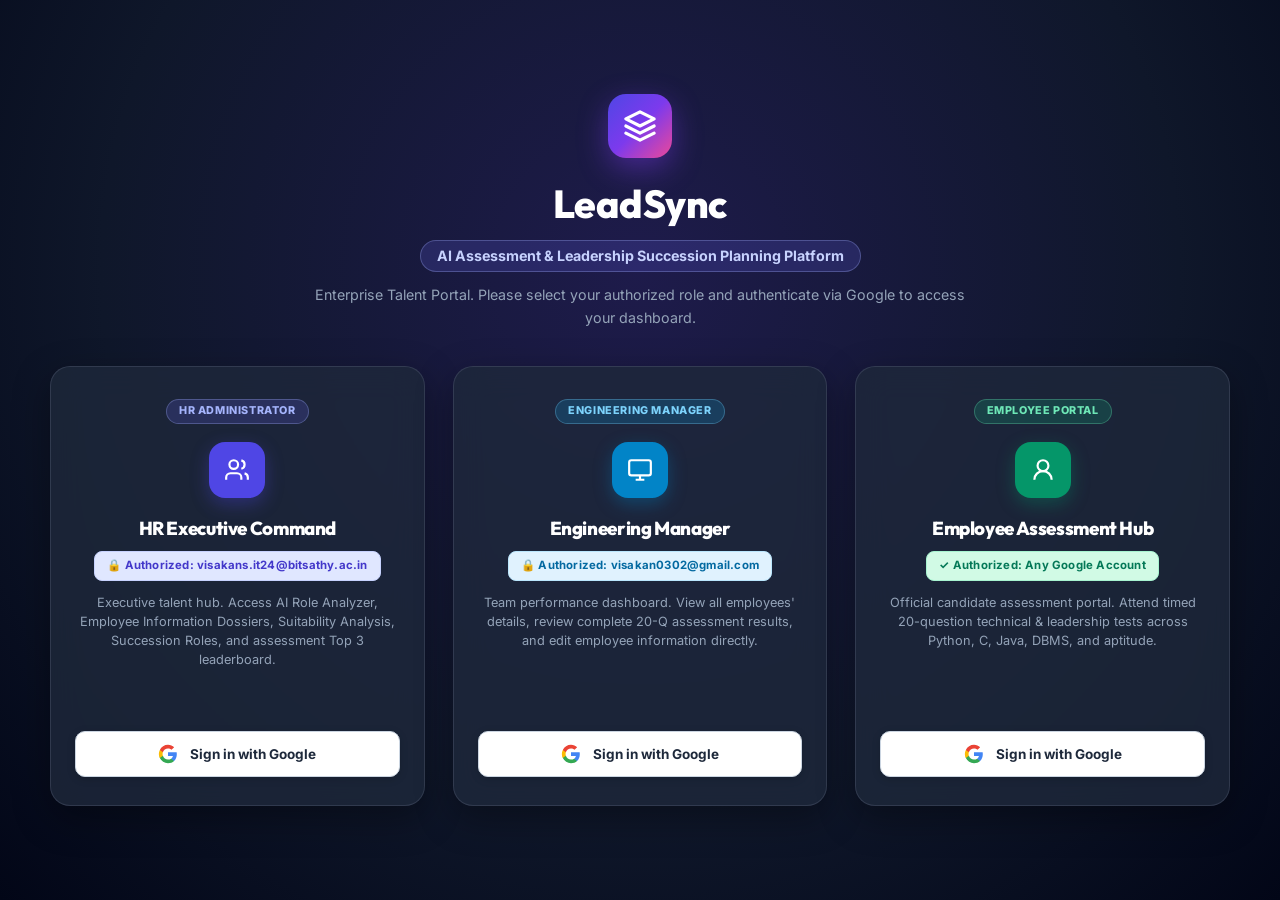
==== commit 9efd77f5: "Use generic Google sign-in buttons" ====
--- a/static/index.html
+++ b/static/index.html
@@ -208,7 +208,7 @@
             </p>
           </div>
           <div class="card-actions-bottom">
-            <div id="gis-render-hr" class="gis-button-container" style="display: flex; justify-content: center; width: 100%; min-height: 44px;">
+            <div id="gis-render-hr" class="gis-button-container" style="display: flex; justify-content: center; align-items: center; width: 100%; min-height: 44px;">
               <button type="button" id="btn-login-sso-hr" class="google-sso-btn" onclick="initiateGoogleLogin('hr')">
                 <svg class="google-svg" viewBox="0 0 24 24" width="20" height="20">
                   <path fill="#4285F4" d="M22.56 12.25c0-.78-.07-1.53-.2-2.25H12v4.26h5.92c-.26 1.37-1.04 2.53-2.21 3.31v2.77h3.57c2.08-1.92 3.28-4.74 3.28-8.09z"/>
@@ -216,7 +216,7 @@
                   <path fill="#FBBC05" d="M5.84 14.09c-.22-.66-.35-1.36-.35-2.09s.13-1.43.35-2.09V7.06H2.18C1.43 8.55 1 10.22 1 12s.43 3.45 1.18 4.94l2.85-2.22.81-.63z"/>
                   <path fill="#EA4335" d="M12 5.38c1.62 0 3.06.56 4.21 1.64l3.15-3.15C17.45 2.09 14.97 1 12 1 7.7 1 3.99 3.47 2.18 7.06l3.66 2.84c.87-2.6 3.3-4.52 6.16-4.52z"/>
                 </svg>
-                <span>Continue with Google</span>
+                <span>Sign in with Google</span>
               </button>
             </div>
           </div>
@@ -238,7 +238,7 @@
             </p>
           </div>
           <div class="card-actions-bottom">
-            <div id="gis-render-mgr" class="gis-button-container" style="display: flex; justify-content: center; width: 100%; min-height: 44px;">
+            <div id="gis-render-mgr" class="gis-button-container" style="display: flex; justify-content: center; align-items: center; width: 100%; min-height: 44px;">
               <button type="button" id="btn-login-sso-mgr" class="google-sso-btn" onclick="initiateGoogleLogin('manager')">
                 <svg class="google-svg" viewBox="0 0 24 24" width="20" height="20">
                   <path fill="#4285F4" d="M22.56 12.25c0-.78-.07-1.53-.2-2.25H12v4.26h5.92c-.26 1.37-1.04 2.53-2.21 3.31v2.77h3.57c2.08-1.92 3.28-4.74 3.28-8.09z"/>
@@ -246,7 +246,7 @@
                   <path fill="#FBBC05" d="M5.84 14.09c-.22-.66-.35-1.36-.35-2.09s.13-1.43.35-2.09V7.06H2.18C1.43 8.55 1 10.22 1 12s.43 3.45 1.18 4.94l2.85-2.22.81-.63z"/>
                   <path fill="#EA4335" d="M12 5.38c1.62 0 3.06.56 4.21 1.64l3.15-3.15C17.45 2.09 14.97 1 12 1 7.7 1 3.99 3.47 2.18 7.06l3.66 2.84c.87-2.6 3.3-4.52 6.16-4.52z"/>
                 </svg>
-                <span>Continue with Google</span>
+                <span>Sign in with Google</span>
               </button>
             </div>
           </div>
@@ -268,7 +268,7 @@
             </p>
           </div>
           <div class="card-actions-bottom">
-            <div id="gis-render-emp" class="gis-button-container" style="display: flex; justify-content: center; width: 100%; min-height: 44px;">
+            <div id="gis-render-emp" class="gis-button-container" style="display: flex; justify-content: center; align-items: center; width: 100%; min-height: 44px;">
               <button type="button" id="btn-login-sso-emp" class="google-sso-btn" onclick="initiateGoogleLogin('employee')">
                 <svg class="google-svg" viewBox="0 0 24 24" width="20" height="20">
                   <path fill="#4285F4" d="M22.56 12.25c0-.78-.07-1.53-.2-2.25H12v4.26h5.92c-.26 1.37-1.04 2.53-2.21 3.31v2.77h3.57c2.08-1.92 3.28-4.74 3.28-8.09z"/>
@@ -276,7 +276,7 @@
                   <path fill="#FBBC05" d="M5.84 14.09c-.22-.66-.35-1.36-.35-2.09s.13-1.43.35-2.09V7.06H2.18C1.43 8.55 1 10.22 1 12s.43 3.45 1.18 4.94l2.85-2.22.81-.63z"/>
                   <path fill="#EA4335" d="M12 5.38c1.62 0 3.06.56 4.21 1.64l3.15-3.15C17.45 2.09 14.97 1 12 1 7.7 1 3.99 3.47 2.18 7.06l3.66 2.84c.87-2.6 3.3-4.52 6.16-4.52z"/>
                 </svg>
-                <span>Continue with Google</span>
+                <span>Sign in with Google</span>
               </button>
             </div>
           </div>
